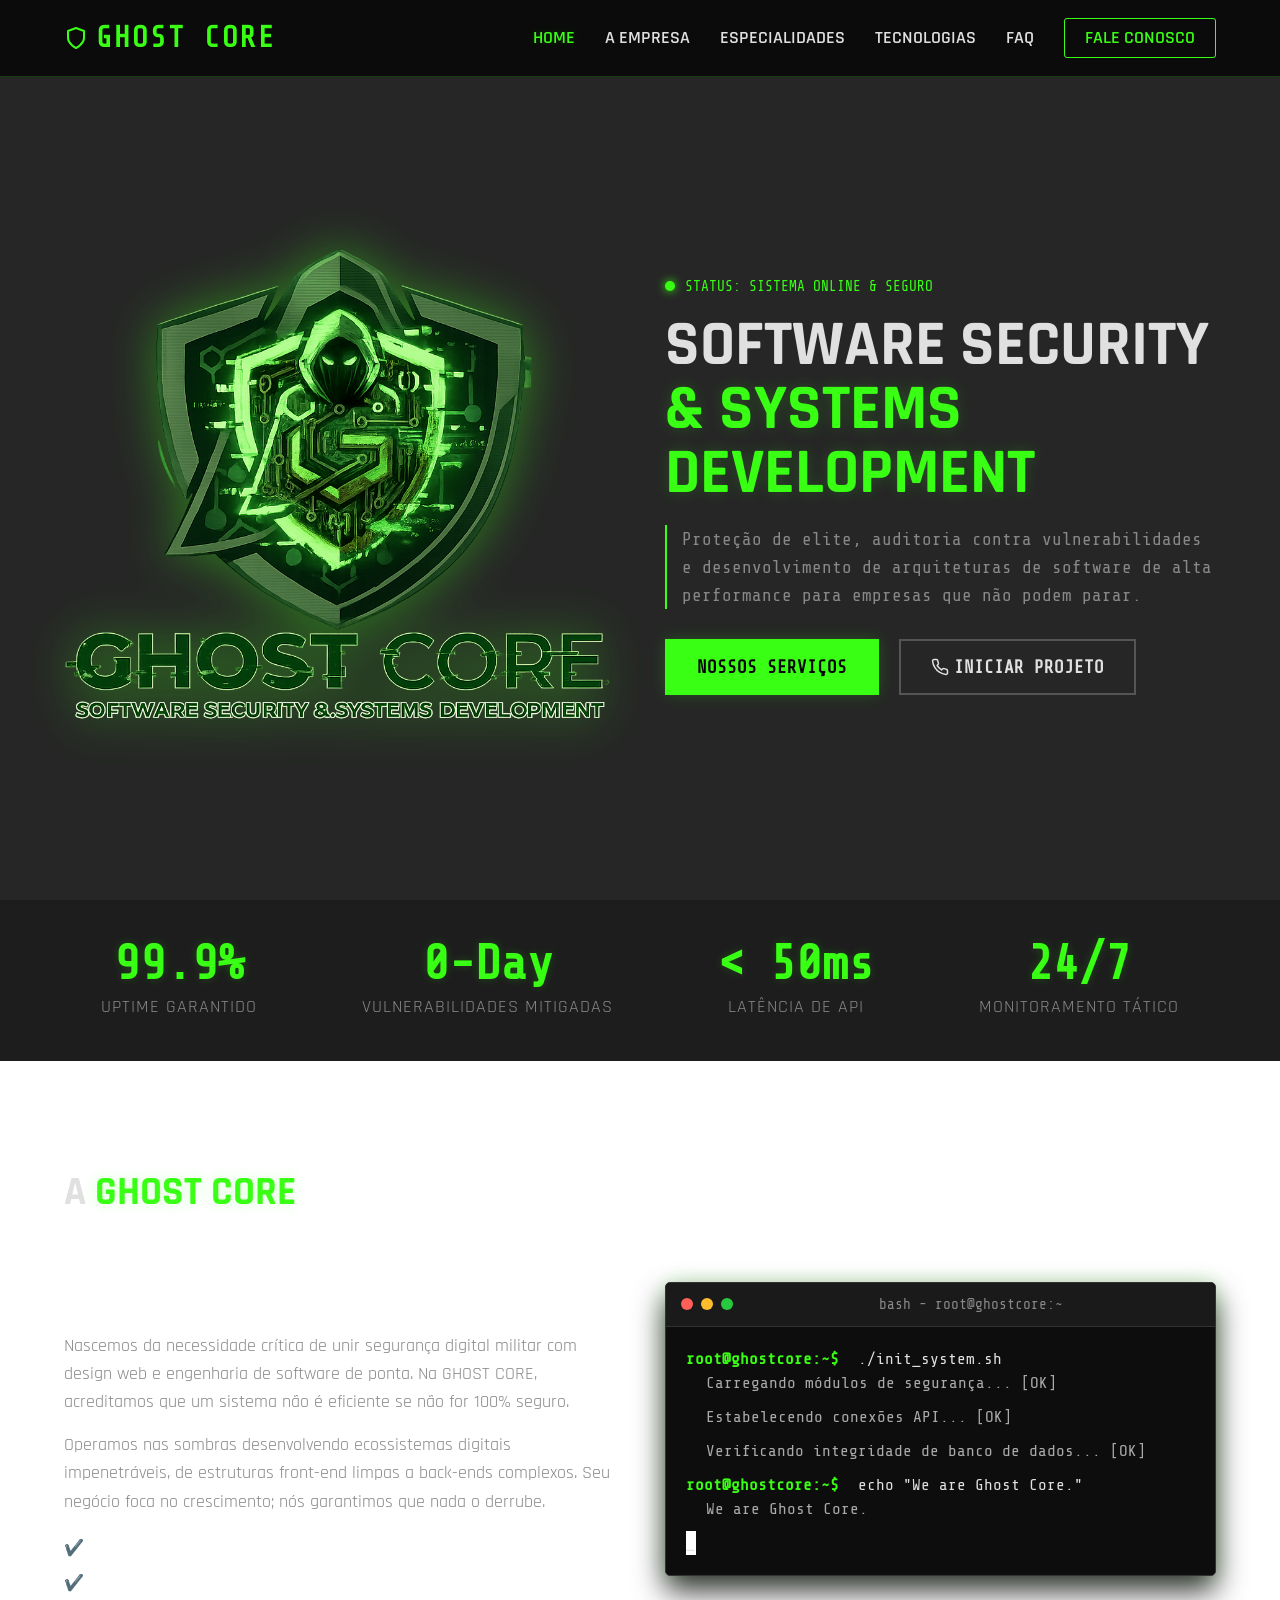
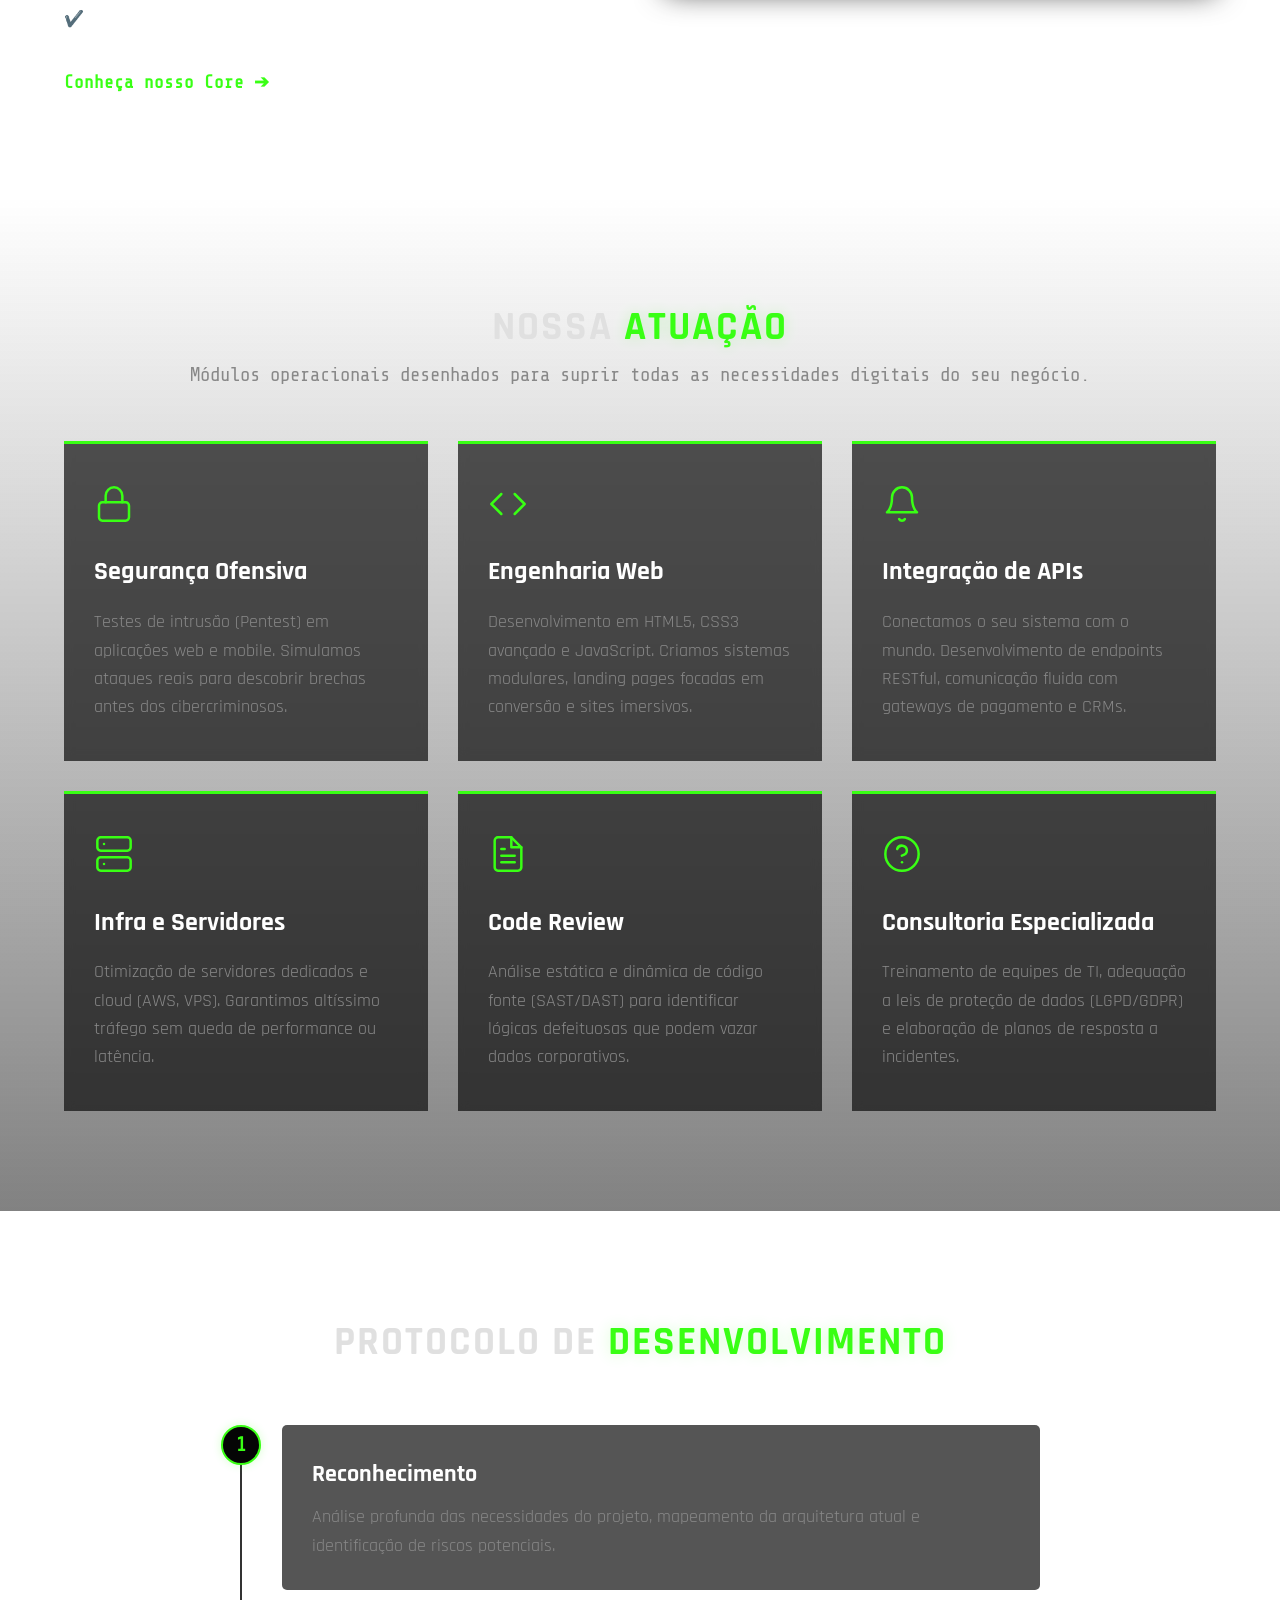
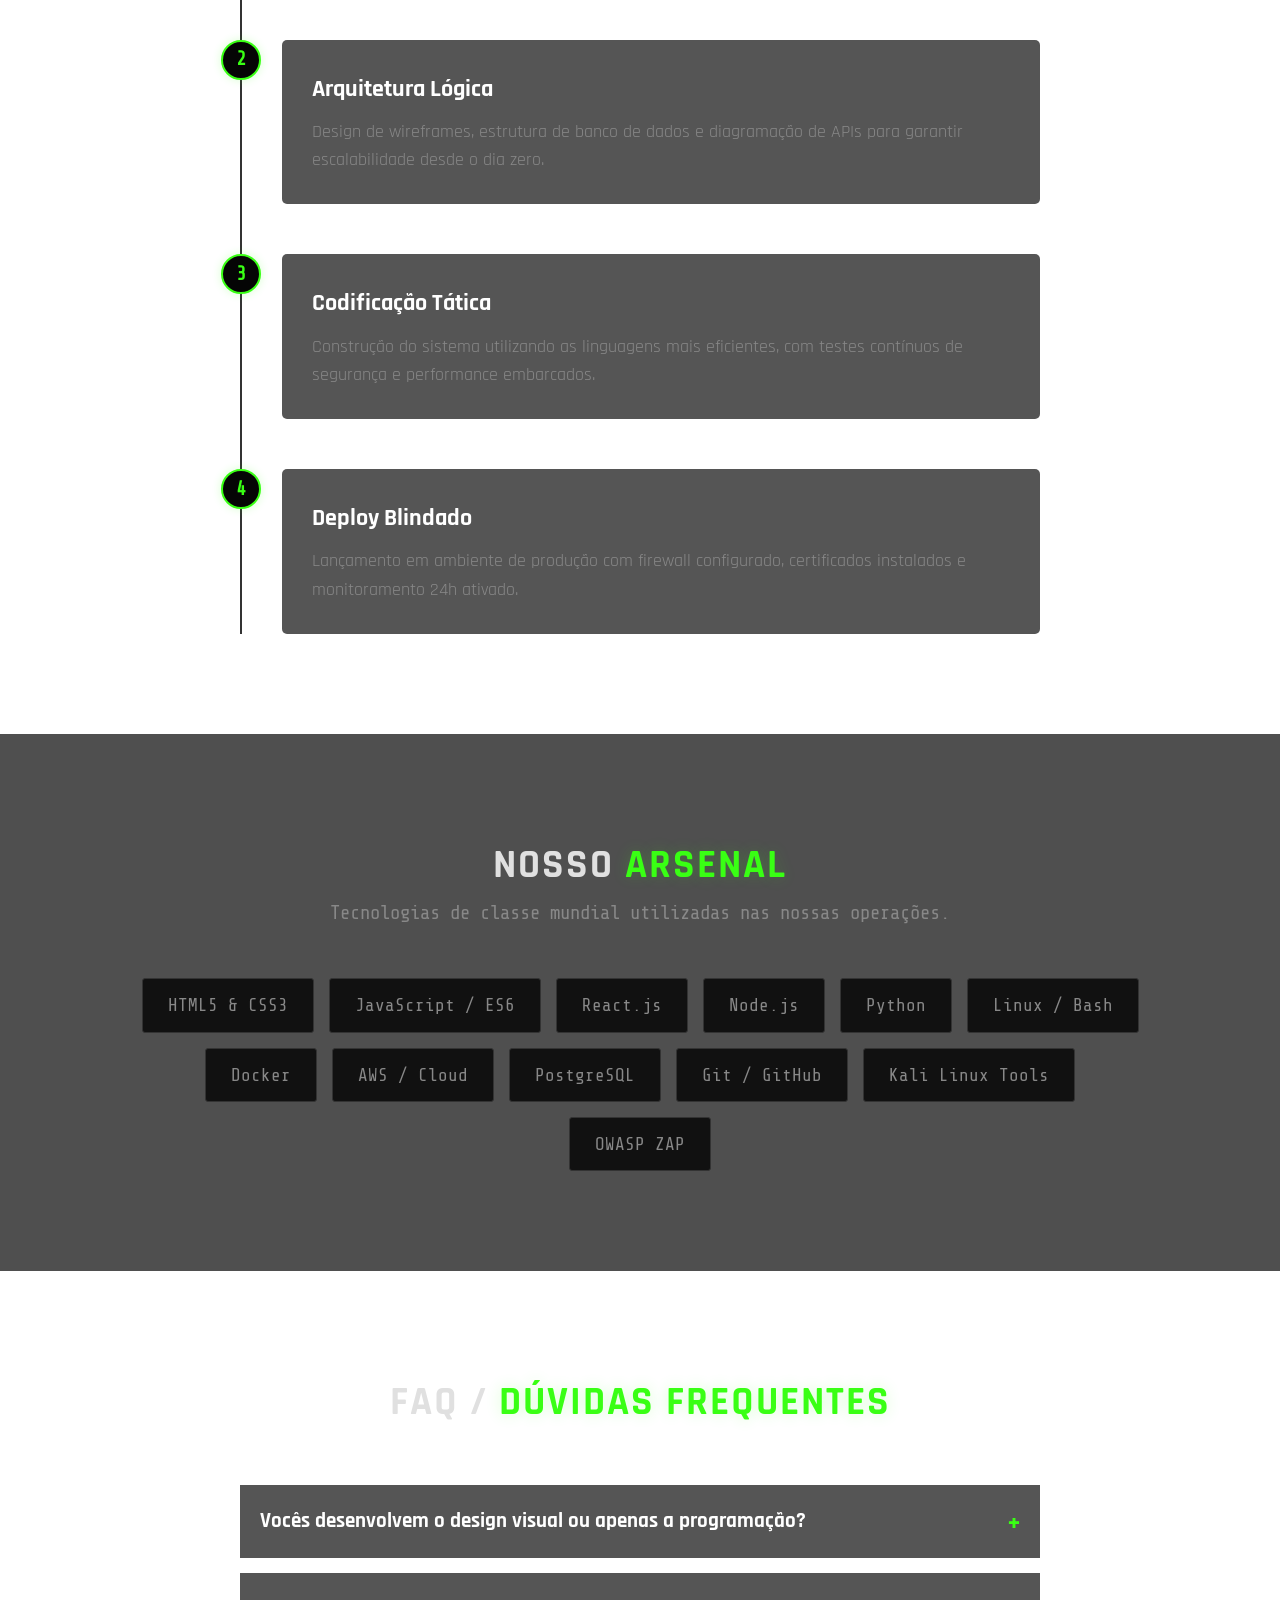
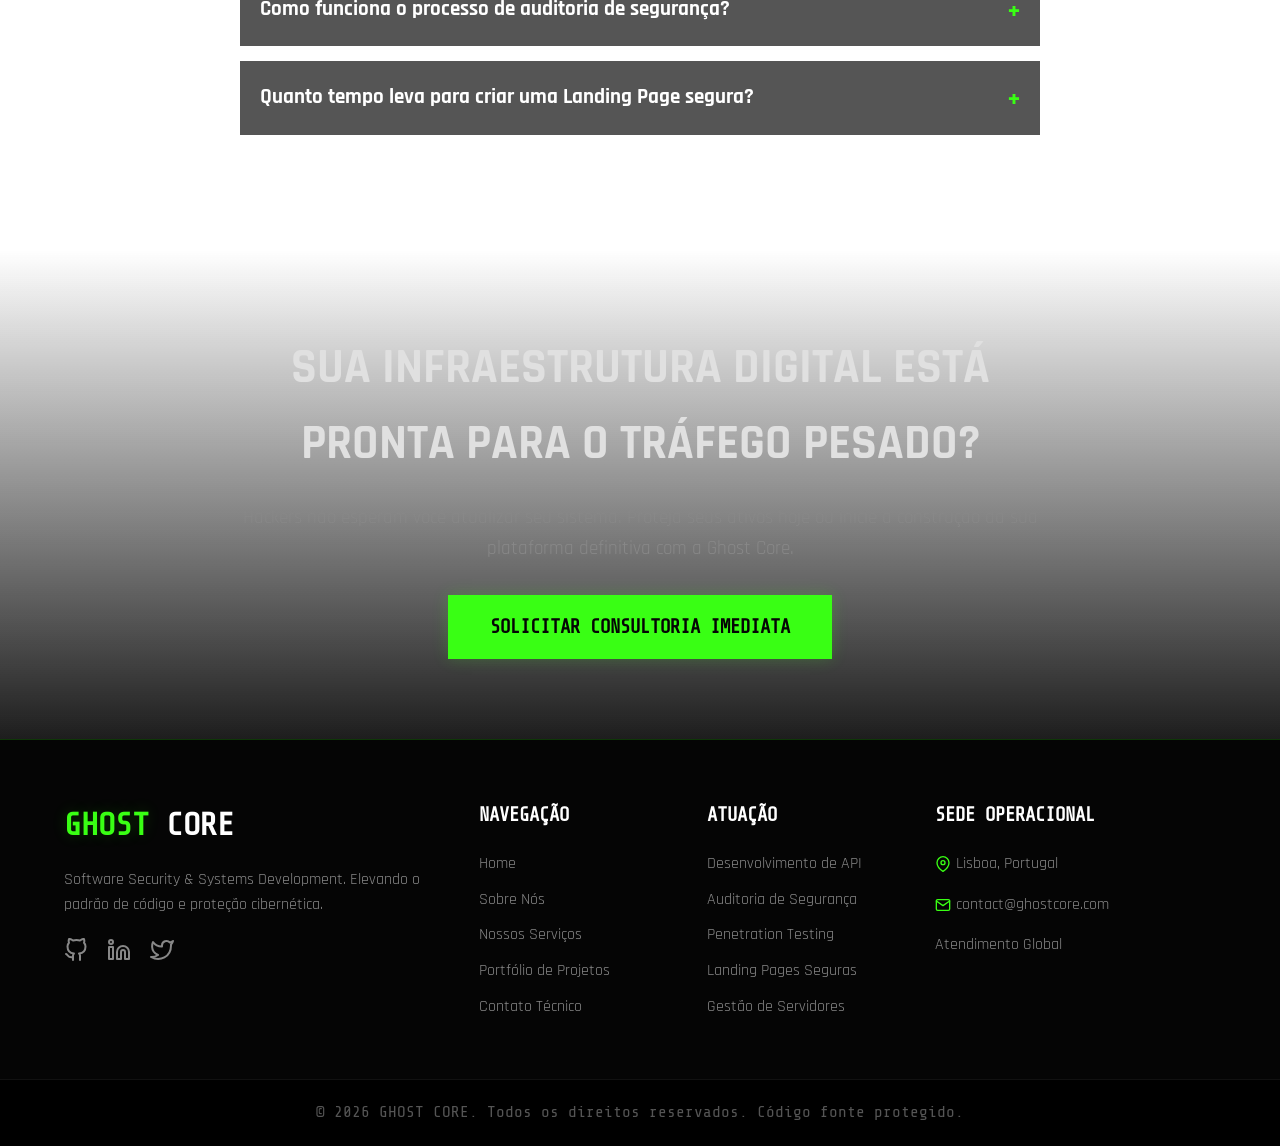
==== index.html @ 8b09d1fd "." ====
<!DOCTYPE html>
<html lang="pt-br">
<head>
    <meta charset="UTF-8">
    <meta name="viewport" content="width=device-width, initial-scale=1.0">
    
    <title>Ghost Core | Software Security & Systems Development</title>
    <meta name="description" content="Ghost Core oferece proteção de elite, auditoria contra vulnerabilidades e desenvolvimento de arquiteturas de software de alta performance.">
    <meta name="keywords" content="Cybersegurança, Desenvolvimento Web, API, Pentest, HTML, CSS, JavaScript, Segurança da Informação">
    <meta name="author" content="Gabriel Lemos | Ghost Core">
    <meta name="robots" content="index, follow">

    <meta property="og:type" content="website">
    <meta property="og:url" content="https://www.ghostcore.com/">
    <meta property="og:title" content="Ghost Core | Software Security & Systems">
    <meta property="og:description" content="Proteção de elite e desenvolvimento de sistemas de alta performance.">
    <meta property="og:image" content="pages/img/logo-semfundo.png">

    <link rel="preconnect" href="https://fonts.googleapis.com">
    <link rel="preconnect" href="https://fonts.gstatic.com" crossorigin>
    <link href="https://fonts.googleapis.com/css2?family=Rajdhani:wght@400;500;600;700&family=Share+Tech+Mono&display=swap" rel="stylesheet">
    
    <link rel="stylesheet" href="pages/assets/style.css">
</head>
<body>

    <video autoplay muted loop playsinline id="video-bg">
        <source src="pages/mp4/logo_background.mp4" type="video/mp4">
    </video>
    <div class="video-overlay"></div>

    <header>
        <nav class="navbar">
            <div class="nav-logo">
                <svg width="24" height="24" viewBox="0 0 24 24" fill="none" stroke="#39ff14" stroke-width="2" stroke-linecap="round" stroke-linejoin="round" style="vertical-align: middle; margin-right: 8px;">
                    <path d="M12 22s8-4 8-10V5l-8-3-8 3v7c0 6 8 10 8 10z"></path>
                </svg>
                <span class="glitch-text" data-text="GHOST CORE">GHOST CORE</span>
            </div>
            
            <ul class="nav-links">
                <li><a href="#home" class="active">Home</a></li>
                <li><a href="#about">A Empresa</a></li>
                <li><a href="#services">Especialidades</a></li>
                <li><a href="#tech-stack">Tecnologias</a></li>
                <li><a href="#faq">FAQ</a></li>
                <li><a href="pages/contato/" class="btn-nav">Fale Conosco</a></li>
            </ul>
        </nav>
    </header>

    <main>
        <section class="hero" id="home">
            <div class="hero-container">
                <div class="hero-image">
                    <img src="pages/img/logo-semfundo.png" alt="Ghost Core Logo Oficial">
                </div>
                
                <div class="hero-content">
                    <div class="system-status">
                        <span class="status-dot"></span> STATUS: SISTEMA ONLINE & SEGURO
                    </div>
                    <h1>SOFTWARE SECURITY <br> <span class="highlight">& SYSTEMS DEVELOPMENT</span></h1>
                    <p>Proteção de elite, auditoria contra vulnerabilidades e desenvolvimento de arquiteturas de software de alta performance para empresas que não podem parar.</p>
                    
                    <div class="cta-group">
                        <a href="pages/servicos/" class="btn btn-primary">Nossos Serviços</a>
                        <a href="pages/contato/" class="btn btn-secondary">
                            <svg width="18" height="18" viewBox="0 0 24 24" fill="none" stroke="currentColor" stroke-width="2" stroke-linecap="round" stroke-linejoin="round" style="vertical-align: middle; margin-right: 5px;">
                                <path d="M22 16.92v3a2 2 0 0 1-2.18 2 19.79 19.79 0 0 1-8.63-3.07 19.5 19.5 0 0 1-6-6 19.79 19.79 0 0 1-3.07-8.67A2 2 0 0 1 4.11 2h3a2 2 0 0 1 2 1.72 12.84 12.84 0 0 0 .7 2.81 2 2 0 0 1-.45 2.11L8.09 9.91a16 16 0 0 0 6 6l1.27-1.27a2 2 0 0 1 2.11-.45 12.84 12.84 0 0 0 2.81.7A2 2 0 0 1 22 16.92z"></path>
                            </svg>
                            Iniciar Projeto
                        </a>
                    </div>
                </div>
            </div>  
        </section>

        <section class="stats-bar">
            <div class="stats-container">
                <div class="stat-item">
                    <h2>99.9%</h2>
                    <p>Uptime Garantido</p>
                </div>
                <div class="stat-item">
                    <h2>0-Day</h2>
                    <p>Vulnerabilidades Mitigadas</p>
                </div>
                <div class="stat-item">
                    <h2>&lt; 50ms</h2>
                    <p>Latência de API</p>
                </div>
                <div class="stat-item">
                    <h2>24/7</h2>
                    <p>Monitoramento Tático</p>
                </div>
            </div>
        </section>

        <section class="about-preview" id="about">
            <div class="about-grid">
                <div class="about-text">
                    <h2>A <span class="highlight">GHOST CORE</span></h2>
                    <h3>Não escrevemos apenas código. Nós blindamos operações.</h3>
                    <p>Nascemos da necessidade crítica de unir segurança digital militar com design web e engenharia de software de ponta. Na GHOST CORE, acreditamos que um sistema não é eficiente se não for 100% seguro.</p>
                    <p>Operamos nas sombras desenvolvendo ecossistemas digitais impenetráveis, de estruturas front-end limpas a back-ends complexos. Seu negócio foca no crescimento; nós garantimos que nada o derrube.</p>
                    
                    <ul class="about-checklist">
                        <li>✔️ Desenvolvimento focado em OWASP Top 10</li>
                        <li>✔️ Otimização de Performance (Core Web Vitals)</li>
                        <li>✔️ Código Limpo, Escalável e Documentado</li>
                    </ul>

                    <a href="pages/sobre/" class="btn-text">Conheça nosso Core ➔</a>
                </div>
                <div class="about-terminal">
                    <div class="terminal-header">
                        <span class="btn-close"></span>
                        <span class="btn-min"></span>
                        <span class="btn-max"></span>
                        <span class="terminal-title">bash - root@ghostcore:~</span>
                    </div>
                    <div class="terminal-body">
                        <p><span class="prompt">root@ghostcore:~$</span> ./init_system.sh</p>
                        <p class="output">Carregando módulos de segurança... [OK]</p>
                        <p class="output">Estabelecendo conexões API... [OK]</p>
                        <p class="output">Verificando integridade de banco de dados... [OK]</p>
                        <p><span class="prompt">root@ghostcore:~$</span> echo "We are Ghost Core."</p>
                        <p class="output">We are Ghost Core.</p>
                        <p class="cursor">_</p>
                    </div>
                </div>
            </div>
        </section>

        <section class="services-section" id="services">
            <div class="section-header">
                <h2>NOSSA <span class="highlight">ATUAÇÃO</span></h2>
                <p>Módulos operacionais desenhados para suprir todas as necessidades digitais do seu negócio.</p>
            </div>

            <div class="features">
                <div class="feature-box">
                    <div class="icon">
                        <svg width="40" height="40" viewBox="0 0 24 24" fill="none" stroke="var(--neon-green)" stroke-width="1.5" stroke-linecap="round" stroke-linejoin="round">
                            <rect x="3" y="11" width="18" height="11" rx="2" ry="2"></rect>
                            <path d="M7 11V7a5 5 0 0 1 10 0v4"></path>
                        </svg>
                    </div>
                    <h3>Segurança Ofensiva</h3>
                    <p>Testes de intrusão (Pentest) em aplicações web e mobile. Simulamos ataques reais para descobrir brechas antes dos cibercriminosos.</p>
                </div>

                <div class="feature-box">
                    <div class="icon">
                        <svg width="40" height="40" viewBox="0 0 24 24" fill="none" stroke="var(--neon-green)" stroke-width="1.5" stroke-linecap="round" stroke-linejoin="round">
                            <polyline points="16 18 22 12 16 6"></polyline>
                            <polyline points="8 6 2 12 8 18"></polyline>
                        </svg>
                    </div>
                    <h3>Engenharia Web</h3>
                    <p>Desenvolvimento em HTML5, CSS3 avançado e JavaScript. Criamos sistemas modulares, landing pages focadas em conversão e sites imersivos.</p>
                </div>

                <div class="feature-box">
                    <div class="icon">
                        <svg width="40" height="40" viewBox="0 0 24 24" fill="none" stroke="var(--neon-green)" stroke-width="1.5" stroke-linecap="round" stroke-linejoin="round">
                            <path d="M18 8A6 6 0 0 0 6 8c0 7-3 9-3 9h18s-3-2-3-9"></path>
                            <path d="M13.73 21a2 2 0 0 1-3.46 0"></path>
                        </svg>
                    </div>
                    <h3>Integração de APIs</h3>
                    <p>Conectamos o seu sistema com o mundo. Desenvolvimento de endpoints RESTful, comunicação fluida com gateways de pagamento e CRMs.</p>
                </div>

                <div class="feature-box">
                    <div class="icon">
                        <svg width="40" height="40" viewBox="0 0 24 24" fill="none" stroke="var(--neon-green)" stroke-width="1.5" stroke-linecap="round" stroke-linejoin="round">
                            <rect x="2" y="2" width="20" height="8" rx="2" ry="2"></rect>
                            <rect x="2" y="14" width="20" height="8" rx="2" ry="2"></rect>
                            <line x1="6" y1="6" x2="6.01" y2="6"></line>
                            <line x1="6" y1="18" x2="6.01" y2="18"></line>
                        </svg>
                    </div>
                    <h3>Infra e Servidores</h3>
                    <p>Otimização de servidores dedicados e cloud (AWS, VPS). Garantimos altíssimo tráfego sem queda de performance ou latência.</p>
                </div>

                <div class="feature-box">
                    <div class="icon">
                        <svg width="40" height="40" viewBox="0 0 24 24" fill="none" stroke="var(--neon-green)" stroke-width="1.5" stroke-linecap="round" stroke-linejoin="round">
                            <path d="M14 2H6a2 2 0 0 0-2 2v16a2 2 0 0 0 2 2h12a2 2 0 0 0 2-2V8z"></path>
                            <polyline points="14 2 14 8 20 8"></polyline>
                            <line x1="16" y1="13" x2="8" y2="13"></line>
                            <line x1="16" y1="17" x2="8" y2="17"></line>
                            <polyline points="10 9 9 9 8 9"></polyline>
                        </svg>
                    </div>
                    <h3>Code Review</h3>
                    <p>Análise estática e dinâmica de código fonte (SAST/DAST) para identificar lógicas defeituosas que podem vazar dados corporativos.</p>
                </div>

                <div class="feature-box">
                    <div class="icon">
                        <svg width="40" height="40" viewBox="0 0 24 24" fill="none" stroke="var(--neon-green)" stroke-width="1.5" stroke-linecap="round" stroke-linejoin="round">
                            <circle cx="12" cy="12" r="10"></circle>
                            <path d="M9.09 9a3 3 0 0 1 5.83 1c0 2-3 3-3 3"></path>
                            <line x1="12" y1="17" x2="12.01" y2="17"></line>
                        </svg>
                    </div>
                    <h3>Consultoria Especializada</h3>
                    <p>Treinamento de equipes de TI, adequação a leis de proteção de dados (LGPD/GDPR) e elaboração de planos de resposta a incidentes.</p>
                </div>
            </div>
        </section>

        <section class="process-section">
            <div class="section-header">
                <h2>PROTOCOLO DE <span class="highlight">DESENVOLVIMENTO</span></h2>
            </div>
            <div class="timeline">
                <div class="timeline-item">
                    <div class="timeline-dot">1</div>
                    <div class="timeline-content">
                        <h3>Reconhecimento</h3>
                        <p>Análise profunda das necessidades do projeto, mapeamento da arquitetura atual e identificação de riscos potenciais.</p>
                    </div>
                </div>
                <div class="timeline-item">
                    <div class="timeline-dot">2</div>
                    <div class="timeline-content">
                        <h3>Arquitetura Lógica</h3>
                        <p>Design de wireframes, estrutura de banco de dados e diagramação de APIs para garantir escalabilidade desde o dia zero.</p>
                    </div>
                </div>
                <div class="timeline-item">
                    <div class="timeline-dot">3</div>
                    <div class="timeline-content">
                        <h3>Codificação Tática</h3>
                        <p>Construção do sistema utilizando as linguagens mais eficientes, com testes contínuos de segurança e performance embarcados.</p>
                    </div>
                </div>
                <div class="timeline-item">
                    <div class="timeline-dot">4</div>
                    <div class="timeline-content">
                        <h3>Deploy Blindado</h3>
                        <p>Lançamento em ambiente de produção com firewall configurado, certificados instalados e monitoramento 24h ativado.</p>
                    </div>
                </div>
            </div>
        </section>

        <section class="tech-stack" id="tech-stack">
            <div class="section-header">
                <h2>NOSSO <span class="highlight">ARSENAL</span></h2>
                <p>Tecnologias de classe mundial utilizadas nas nossas operações.</p>
            </div>
            <div class="tech-grid">
                <div class="tech-item">HTML5 & CSS3</div>
                <div class="tech-item">JavaScript / ES6</div>
                <div class="tech-item">React.js</div>
                <div class="tech-item">Node.js</div>
                <div class="tech-item">Python</div>
                <div class="tech-item">Linux / Bash</div>
                <div class="tech-item">Docker</div>
                <div class="tech-item">AWS / Cloud</div>
                <div class="tech-item">PostgreSQL</div>
                <div class="tech-item">Git / GitHub</div>
                <div class="tech-item">Kali Linux Tools</div>
                <div class="tech-item">OWASP ZAP</div>
            </div>
        </section>

        <section class="faq-section" id="faq">
            <div class="section-header">
                <h2>FAQ / <span class="highlight">DÚVIDAS FREQUENTES</span></h2>
            </div>
            <div class="faq-container">
                <details class="faq-item">
                    <summary>Vocês desenvolvem o design visual ou apenas a programação?</summary>
                    <div class="faq-content">
                        <p>Atuamos de ponta a ponta. Desenvolvemos interfaces visuais imersivas em CSS, mas nosso foco principal é garantir que a fundação do código por trás dessa beleza seja limpa, rápida e intransponível.</p>
                    </div>
                </details>

                <details class="faq-item">
                    <summary>Como funciona o processo de auditoria de segurança?</summary>
                    <div class="faq-content">
                        <p>Utilizamos metodologias de Black-box e White-box. Tentamos invadir seu sistema simulando ataques reais (SQL Injection, XSS, DDoS). Após o teste, emitimos um relatório detalhado e aplicamos os patches de correção.</p>
                    </div>
                </details>

                <details class="faq-item">
                    <summary>Quanto tempo leva para criar uma Landing Page segura?</summary>
                    <div class="faq-content">
                        <p>Depende da complexidade e das integrações de API necessárias, mas projetos institucionais e Landing Pages focadas em conversão costumam ser entregues em prazos curtos que variam de 7 a 15 dias úteis.</p>
                    </div>
                </details>
            </div>
        </section>

        <section class="cta-banner">
            <div class="cta-wrapper">
                <h2>Sua infraestrutura digital está pronta para o tráfego pesado?</h2>
                <p>Hackers não esperam você atualizar seu sistema. Proteja seus ativos hoje ou inicie a construção da sua plataforma definitiva com a Ghost Core.</p>
                <div class="cta-buttons-large">
                    <a href="pages/contato/" class="btn btn-primary btn-large">Solicitar Consultoria Imediata</a>
                </div>
            </div>
        </section>
    </main>

    <footer>
        <div class="footer-container">
            <div class="footer-col brand-col">
                <div class="footer-logo">
                    <span class="highlight">GHOST</span> CORE
                </div>
                <p>Software Security & Systems Development. Elevando o padrão de código e proteção cibernética.</p>
                <div class="social-links">
                    <a href="#" aria-label="GitHub">
                        <svg viewBox="0 0 24 24" width="24" height="24" stroke="currentColor" stroke-width="2" fill="none" stroke-linecap="round" stroke-linejoin="round"><path d="M9 19c-5 1.5-5-2.5-7-3m14 6v-3.87a3.37 3.37 0 0 0-.94-2.61c3.14-.35 6.44-1.54 6.44-7A5.44 5.44 0 0 0 20 4.77 5.07 5.07 0 0 0 19.91 1S18.73.65 16 2.48a13.38 13.38 0 0 0-7 0C6.27.65 5.09 1 5.09 1A5.07 5.07 0 0 0 5 4.77a5.44 5.44 0 0 0-1.5 3.78c0 5.42 3.3 6.61 6.44 7A3.37 3.37 0 0 0 9 18.13V22"></path></svg>
                    </a>
                    <a href="#" aria-label="LinkedIn">
                        <svg viewBox="0 0 24 24" width="24" height="24" stroke="currentColor" stroke-width="2" fill="none" stroke-linecap="round" stroke-linejoin="round"><path d="M16 8a6 6 0 0 1 6 6v7h-4v-7a2 2 0 0 0-2-2 2 2 0 0 0-2 2v7h-4v-7a6 6 0 0 1 6-6z"></path><rect x="2" y="9" width="4" height="12"></rect><circle cx="4" cy="4" r="2"></circle></svg>
                    </a>
                    <a href="#" aria-label="Twitter">
                        <svg viewBox="0 0 24 24" width="24" height="24" stroke="currentColor" stroke-width="2" fill="none" stroke-linecap="round" stroke-linejoin="round"><path d="M23 3a10.9 10.9 0 0 1-3.14 1.53 4.48 4.48 0 0 0-7.86 3v1A10.66 10.66 0 0 1 3 4s-4 9 5 13a11.64 11.64 0 0 1-7 2c9 5 20 0 20-11.5a4.5 4.5 0 0 0-.08-.83A7.72 7.72 0 0 0 23 3z"></path></svg>
                    </a>
                </div>
            </div>

            <div class="footer-col">
                <h4>Navegação</h4>
                <ul>
                    <li><a href="#home">Home</a></li>
                    <li><a href="pages/sobre/">Sobre Nós</a></li>
                    <li><a href="pages/servicos/">Nossos Serviços</a></li>
                    <li><a href="pages/portfolio/">Portfólio de Projetos</a></li>
                    <li><a href="pages/contato/">Contato Técnico</a></li>
                </ul>
            </div>

            <div class="footer-col">
                <h4>Atuação</h4>
                <ul>
                    <li><a href="#">Desenvolvimento de API</a></li>
                    <li><a href="#">Auditoria de Segurança</a></li>
                    <li><a href="#">Penetration Testing</a></li>
                    <li><a href="#">Landing Pages Seguras</a></li>
                    <li><a href="#">Gestão de Servidores</a></li>
                </ul>
            </div>

            <div class="footer-col contact-col">
                <h4>Sede Operacional</h4>
                <p>
                    <svg viewBox="0 0 24 24" width="16" height="16" stroke="var(--neon-green)" stroke-width="2" fill="none" stroke-linecap="round" stroke-linejoin="round" style="vertical-align: middle; margin-right: 5px;"><path d="M21 10c0 7-9 13-9 13s-9-6-9-13a9 9 0 0 1 18 0z"></path><circle cx="12" cy="10" r="3"></circle></svg>
                    Lisboa, Portugal
                </p>
                <p>
                    <svg viewBox="0 0 24 24" width="16" height="16" stroke="var(--neon-green)" stroke-width="2" fill="none" stroke-linecap="round" stroke-linejoin="round" style="vertical-align: middle; margin-right: 5px;"><path d="M4 4h16c1.1 0 2 .9 2 2v12c0 1.1-.9 2-2 2H4c-1.1 0-2-.9-2-2V6c0-1.1.9-2 2-2z"></path><polyline points="22,6 12,13 2,6"></polyline></svg>
                    contact@ghostcore.com
                </p>
                <p>Atendimento Global</p>
            </div>
        </div>

        <div class="footer-bottom">
            <p>&copy; 2026 GHOST CORE. Todos os direitos reservados. Código fonte protegido.</p>
        </div>
    </footer>

</body>
</html>
---- pages/assets/style.css ----
/* ==========================================================================
   VARIÁVEIS GLOBAIS
   ========================================================================== */
:root {
    --bg-dark: #050505;
    --bg-panel: rgba(13, 13, 13, 0.7);
    --neon-green: #39ff14;
    --neon-green-dim: rgba(57, 255, 20, 0.2);
    --text-main: #e0e0e0;
    --text-muted: #888888;
    --font-heading: 'Rajdhani', sans-serif;
    --font-code: 'Share Tech Mono', monospace;
    --glass-border: 1px solid rgba(255, 255, 255, 0.05);
}

/* ==========================================================================
   RESET E CONFIGURAÇÕES BASE
   ========================================================================== */
* {
    margin: 0;
    padding: 0;
    box-sizing: border-box;
}

html {
    scroll-behavior: smooth;
}

body {
    background-color: transparent; 
    color: var(--text-main);
    font-family: var(--font-heading);
    line-height: 1.6;
    overflow-x: hidden;
}

.highlight {
    color: var(--neon-green);
    text-shadow: 0 0 15px var(--neon-green-dim);
}

.section-header {
    text-align: center;
    margin-bottom: 50px;
}

.section-header h2 {
    font-size: 2.5rem;
    text-transform: uppercase;
    letter-spacing: 2px;
}

.section-header p {
    color: var(--text-muted);
    font-size: 1.2rem;
    font-family: var(--font-code);
}

/* ==========================================================================
   VÍDEO BACKGROUND TELA CHEIA
   ========================================================================== */
#video-bg {
    position: fixed;
    top: 0;
    left: 0;
    width: 100vw;
    height: 100vh;
    object-fit: cover;
    z-index: -999;
}

.video-overlay {
    position: fixed;
    top: 0;
    left: 0;
    width: 100vw;
    height: 100vh;
    background: rgba(0, 0, 0, 0.85); /* Fundo bem escuro para ler tudo */
    z-index: -998;
}

/* ==========================================================================
   CABEÇALHO E NAVEGAÇÃO
   ========================================================================== */
header {
    background: rgba(5, 5, 5, 0.8);
    border-bottom: 1px solid var(--neon-green-dim);
    position: fixed;
    width: 100%;
    top: 0;
    z-index: 1000;
    backdrop-filter: blur(10px);
}

.navbar {
    display: flex;
    justify-content: space-between;
    align-items: center;
    padding: 15px 5%;
    max-width: 1400px;
    margin: 0 auto;
}

.nav-logo {
    font-family: var(--font-code);
    font-size: 1.8rem;
    font-weight: bold;
    color: var(--neon-green);
    letter-spacing: 2px;
    display: flex;
    align-items: center;
}

.nav-links {
    list-style: none;
    display: flex;
    align-items: center;
    gap: 30px;
}

.nav-links li a {
    color: var(--text-main);
    text-decoration: none;
    font-size: 1.1rem;
    font-weight: 600;
    text-transform: uppercase;
    transition: all 0.3s ease;
}

.nav-links li a:hover, 
.nav-links li a.active {
    color: var(--neon-green);
    text-shadow: 0 0 10px var(--neon-green-dim);
}

.btn-nav {
    border: 1px solid var(--neon-green);
    padding: 8px 20px;
    border-radius: 3px;
    color: var(--neon-green) !important;
}

.btn-nav:hover {
    background: var(--neon-green);
    color: var(--bg-dark) !important;
}

/* ==========================================================================
   HERO SECTION (BANNER PRINCIPAL)
   ========================================================================== */
.hero {
    min-height: 100vh;
    display: flex;
    align-items: center;
    justify-content: center;
    padding: 120px 5% 50px;
}

.hero-container {
    display: flex;
    align-items: center;
    gap: 50px;
    max-width: 1200px;
    width: 100%;
    flex-wrap: wrap;
}

.hero-image {
    flex: 1;
    min-width: 300px;
    display: flex;
    justify-content: center;
}

.hero-image img {
    max-width: 100%;
    height: auto;
    filter: drop-shadow(0 0 25px rgba(57, 255, 20, 0.4));
    animation: float 4s ease-in-out infinite;
}

@keyframes float {
    0% { transform: translateY(0px); }
    50% { transform: translateY(-15px); }
    100% { transform: translateY(0px); }
}

.hero-content {
    flex: 1;
    min-width: 300px;
}

.system-status {
    font-family: var(--font-code);
    color: var(--neon-green);
    font-size: 0.9rem;
    margin-bottom: 15px;
    display: flex;
    align-items: center;
    gap: 10px;
}

.status-dot {
    width: 10px;
    height: 10px;
    background-color: var(--neon-green);
    border-radius: 50%;
    box-shadow: 0 0 10px var(--neon-green);
    animation: blink 1.5s infinite;
}

@keyframes blink { 0%, 100% { opacity: 1; } 50% { opacity: 0.3; } }

.hero-content h1 {
    font-size: 4rem;
    line-height: 1;
    margin-bottom: 20px;
    text-transform: uppercase;
}

.hero-content p {
    font-family: var(--font-code);
    font-size: 1.1rem;
    color: var(--text-muted);
    margin-bottom: 30px;
    border-left: 2px solid var(--neon-green);
    padding-left: 15px;
}

/* ==========================================================================
   BOTÕES GERAIS
   ========================================================================== */
.cta-group, .cta-buttons-large {
    display: flex;
    gap: 20px;
    flex-wrap: wrap;
}

.btn {
    padding: 12px 30px;
    font-family: var(--font-code);
    font-size: 1.1rem;
    text-transform: uppercase;
    text-decoration: none;
    font-weight: bold;
    cursor: pointer;
    transition: all 0.3s ease;
    display: inline-flex;
    align-items: center;
    justify-content: center;
}

.btn-primary {
    background-color: var(--neon-green);
    color: var(--bg-dark);
    border: 2px solid var(--neon-green);
    box-shadow: 0 0 15px var(--neon-green-dim);
}

.btn-primary:hover {
    background-color: transparent;
    color: var(--neon-green);
    box-shadow: 0 0 25px var(--neon-green);
}

.btn-secondary {
    background-color: transparent;
    color: var(--text-main);
    border: 2px solid #555;
}

.btn-secondary:hover {
    border-color: var(--neon-green);
    color: var(--neon-green);
}

.btn-large {
    padding: 15px 40px;
    font-size: 1.2rem;
}

.btn-text {
    color: var(--neon-green);
    text-decoration: none;
    font-family: var(--font-code);
    font-weight: bold;
    font-size: 1.1rem;
    transition: 0.3s;
    display: inline-block;
    margin-top: 15px;
}

.btn-text:hover {
    text-shadow: 0 0 10px var(--neon-green);
    letter-spacing: 1px;
}

/* ==========================================================================
   ESTATÍSTICAS RÁPIDAS
   ========================================================================== */
.stats-bar {
    background: rgba(5, 5, 5, 0.9);
    border-top: 1px solid var(--glass-border);
    border-bottom: 1px solid var(--glass-border);
    padding: 40px 5%;
    backdrop-filter: blur(5px);
}

.stats-container {
    max-width: 1200px;
    margin: 0 auto;
    display: flex;
    justify-content: space-around;
    flex-wrap: wrap;
    gap: 30px;
    text-align: center;
}

.stat-item h2 {
    font-size: 3rem;
    color: var(--neon-green);
    font-family: var(--font-code);
    text-shadow: 0 0 10px var(--neon-green-dim);
    line-height: 1;
}

.stat-item p {
    color: var(--text-muted);
    font-size: 1.1rem;
    text-transform: uppercase;
    letter-spacing: 1px;
    margin-top: 5px;
}

/* ==========================================================================
   SOBRE E TERMINAL
   ========================================================================== */
.about-preview {
    padding: 100px 5%;
}

.about-grid {
    display: grid;
    grid-template-columns: 1fr 1fr;
    gap: 50px;
    max-width: 1200px;
    margin: 0 auto;
    align-items: center;
}

.about-text h2 { font-size: 2.5rem; margin-bottom: 10px; }
.about-text h3 { font-size: 1.5rem; margin-bottom: 20px; color: #fff; }
.about-text p { font-size: 1.1rem; color: var(--text-muted); margin-bottom: 15px; }

.about-checklist {
    list-style: none;
    margin: 20px 0;
    font-family: var(--font-code);
    color: #fff;
}
.about-checklist li { margin-bottom: 10px; }

.about-terminal {
    background: #0d0d0d;
    border: 1px solid #333;
    border-radius: 5px;
    overflow: hidden;
    box-shadow: 0 15px 30px rgba(0,0,0,0.8), 0 0 20px var(--neon-green-dim);
}

.terminal-header {
    background: #1a1a1a;
    padding: 10px 15px;
    display: flex;
    align-items: center;
    border-bottom: 1px solid #333;
}

.btn-close, .btn-min, .btn-max {
    width: 12px; height: 12px; border-radius: 50%; margin-right: 8px;
}
.btn-close { background: #ff5f56; }
.btn-min { background: #ffbd2e; }
.btn-max { background: #27c93f; }

.terminal-title {
    color: #888;
    font-family: var(--font-code);
    font-size: 0.9rem;
    margin-left: auto;
    margin-right: auto;
}

.terminal-body {
    padding: 20px;
    font-family: var(--font-code);
    font-size: 1rem;
    color: #e0e0e0;
    line-height: 1.5;
}

.terminal-body .prompt { color: var(--neon-green); font-weight: bold; margin-right: 10px; }
.terminal-body .output { color: #aaa; margin-left: 20px; margin-bottom: 10px; }
.terminal-body .cursor { display: inline-block; width: 10px; background: #fff; animation: blink 1s infinite; }

/* ==========================================================================
   SERVIÇOS (GRID)
   ========================================================================== */
.services-section {
    padding: 100px 5%;
    background: linear-gradient(to bottom, transparent, rgba(5, 5, 5, 0.5));
}

.features {
    display: grid;
    grid-template-columns: repeat(auto-fit, minmax(320px, 1fr));
    gap: 30px;
    max-width: 1200px;
    margin: 0 auto;
}

.feature-box {
    background: var(--bg-panel);
    backdrop-filter: blur(5px);
    padding: 40px 30px;
    border: 1px solid var(--glass-border);
    border-top: 3px solid var(--neon-green);
    transition: transform 0.3s ease, box-shadow 0.3s ease;
}

.feature-box:hover {
    transform: translateY(-10px);
    box-shadow: 0 10px 30px rgba(0,0,0,0.8), 0 0 20px var(--neon-green-dim);
    border-color: var(--neon-green);
}

.feature-box .icon { margin-bottom: 20px; }
.feature-box h3 { font-size: 1.6rem; margin-bottom: 15px; color: #fff; }
.feature-box p { color: var(--text-muted); font-size: 1.1rem; }

/* ==========================================================================
   TIMELINE (PROCESSO)
   ========================================================================== */
.process-section {
    padding: 100px 5%;
}

.timeline {
    max-width: 800px;
    margin: 0 auto;
    position: relative;
    padding-left: 40px;
    border-left: 2px solid #333;
}

.timeline-item {
    position: relative;
    margin-bottom: 50px;
}

.timeline-item:last-child { margin-bottom: 0; }

.timeline-dot {
    position: absolute;
    left: -61px;
    top: 0;
    width: 40px;
    height: 40px;
    background: var(--bg-dark);
    border: 2px solid var(--neon-green);
    border-radius: 50%;
    display: flex;
    align-items: center;
    justify-content: center;
    font-family: var(--font-code);
    color: var(--neon-green);
    font-weight: bold;
    font-size: 1.2rem;
    box-shadow: 0 0 10px var(--neon-green-dim);
}

.timeline-content {
    background: var(--bg-panel);
    backdrop-filter: blur(5px);
    padding: 30px;
    border: 1px solid var(--glass-border);
    border-radius: 5px;
}

.timeline-content h3 { color: #fff; margin-bottom: 10px; font-size: 1.5rem; }
.timeline-content p { color: var(--text-muted); font-size: 1.1rem; }

/* ==========================================================================
   TECH STACK
   ========================================================================== */
.tech-stack {
    padding: 100px 5%;
    background: rgba(5, 5, 5, 0.7);
    border-top: 1px solid var(--glass-border);
    border-bottom: 1px solid var(--glass-border);
}

.tech-grid {
    display: flex;
    flex-wrap: wrap;
    justify-content: center;
    gap: 15px;
    max-width: 1000px;
    margin: 0 auto;
}

.tech-item {
    background: #111;
    border: 1px solid #333;
    padding: 12px 25px;
    font-family: var(--font-code);
    font-size: 1.1rem;
    color: var(--text-muted);
    border-radius: 3px;
    transition: 0.3s;
    cursor: default;
}

.tech-item:hover {
    background: var(--neon-green-dim);
    border-color: var(--neon-green);
    color: var(--neon-green);
    transform: translateY(-3px);
}

/* ==========================================================================
   FAQ
   ========================================================================== */
.faq-section { padding: 100px 5%; }

.faq-container {
    max-width: 800px;
    margin: 0 auto;
}

.faq-item {
    background: var(--bg-panel);
    border: 1px solid var(--glass-border);
    margin-bottom: 15px;
    backdrop-filter: blur(5px);
}

.faq-item summary {
    padding: 20px;
    font-size: 1.3rem;
    font-weight: bold;
    color: #fff;
    cursor: pointer;
    list-style: none; /* Remove seta nativa */
    position: relative;
}

.faq-item summary::-webkit-details-marker { display: none; } /* Safari */

.faq-item summary::after {
    content: '+';
    position: absolute;
    right: 20px;
    color: var(--neon-green);
    font-size: 1.5rem;
    font-family: var(--font-code);
}

.faq-item[open] summary::after { content: '-'; }

.faq-content {
    padding: 0 20px 20px;
    color: var(--text-muted);
    font-size: 1.1rem;
    border-top: 1px solid #333;
    margin-top: 10px;
    padding-top: 15px;
}

/* ==========================================================================
   CTA BANNER (RODAPÉ)
   ========================================================================== */
.cta-banner {
    padding: 80px 5%;
    text-align: center;
    background: linear-gradient(0deg, rgba(5,5,5,0.9) 0%, transparent 100%);
}

.cta-wrapper {
    max-width: 800px;
    margin: 0 auto;
}

.cta-wrapper h2 { font-size: 3rem; margin-bottom: 20px; text-transform: uppercase; }
.cta-wrapper p { font-size: 1.2rem; color: var(--text-muted); margin-bottom: 30px; }
.cta-buttons-large { justify-content: center; }

/* ==========================================================================
   MEGA FOOTER
   ========================================================================== */
footer {
    background: #050505;
    border-top: 1px solid var(--neon-green-dim);
    padding-top: 60px;
    position: relative;
    z-index: 10;
}

.footer-container {
    display: grid;
    grid-template-columns: 2fr 1fr 1fr 1.5fr;
    gap: 40px;
    max-width: 1300px;
    margin: 0 auto;
    padding: 0 5% 50px;
}

.footer-logo {
    font-family: var(--font-code);
    font-size: 2rem;
    font-weight: bold;
    color: #fff;
    margin-bottom: 15px;
}

.brand-col p { color: var(--text-muted); margin-bottom: 20px; }

.social-links a {
    color: var(--text-muted);
    margin-right: 15px;
    transition: 0.3s;
    display: inline-block;
}

.social-links a:hover { color: var(--neon-green); transform: translateY(-3px); }

.footer-col h4 {
    color: #fff;
    font-size: 1.2rem;
    margin-bottom: 20px;
    font-family: var(--font-code);
    text-transform: uppercase;
}

.footer-col ul { list-style: none; }
.footer-col ul li { margin-bottom: 10px; }
.footer-col ul li a {
    color: var(--text-muted);
    text-decoration: none;
    transition: 0.3s;
}

.footer-col ul li a:hover { color: var(--neon-green); padding-left: 5px; }

.contact-col p {
    color: var(--text-muted);
    margin-bottom: 15px;
    display: flex;
    align-items: center;
}

.footer-bottom {
    text-align: center;
    padding: 20px;
    background: #000;
    border-top: 1px solid #111;
    color: #555;
    font-family: var(--font-code);
}

/* ==========================================================================
   RESPONSIVIDADE (MOBILE)
   ========================================================================== */
@media (max-width: 992px) {
    .about-grid { grid-template-columns: 1fr; }
    .footer-container { grid-template-columns: 1fr 1fr; }
}

@media (max-width: 768px) {
    .navbar { flex-direction: column; gap: 20px; }
    .nav-links { flex-wrap: wrap; justify-content: center; }
    .hero-container { flex-direction: column-reverse; text-align: center; }
    .hero-content h1 { font-size: 3rem; }
    .hero-content p { border-left: none; border-top: 2px solid var(--neon-green); padding-top: 15px; }
    .cta-group { justify-content: center; }
    .footer-container { grid-template-columns: 1fr; text-align: center; }
    .contact-col p { justify-content: center; }
    .timeline { padding-left: 20px; }
    .timeline-dot { left: -41px; width: 30px; height: 30px; font-size: 1rem; }
}
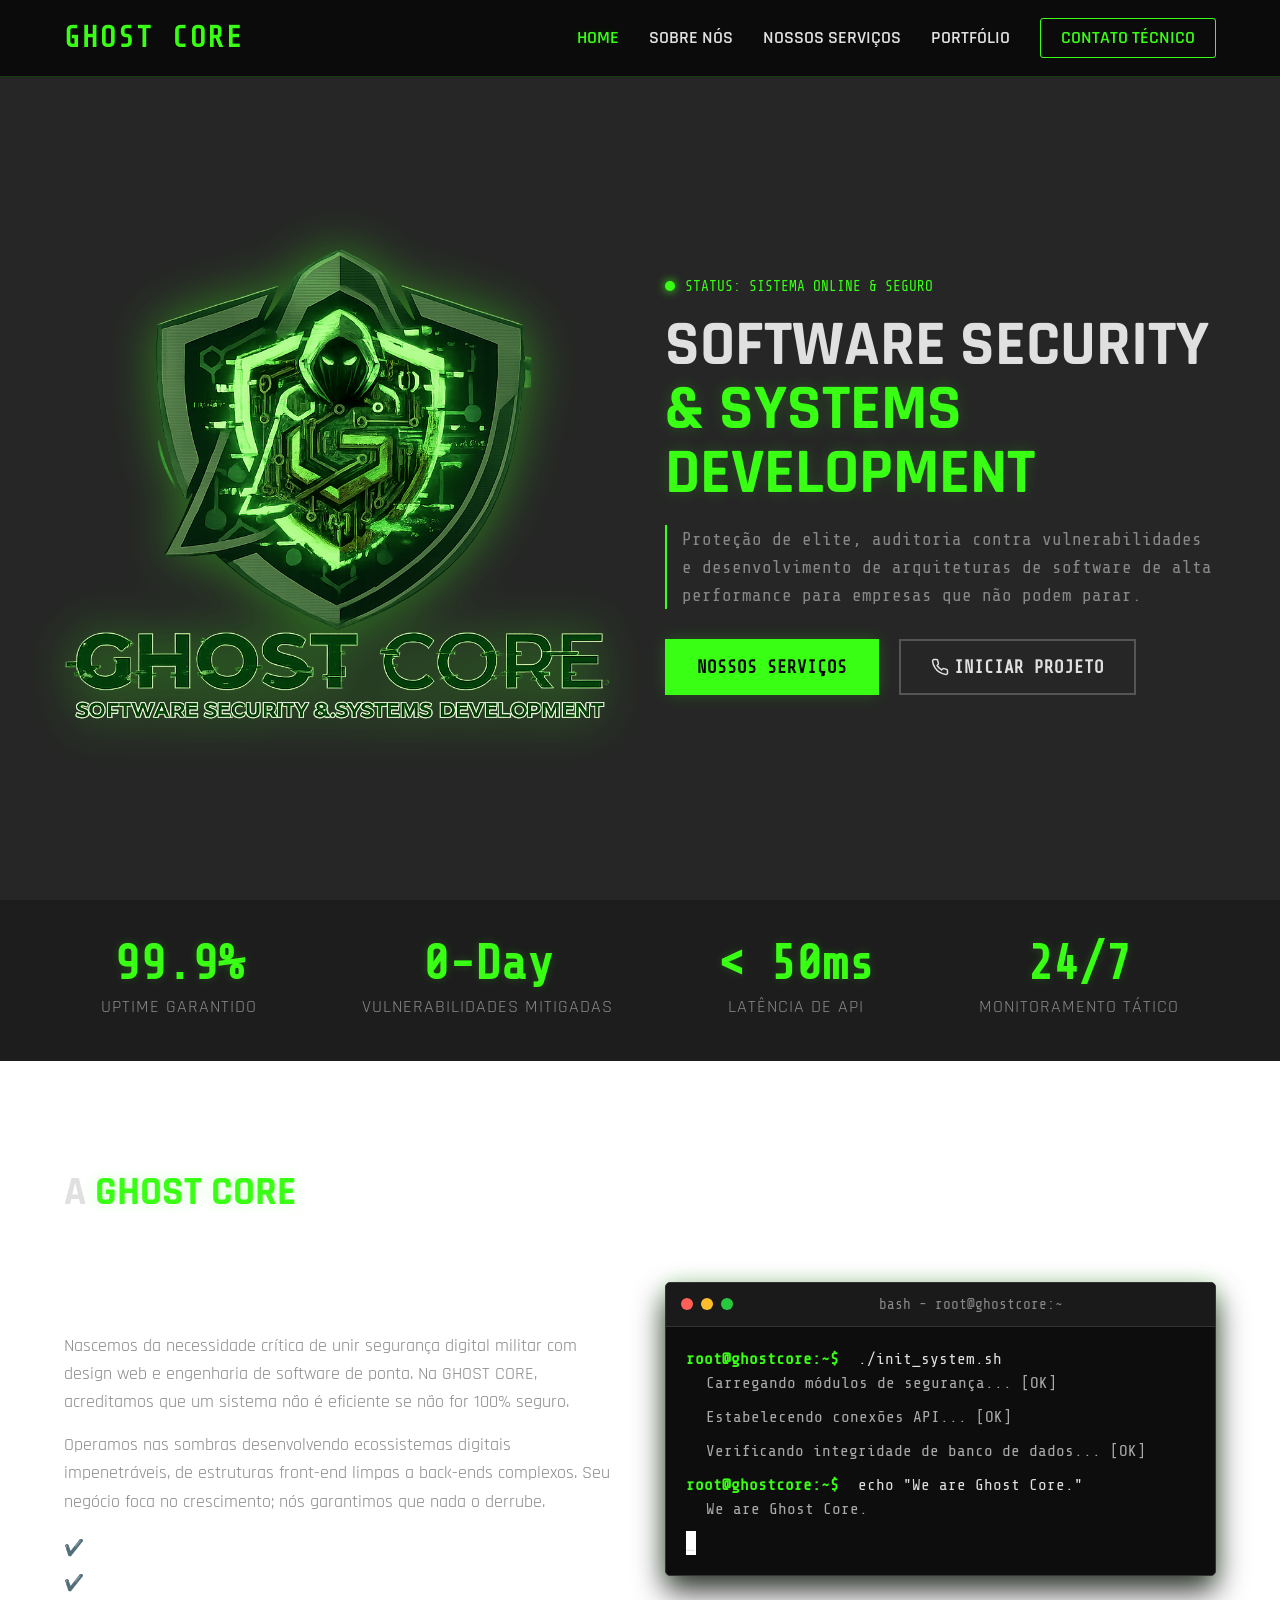
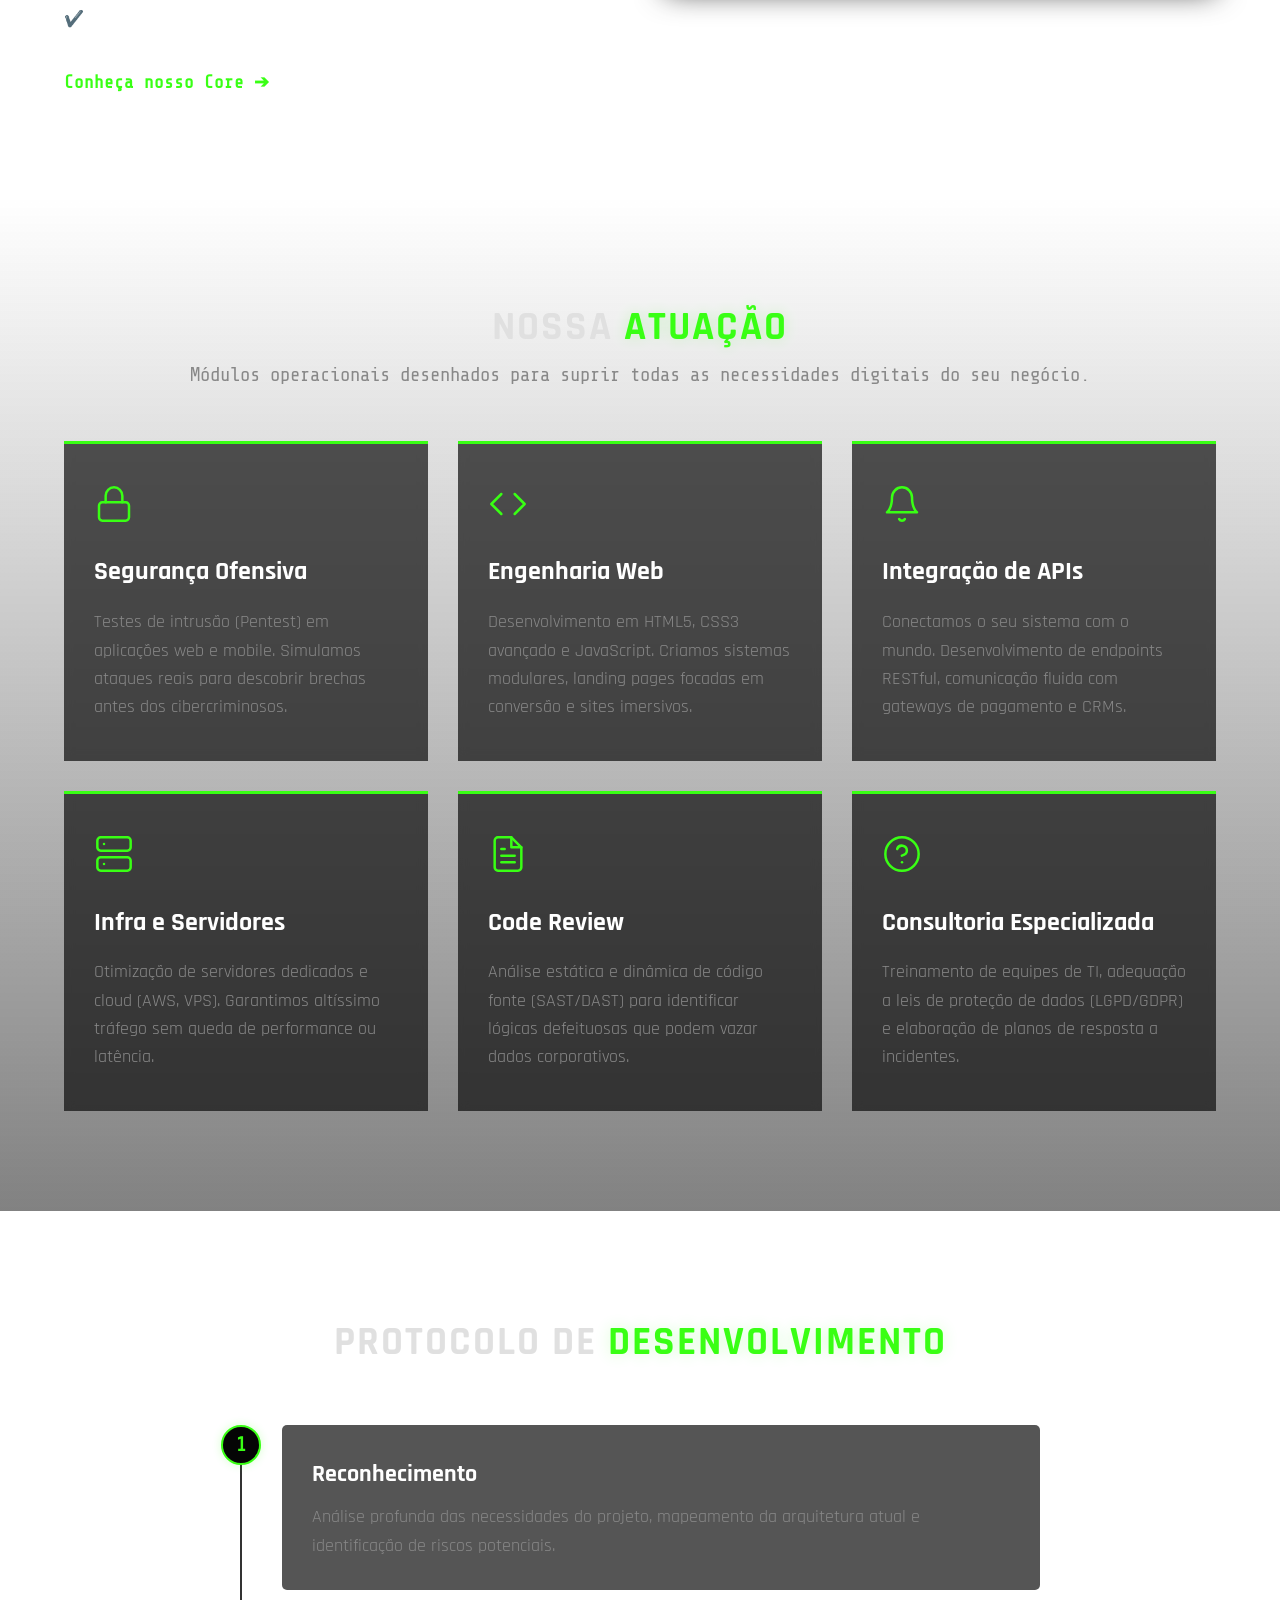
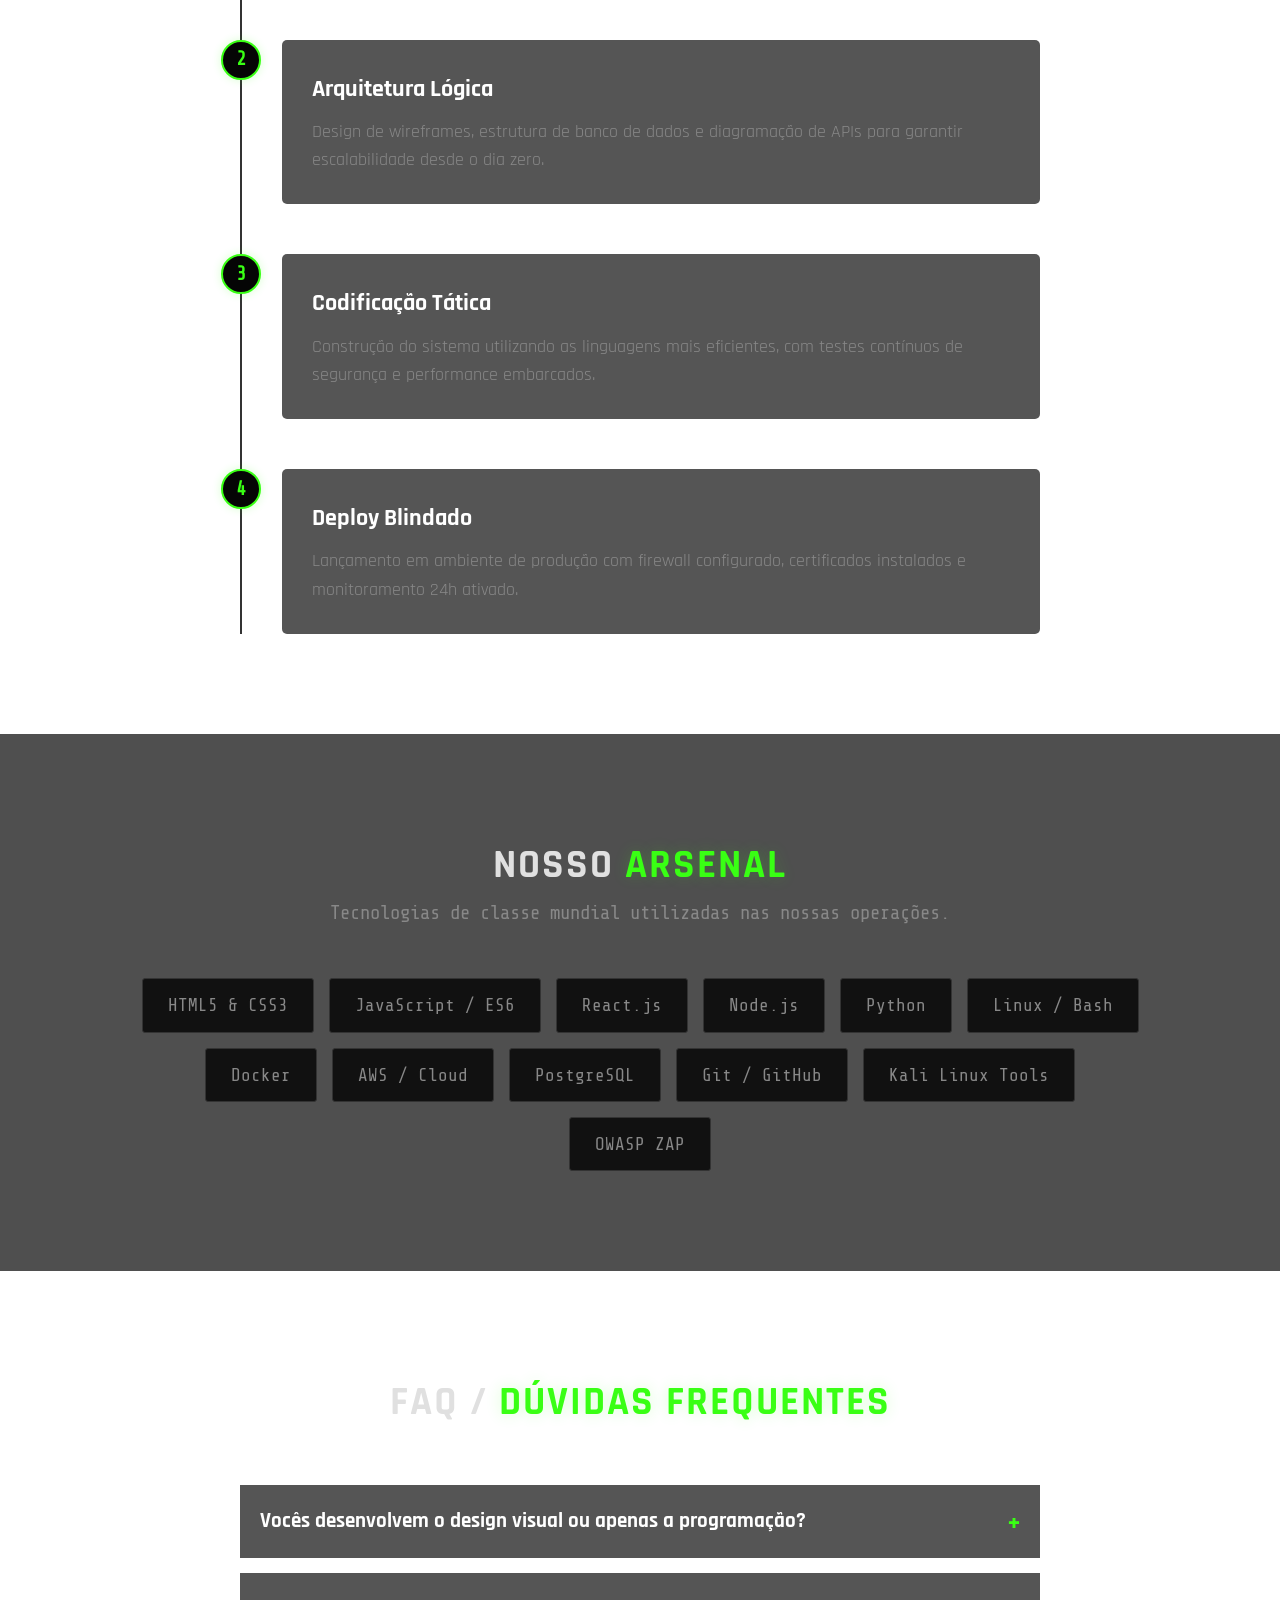
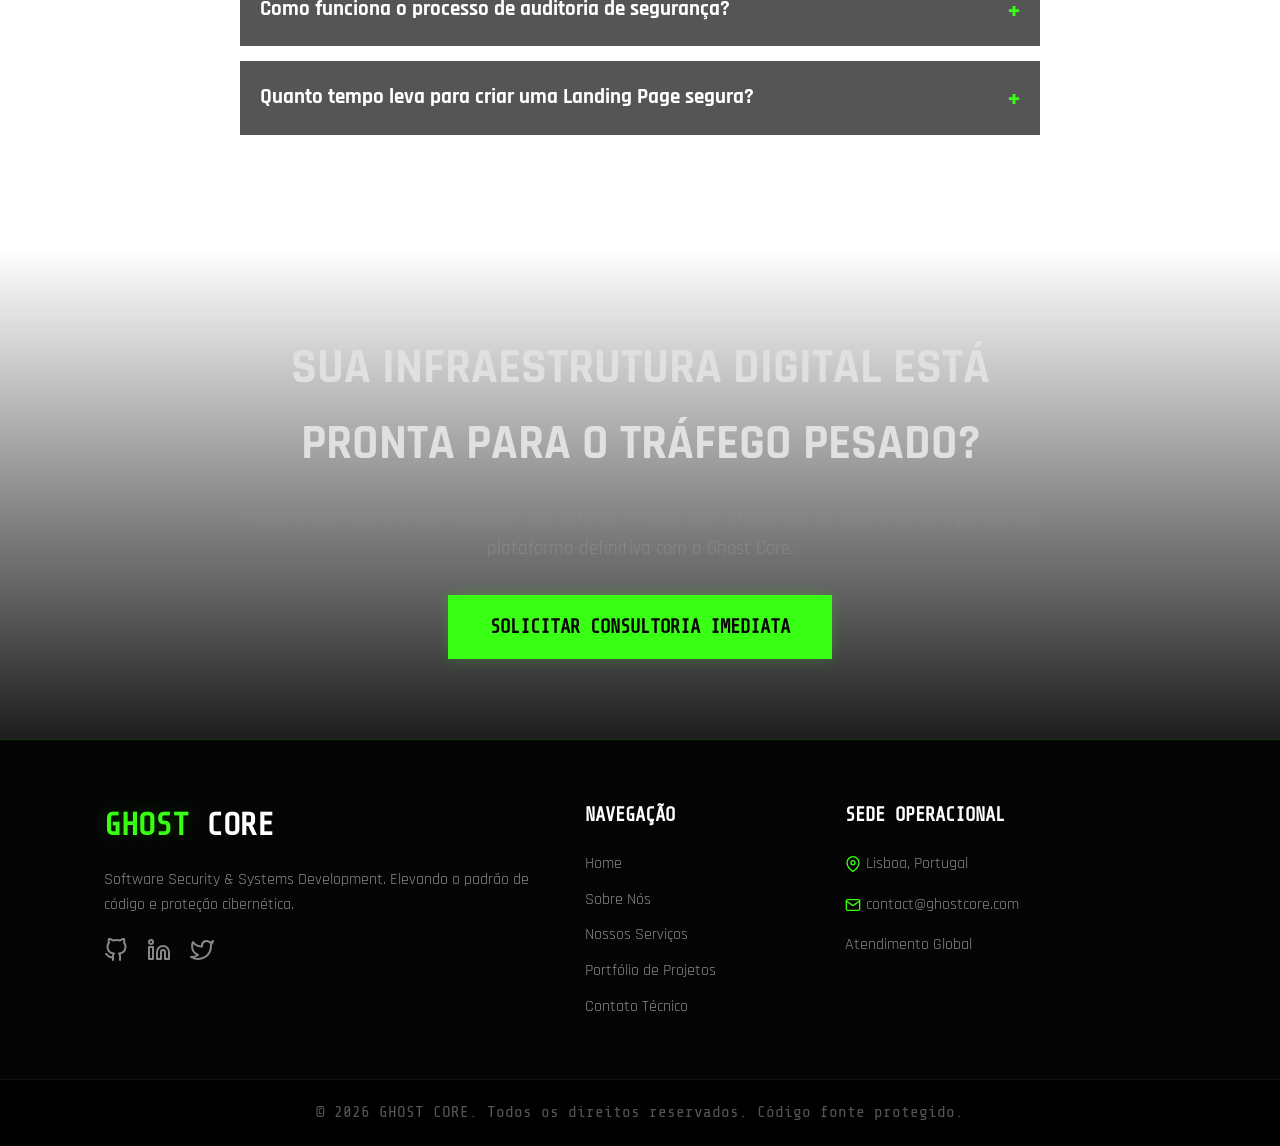
==== commit fd79a5e5: "0.5" ====
--- a/index.html
+++ b/index.html
@@ -32,19 +32,15 @@
     <header>
         <nav class="navbar">
             <div class="nav-logo">
-                <svg width="24" height="24" viewBox="0 0 24 24" fill="none" stroke="#39ff14" stroke-width="2" stroke-linecap="round" stroke-linejoin="round" style="vertical-align: middle; margin-right: 8px;">
-                    <path d="M12 22s8-4 8-10V5l-8-3-8 3v7c0 6 8 10 8 10z"></path>
-                </svg>
                 <span class="glitch-text" data-text="GHOST CORE">GHOST CORE</span>
             </div>
             
             <ul class="nav-links">
-                <li><a href="#home" class="active">Home</a></li>
-                <li><a href="#about">A Empresa</a></li>
-                <li><a href="#services">Especialidades</a></li>
-                <li><a href="#tech-stack">Tecnologias</a></li>
-                <li><a href="#faq">FAQ</a></li>
-                <li><a href="pages/contato/" class="btn-nav">Fale Conosco</a></li>
+                <li><a href="index.html" class="active">Home</a></li>
+                <li><a href="pages/sobre/">Sobre Nós</a></li>
+                <li><a href="pages/servicos/">Nossos Serviços</a></li>
+                <li><a href="pages/portfolio/">Portfólio</a></li>
+                <li><a href="pages/contato/" class="btn-nav">Contato Técnico</a></li>
             </ul>
         </nav>
     </header>
@@ -333,22 +329,11 @@
             <div class="footer-col">
                 <h4>Navegação</h4>
                 <ul>
-                    <li><a href="#home">Home</a></li>
+                    <li><a href="index.html">Home</a></li>
                     <li><a href="pages/sobre/">Sobre Nós</a></li>
                     <li><a href="pages/servicos/">Nossos Serviços</a></li>
                     <li><a href="pages/portfolio/">Portfólio de Projetos</a></li>
                     <li><a href="pages/contato/">Contato Técnico</a></li>
-                </ul>
-            </div>
-
-            <div class="footer-col">
-                <h4>Atuação</h4>
-                <ul>
-                    <li><a href="#">Desenvolvimento de API</a></li>
-                    <li><a href="#">Auditoria de Segurança</a></li>
-                    <li><a href="#">Penetration Testing</a></li>
-                    <li><a href="#">Landing Pages Seguras</a></li>
-                    <li><a href="#">Gestão de Servidores</a></li>
                 </ul>
             </div>
 
--- a/pages/assets/style.css
+++ b/pages/assets/style.css
@@ -608,9 +608,9 @@
 
 .footer-container {
     display: grid;
-    grid-template-columns: 2fr 1fr 1fr 1.5fr;
+    grid-template-columns: 2fr 1fr 1.5fr; /* <-- Mudei aqui, agora são 3 colunas */
     gap: 40px;
-    max-width: 1300px;
+    max-width: 1200px; /* Dei uma leve ajustada pra ficar bem centralizado */
     margin: 0 auto;
     padding: 0 5% 50px;
 }
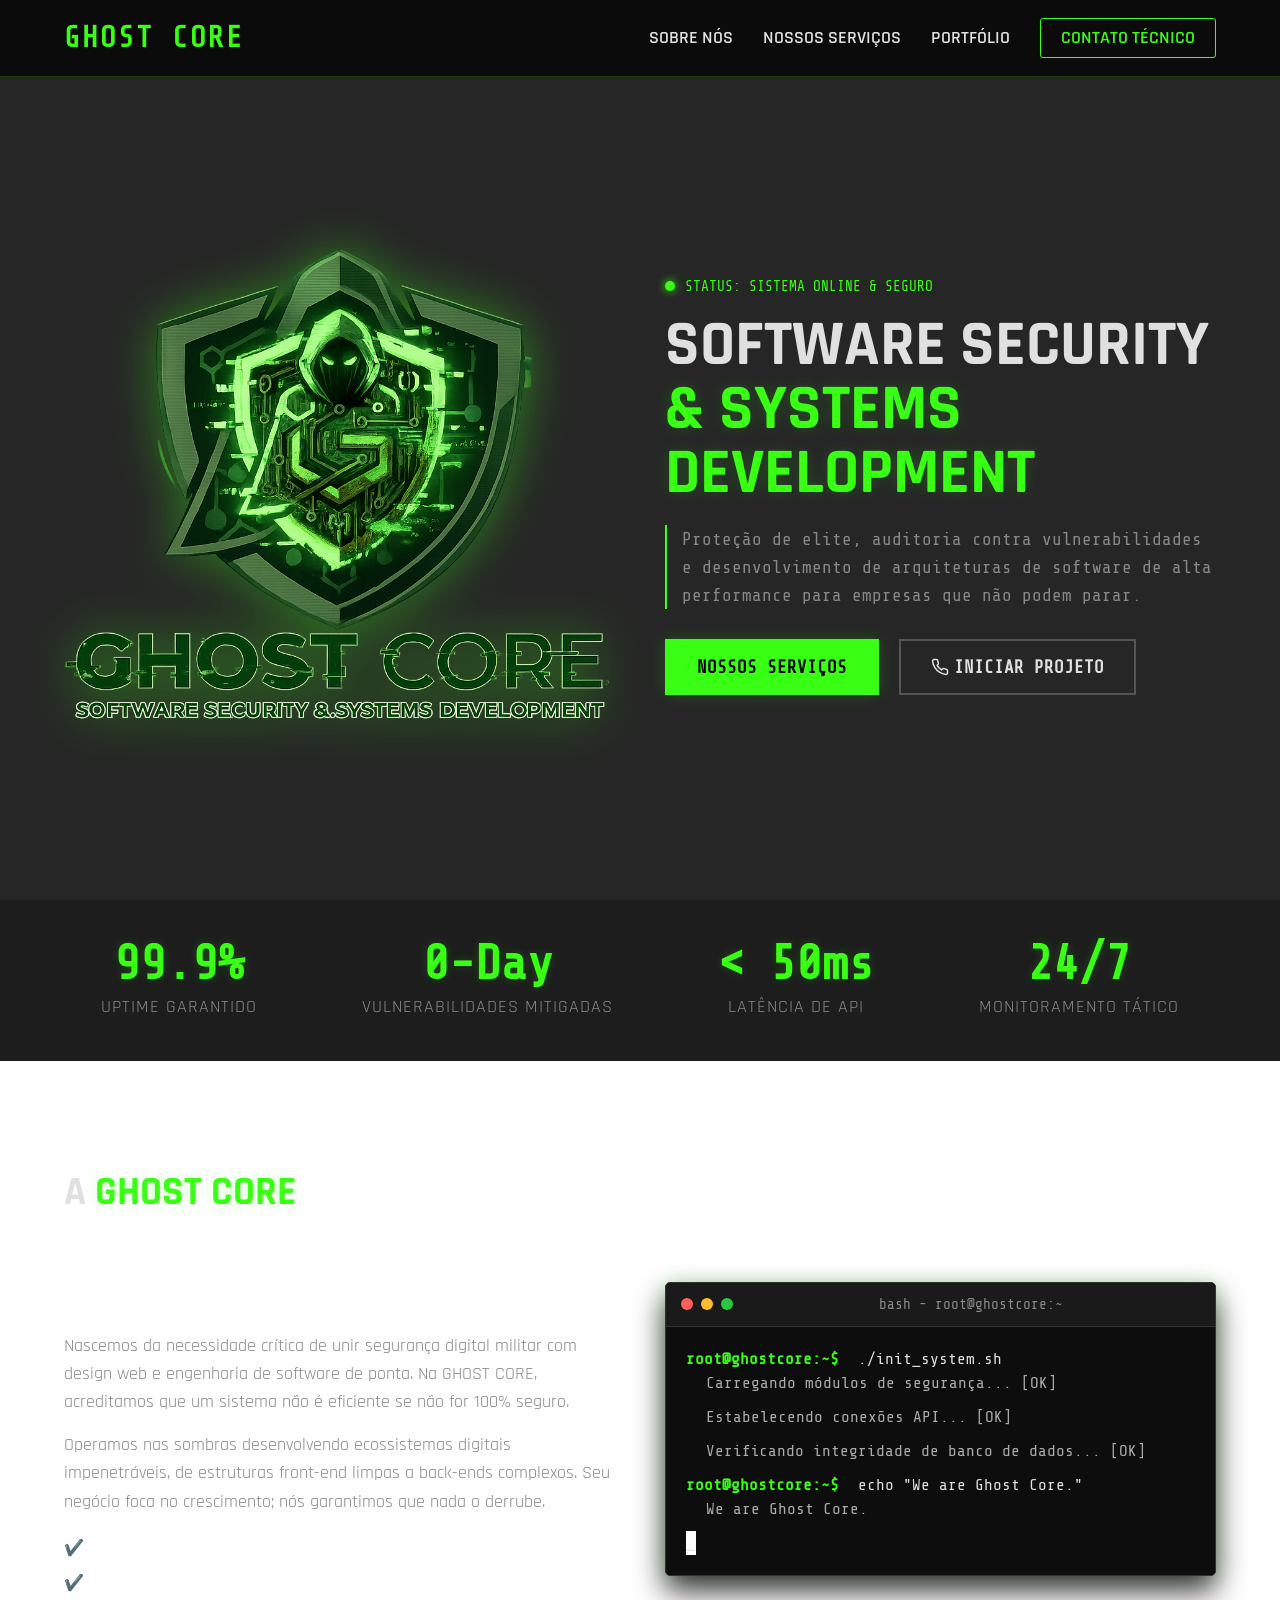
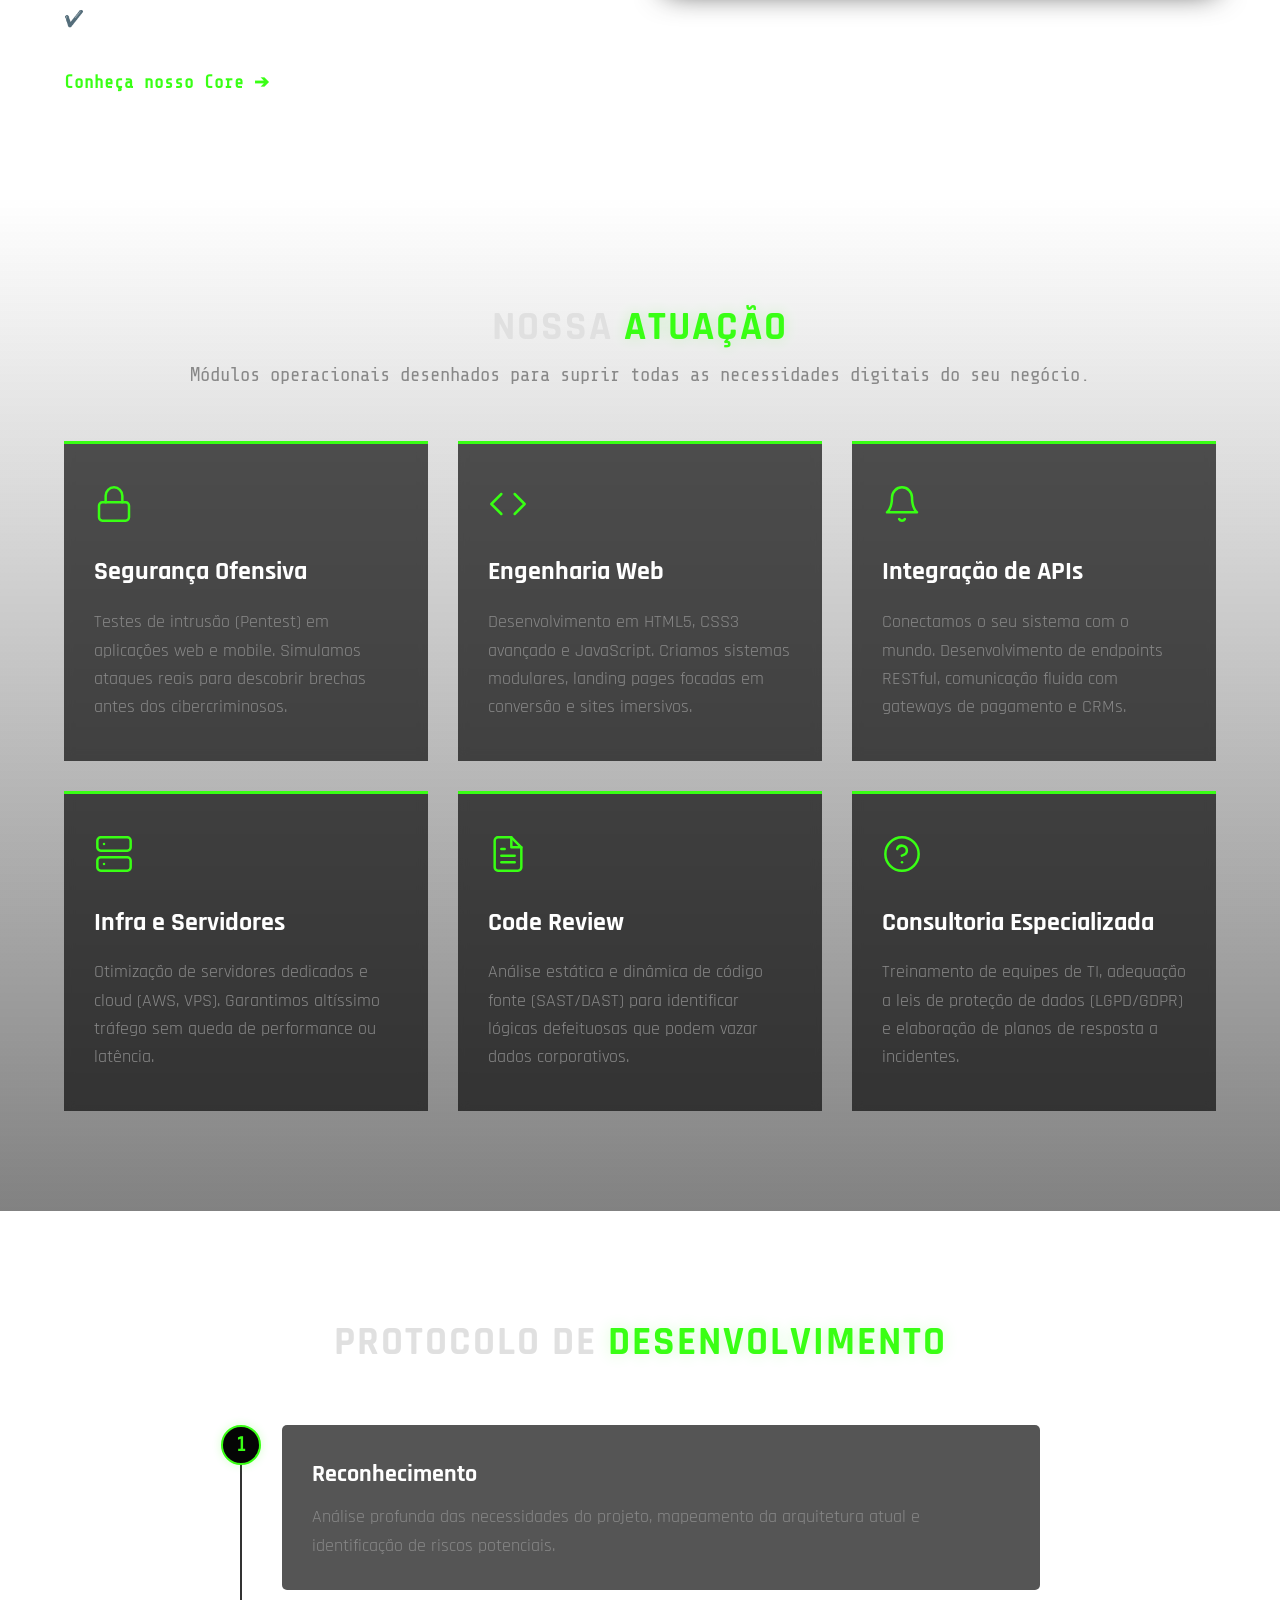
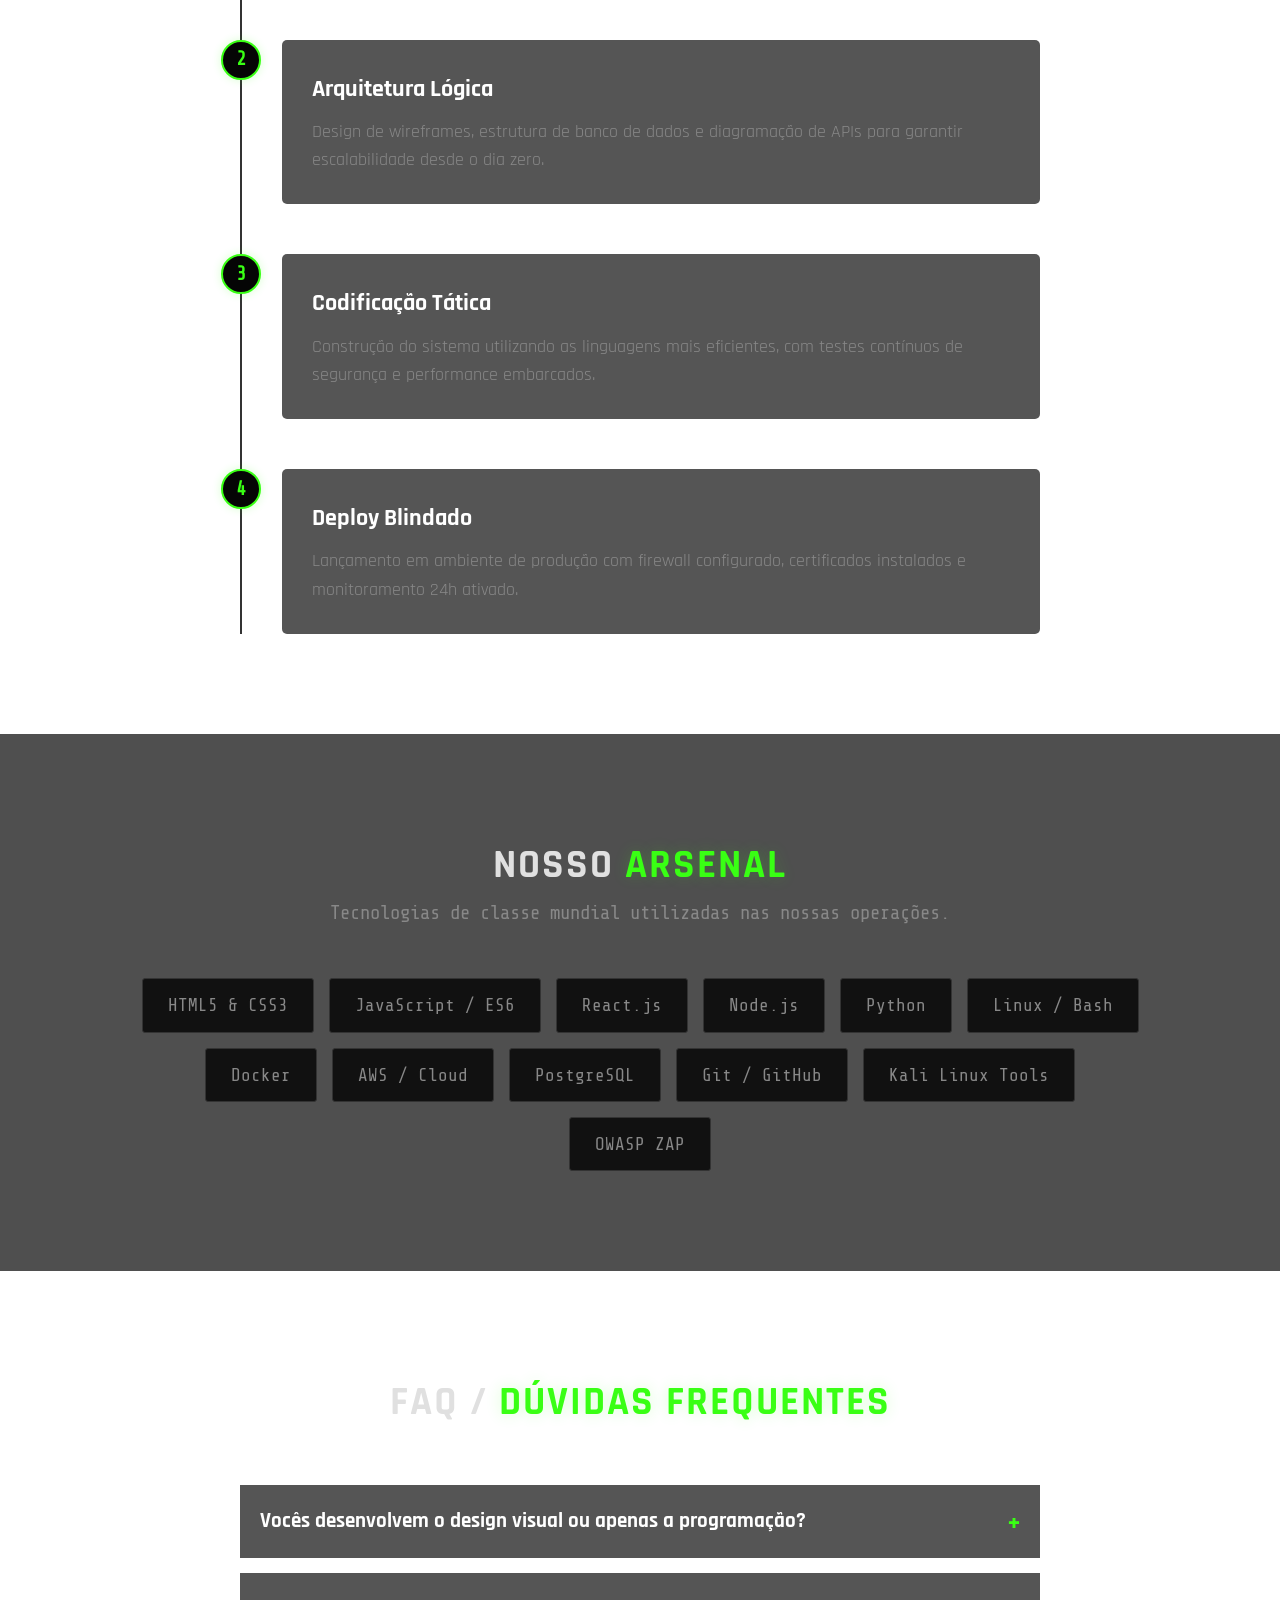
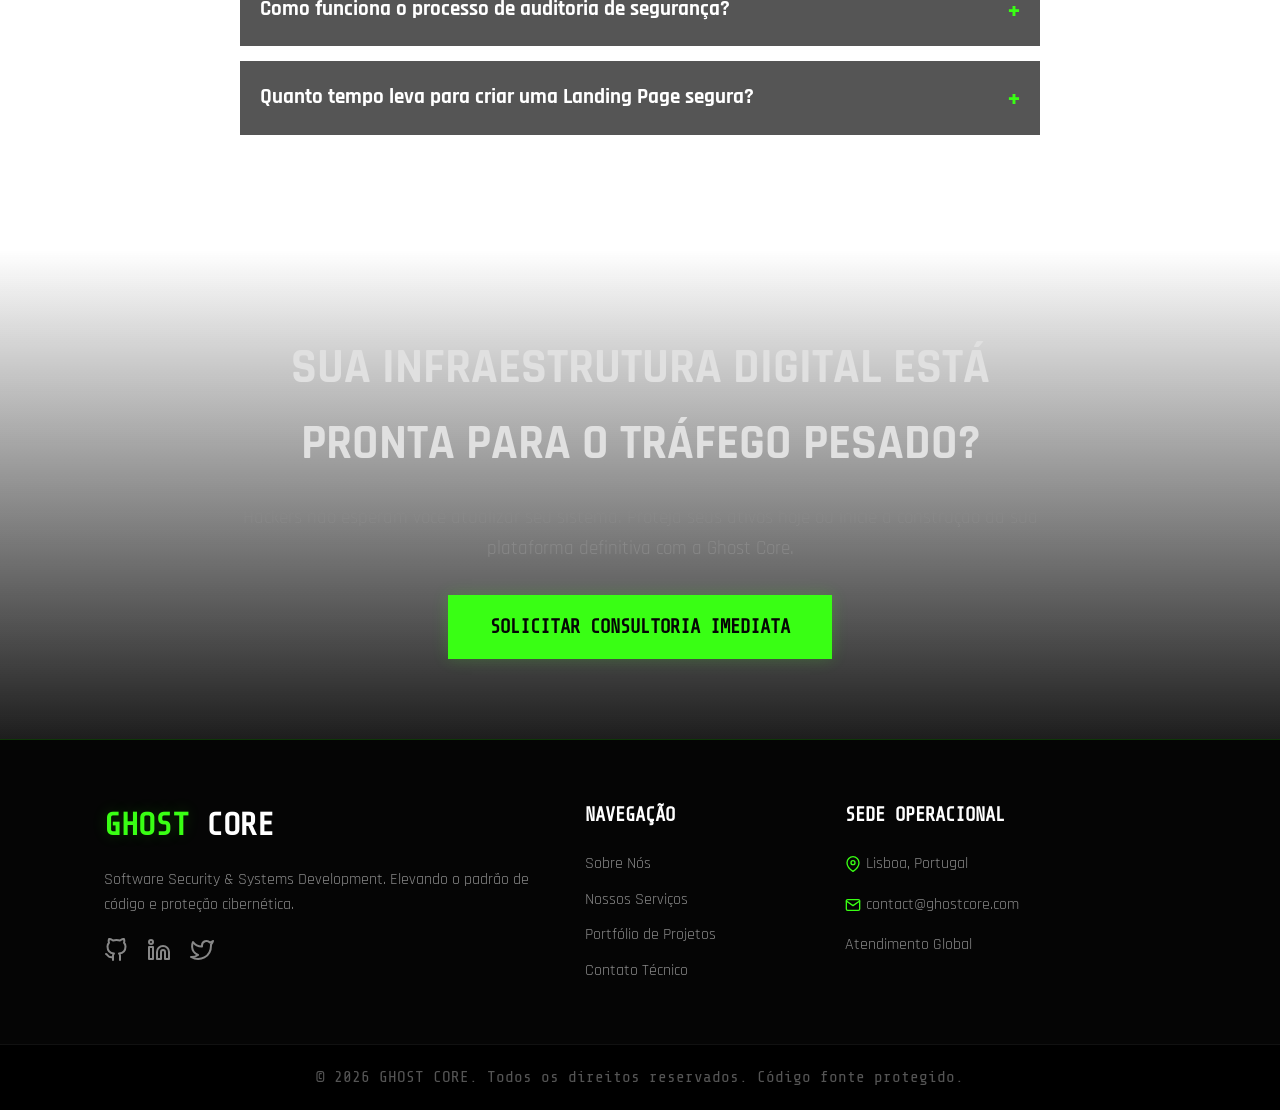
==== commit 12804de4: "0.5" ====
--- a/index.html
+++ b/index.html
@@ -34,9 +34,13 @@
             <div class="nav-logo">
                 <span class="glitch-text" data-text="GHOST CORE">GHOST CORE</span>
             </div>
-            
+    <div class="menu-toggle" id="mobile-menu">
+        <span class="bar"></span>
+        <span class="bar"></span>
+        <span class="bar"></span>
+    </div>
+
             <ul class="nav-links">
-                <li><a href="index.html" class="active">Home</a></li>
                 <li><a href="pages/sobre/">Sobre Nós</a></li>
                 <li><a href="pages/servicos/">Nossos Serviços</a></li>
                 <li><a href="pages/portfolio/">Portfólio</a></li>
@@ -329,7 +333,6 @@
             <div class="footer-col">
                 <h4>Navegação</h4>
                 <ul>
-                    <li><a href="index.html">Home</a></li>
                     <li><a href="pages/sobre/">Sobre Nós</a></li>
                     <li><a href="pages/servicos/">Nossos Serviços</a></li>
                     <li><a href="pages/portfolio/">Portfólio de Projetos</a></li>
@@ -355,6 +358,13 @@
             <p>&copy; 2026 GHOST CORE. Todos os direitos reservados. Código fonte protegido.</p>
         </div>
     </footer>
-
+    <script>
+        const menu = document.querySelector('#mobile-menu');
+        const menuLinks = document.querySelector('.nav-links');
+            menu.addEventListener('click', () => {
+            menu.classList.toggle('is-active');
+            menuLinks.classList.toggle('active');
+    });
+    </script>
 </body>
 </html>
--- a/pages/assets/style.css
+++ b/pages/assets/style.css
@@ -575,6 +575,29 @@
     border-top: 1px solid #333;
     margin-top: 10px;
     padding-top: 15px;
+}
+
+/* Menu Hambúrguer - Estilo Simples */
+.menu-toggle { display: none; cursor: pointer; }
+.bar { display: block; width: 25px; height: 3px; margin: 5px auto; background-color: var(--neon-green); transition: all 0.3s ease; }
+
+@media (max-width: 768px) {
+    .menu-toggle { display: block; }
+    
+    .nav-links {
+        position: absolute;
+        top: 80px; 
+        left: -100%;
+        flex-direction: column;
+        background: rgba(0, 0, 0, 0.95);
+        width: 100%;
+        padding: 20px 0;
+        transition: 0.3s;
+    }
+    
+    .nav-links.active { left: 0; }
+    
+    .nav-links li { margin: 15px 0; }
 }
 
 /* ==========================================================================
@@ -687,4 +710,37 @@
     .contact-col p { justify-content: center; }
     .timeline { padding-left: 20px; }
     .timeline-dot { left: -41px; width: 30px; height: 30px; font-size: 1rem; }
+}
+
+/* ==========================================================================
+   ESTILOS ESPECÍFICOS: PORTFÓLIO
+   ========================================================================== */
+.portfolio-container { padding: 50px 5%; max-width: 1200px; margin: 0 auto; }
+
+.portfolio-grid {
+    display: grid;
+    grid-template-columns: repeat(auto-fit, minmax(300px, 1fr));
+    gap: 30px;
+}
+
+.project-card {
+    background: var(--bg-panel);
+    padding: 20px;
+    border: 1px solid var(--glass-border);
+    transition: 0.3s;
+}
+
+.project-card:hover {
+    border-color: var(--neon-green);
+    transform: translateY(-5px);
+}
+
+/* --- AJUSTE DA IMAGEM --- */
+.project-img {
+    width: 100%;        /* Faz a imagem ocupar a largura total do card */
+    height: 250px;      /* Define uma altura fixa para todas ficarem iguais */
+    object-fit: cover;  /* Corta a imagem sem distorcer para preencher o espaço */
+    border-radius: 4px;
+    margin-bottom: 15px;
+    display: block;
 }
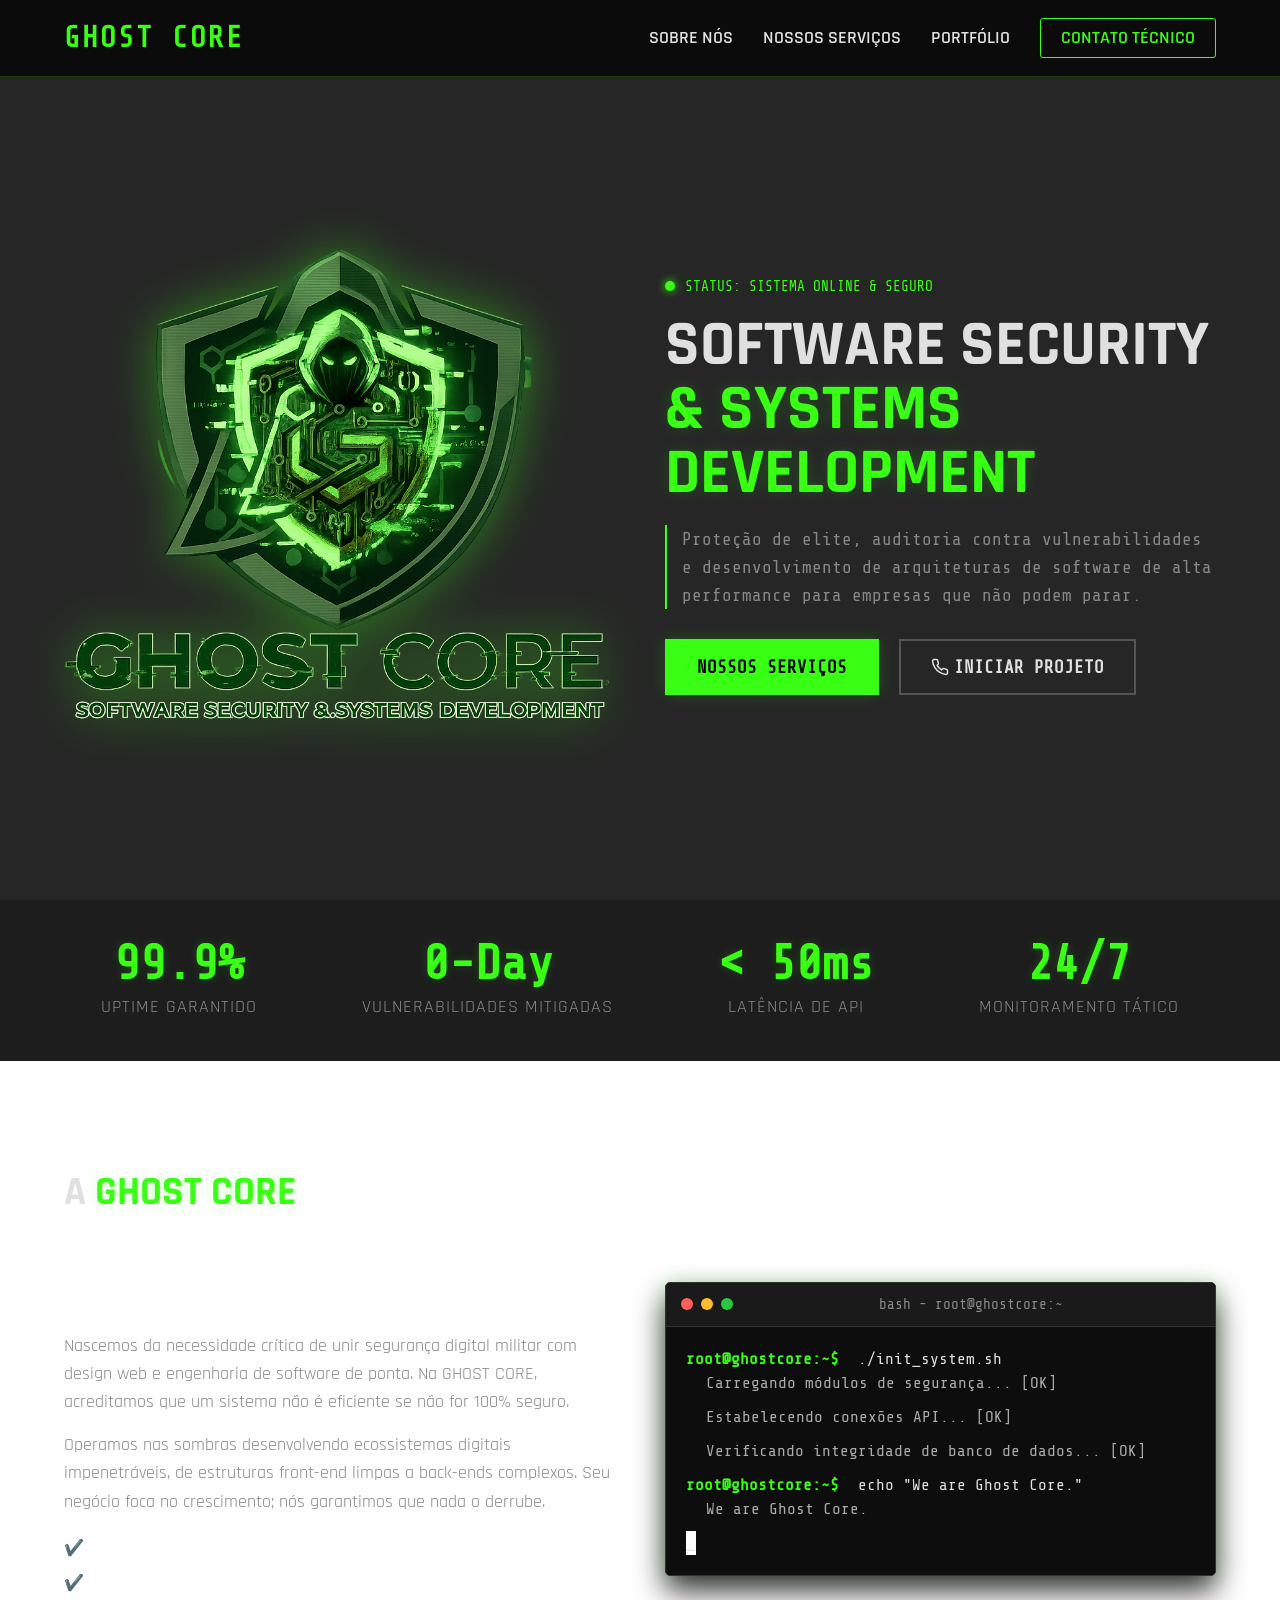
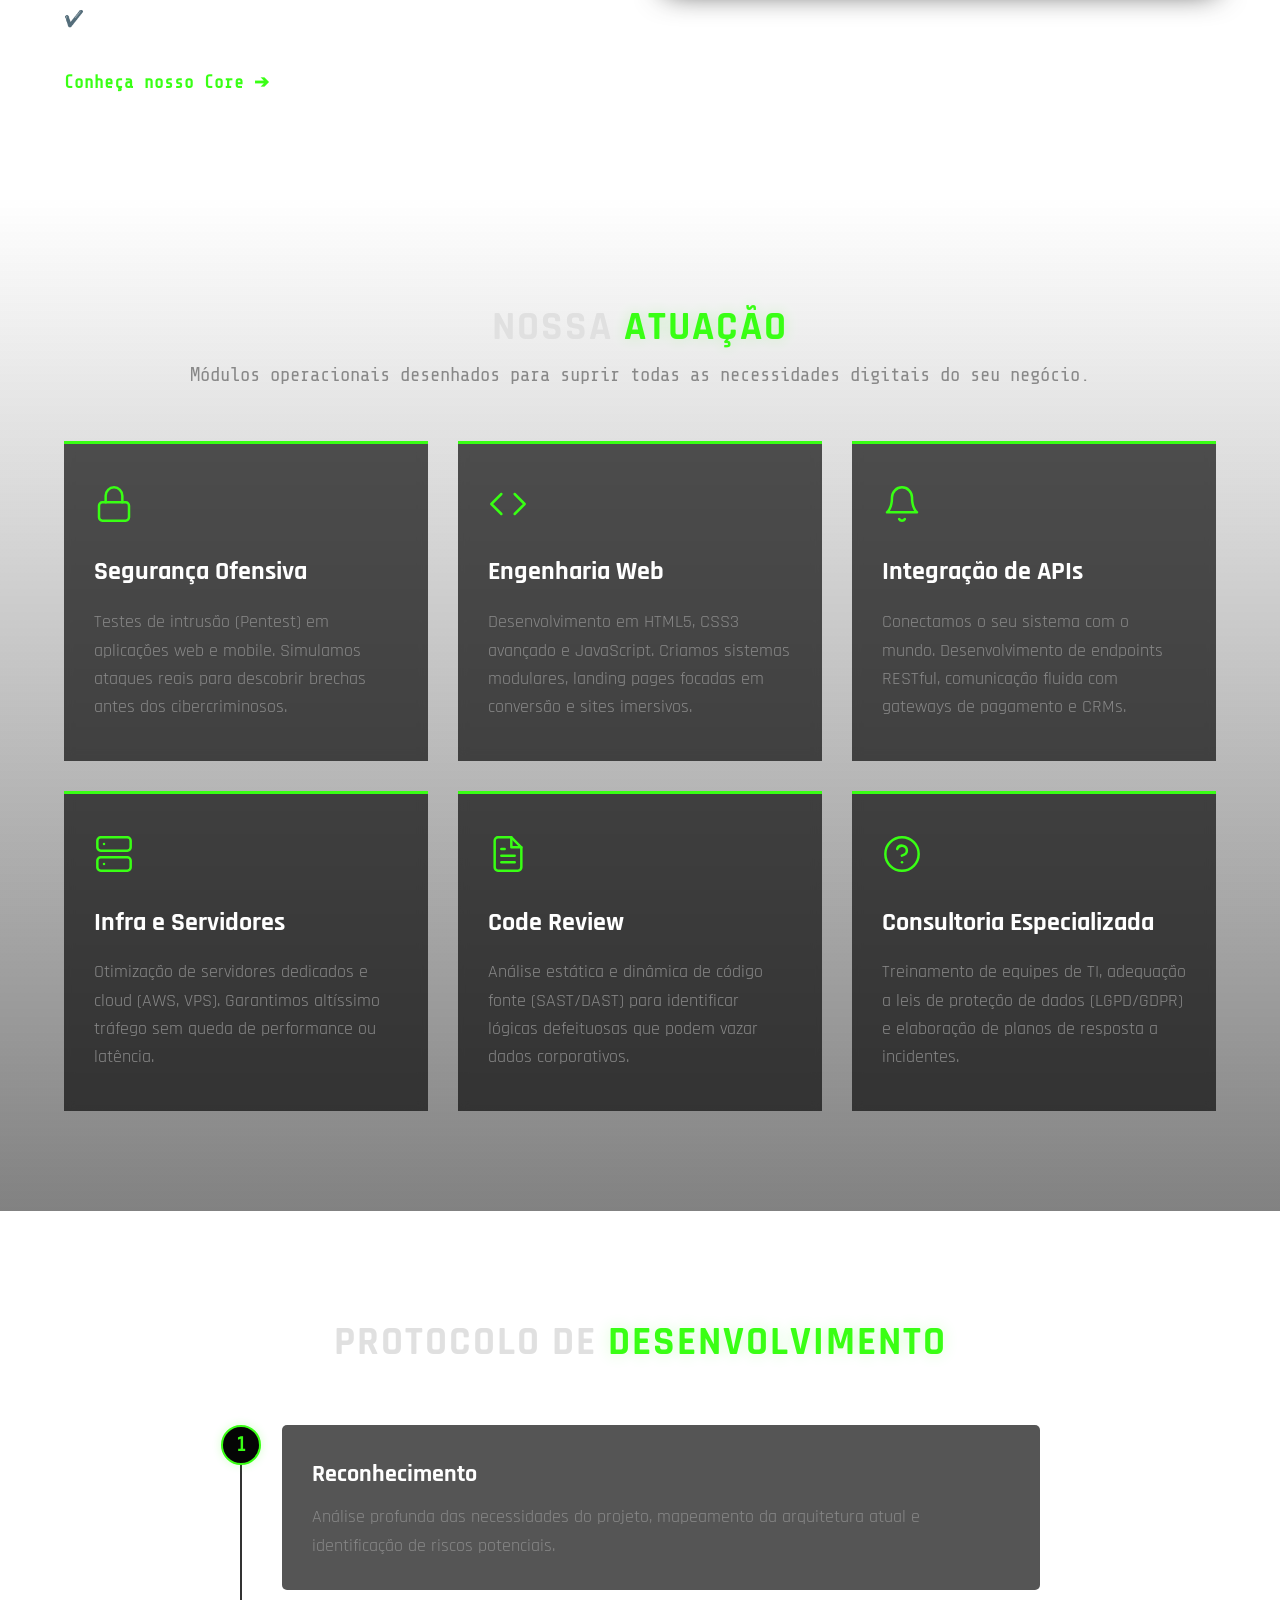
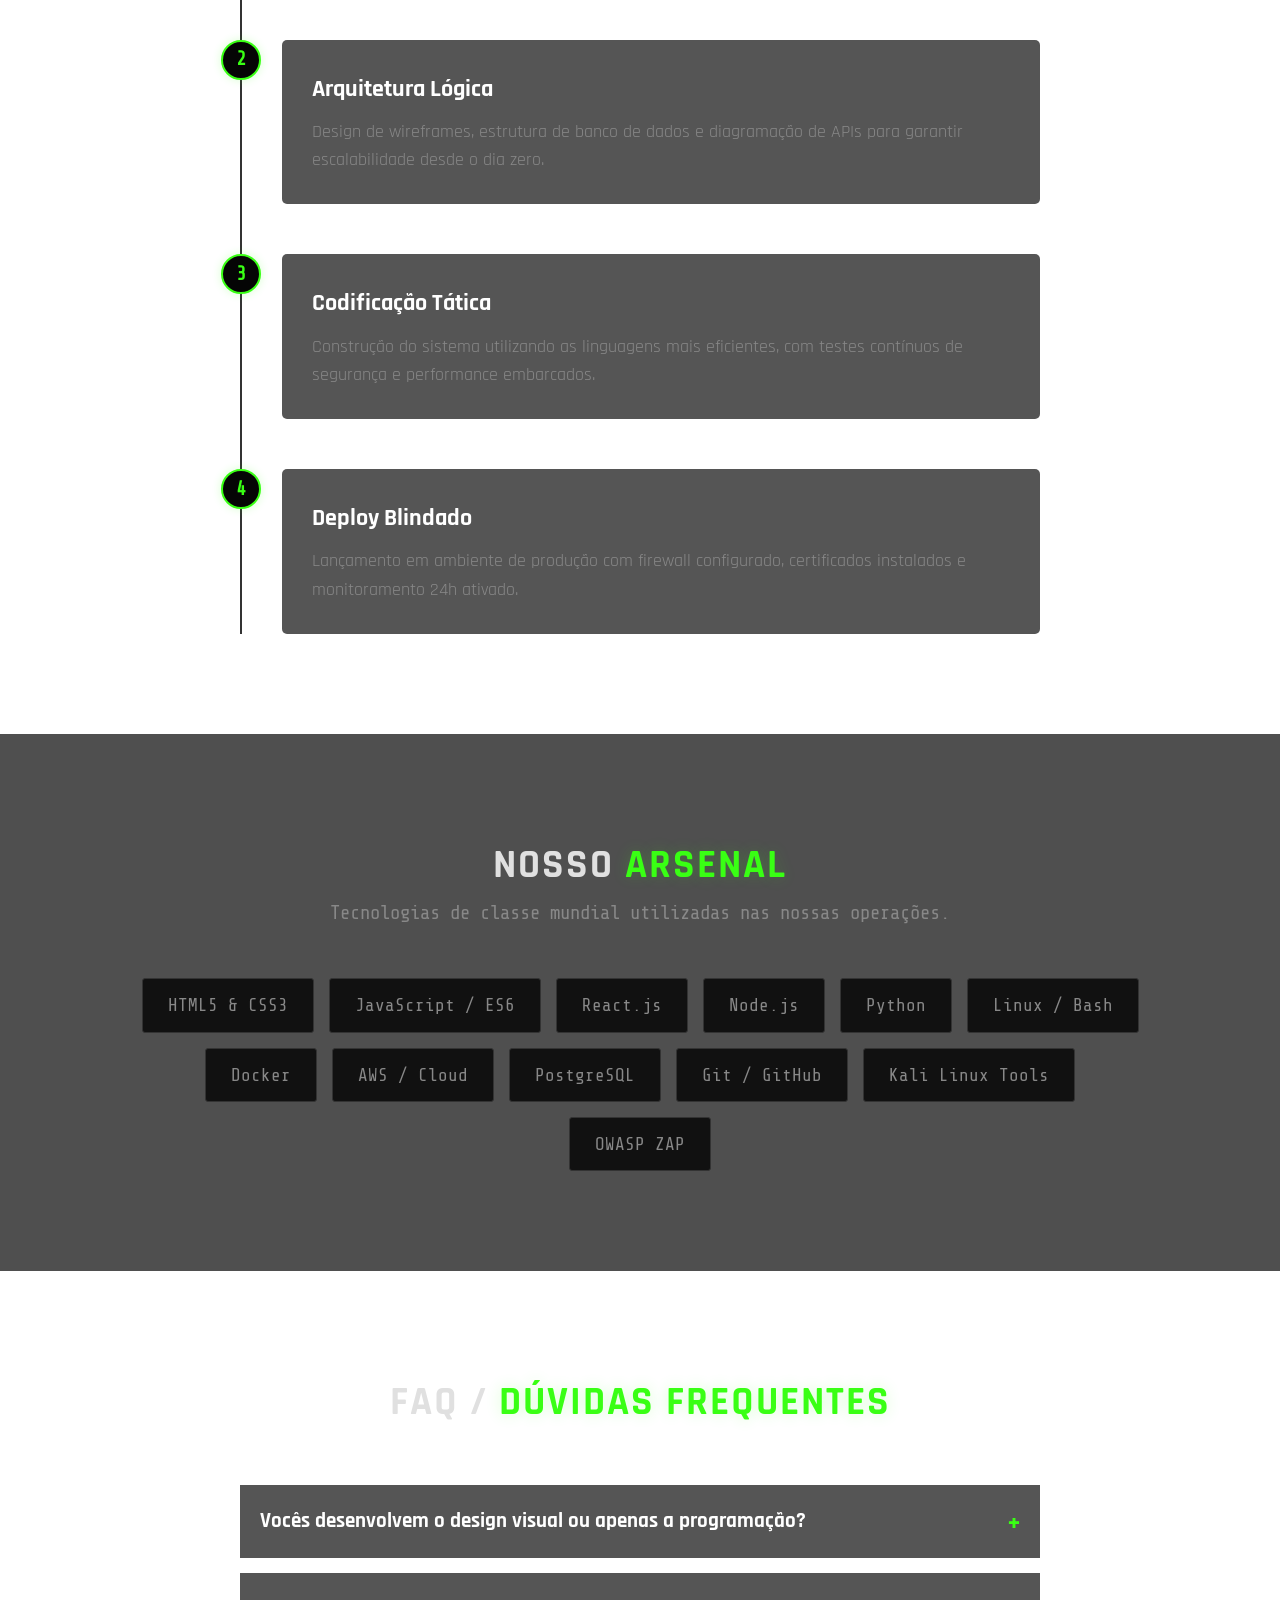
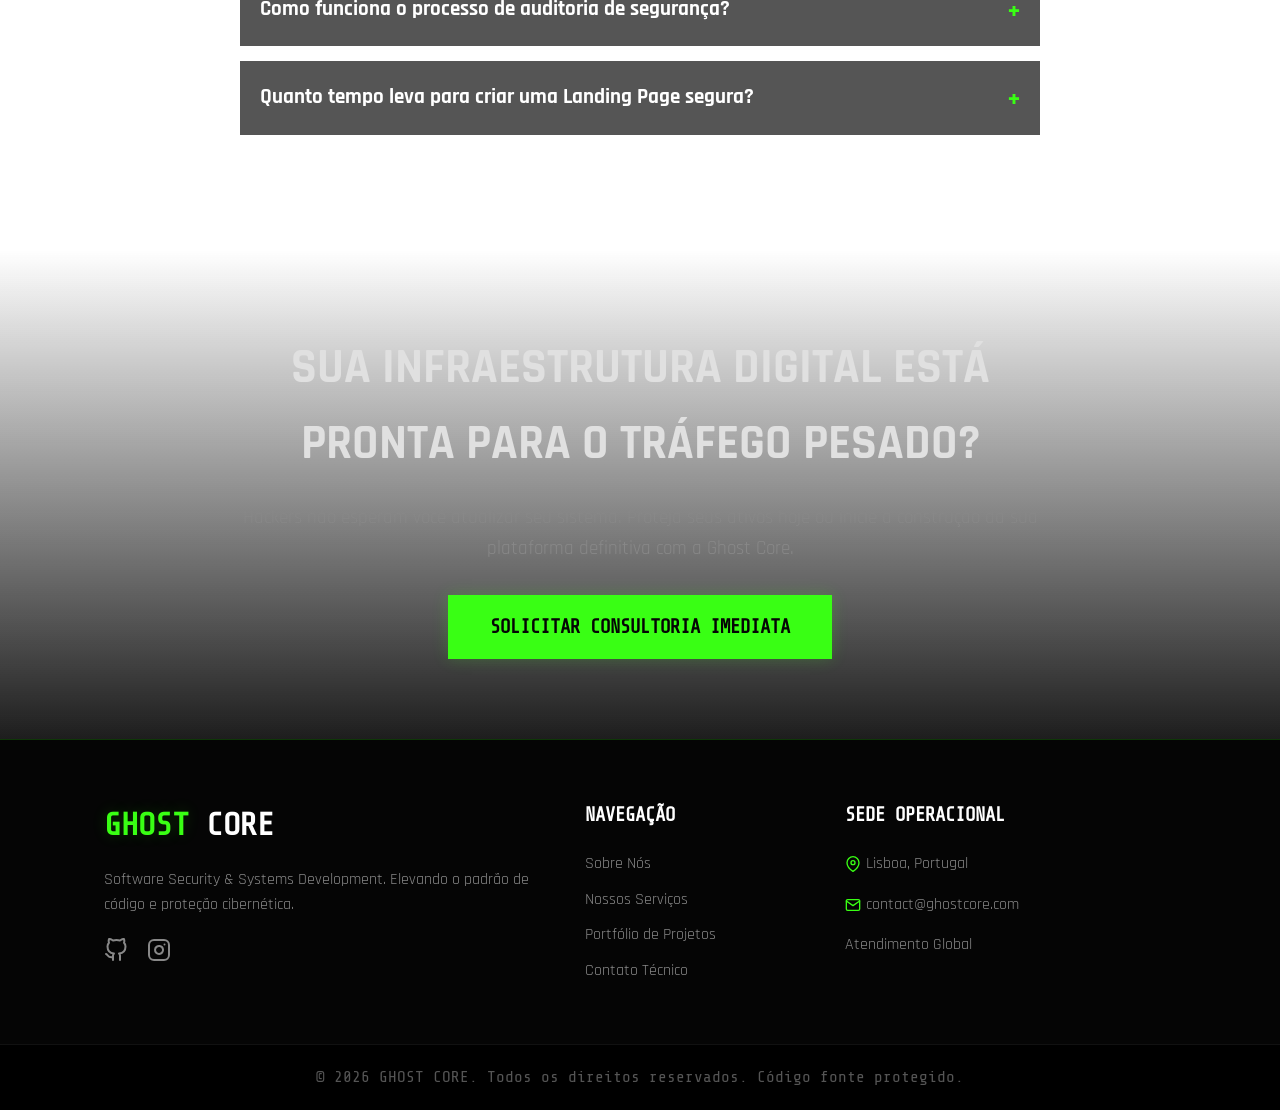
==== commit c3bf11c2: "Update index.html" ====
--- a/index.html
+++ b/index.html
@@ -318,14 +318,15 @@
                 </div>
                 <p>Software Security & Systems Development. Elevando o padrão de código e proteção cibernética.</p>
                 <div class="social-links">
-                    <a href="#" aria-label="GitHub">
+                    <a href="https://github.com/Eolemos" aria-label="GitHub">
                         <svg viewBox="0 0 24 24" width="24" height="24" stroke="currentColor" stroke-width="2" fill="none" stroke-linecap="round" stroke-linejoin="round"><path d="M9 19c-5 1.5-5-2.5-7-3m14 6v-3.87a3.37 3.37 0 0 0-.94-2.61c3.14-.35 6.44-1.54 6.44-7A5.44 5.44 0 0 0 20 4.77 5.07 5.07 0 0 0 19.91 1S18.73.65 16 2.48a13.38 13.38 0 0 0-7 0C6.27.65 5.09 1 5.09 1A5.07 5.07 0 0 0 5 4.77a5.44 5.44 0 0 0-1.5 3.78c0 5.42 3.3 6.61 6.44 7A3.37 3.37 0 0 0 9 18.13V22"></path></svg>
                     </a>
-                    <a href="#" aria-label="LinkedIn">
-                        <svg viewBox="0 0 24 24" width="24" height="24" stroke="currentColor" stroke-width="2" fill="none" stroke-linecap="round" stroke-linejoin="round"><path d="M16 8a6 6 0 0 1 6 6v7h-4v-7a2 2 0 0 0-2-2 2 2 0 0 0-2 2v7h-4v-7a6 6 0 0 1 6-6z"></path><rect x="2" y="9" width="4" height="12"></rect><circle cx="4" cy="4" r="2"></circle></svg>
-                    </a>
-                    <a href="#" aria-label="Twitter">
-                        <svg viewBox="0 0 24 24" width="24" height="24" stroke="currentColor" stroke-width="2" fill="none" stroke-linecap="round" stroke-linejoin="round"><path d="M23 3a10.9 10.9 0 0 1-3.14 1.53 4.48 4.48 0 0 0-7.86 3v1A10.66 10.66 0 0 1 3 4s-4 9 5 13a11.64 11.64 0 0 1-7 2c9 5 20 0 20-11.5a4.5 4.5 0 0 0-.08-.83A7.72 7.72 0 0 0 23 3z"></path></svg>
+                    <a href="https://www.instagram.com/_desativada_2k28/" aria-label="Instagram">
+                        <svg viewBox="0 0 24 24" width="24" height="24" stroke="currentColor" stroke-width="2" fill="none" stroke-linecap="round" stroke-linejoin="round">
+                            <rect x="2" y="2" width="20" height="20" rx="5" ry="5"></rect>
+                            <path d="M16 11.37A4 4 0 1 1 12.63 8 4 4 0 0 1 16 11.37z"></path>
+                            <line x1="17.5" y1="6.5" x2="17.51" y2="6.5"></line>
+                        </svg>
                     </a>
                 </div>
             </div>
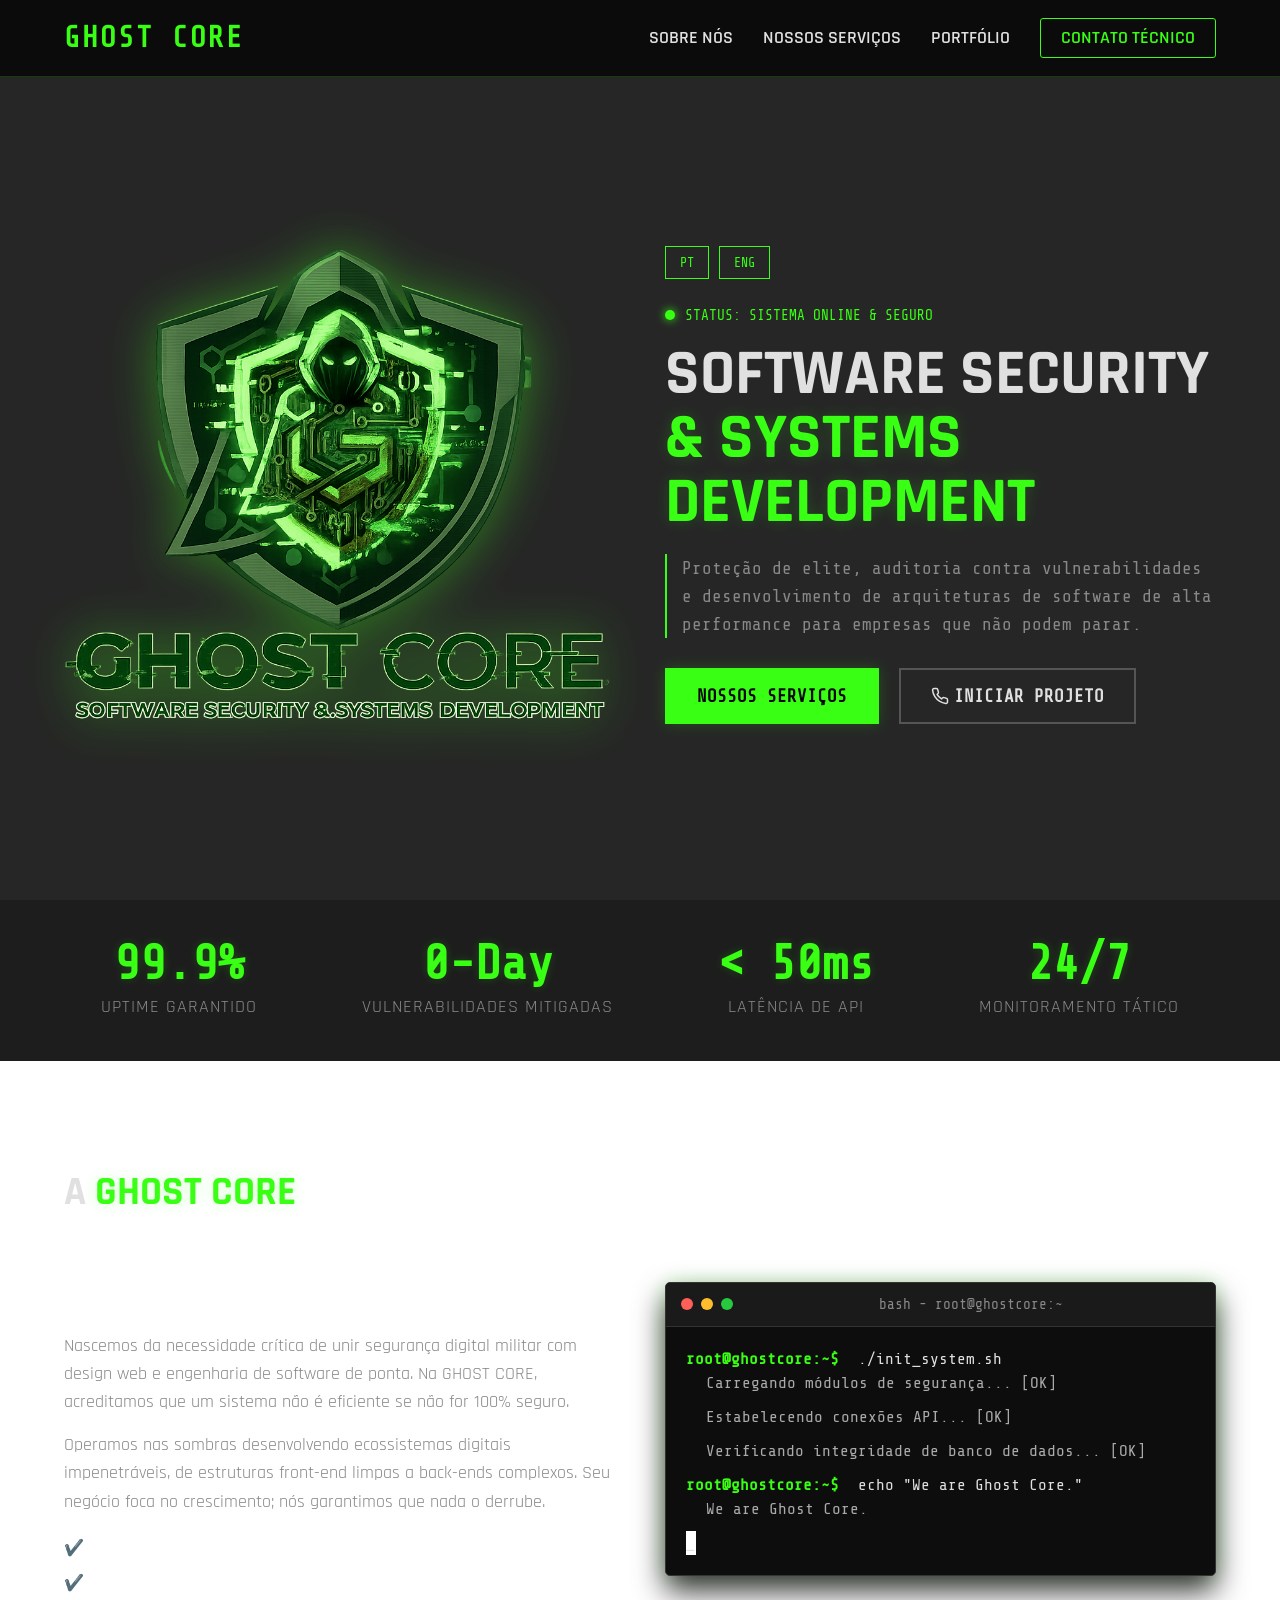
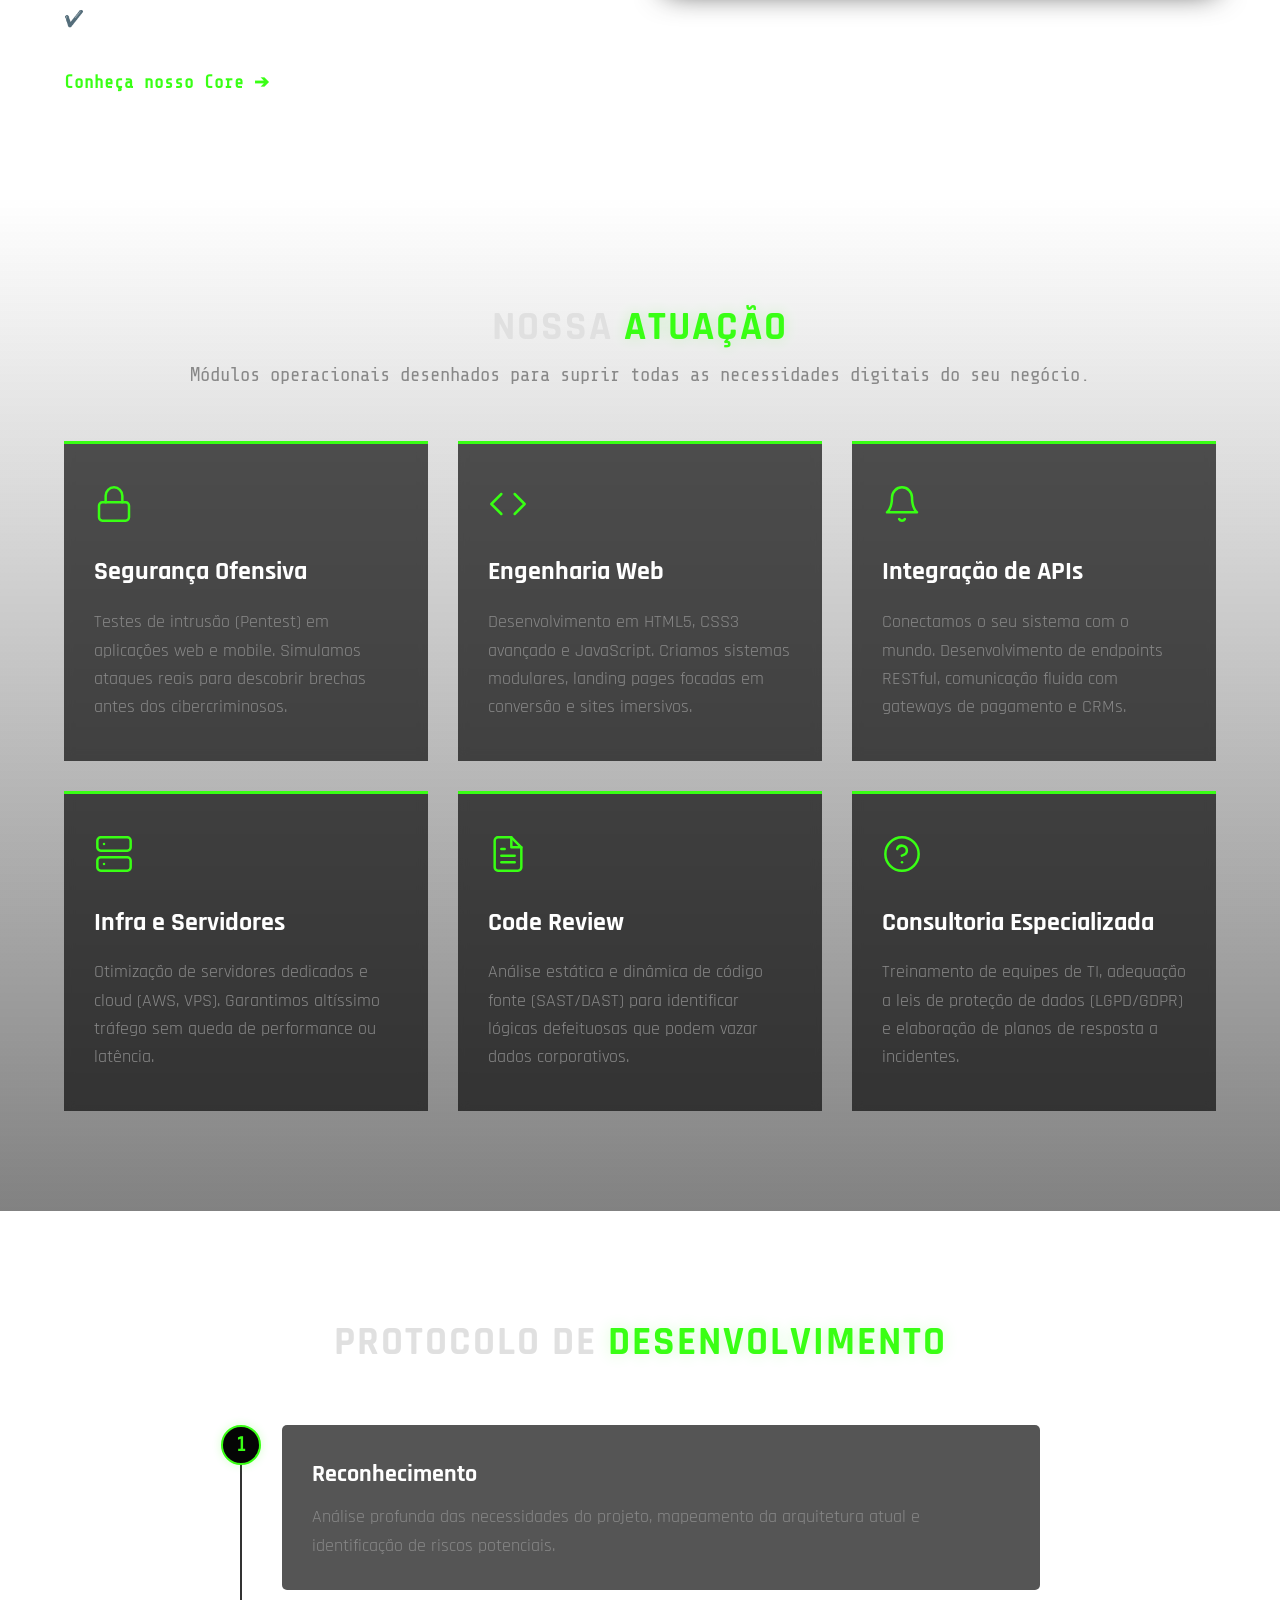
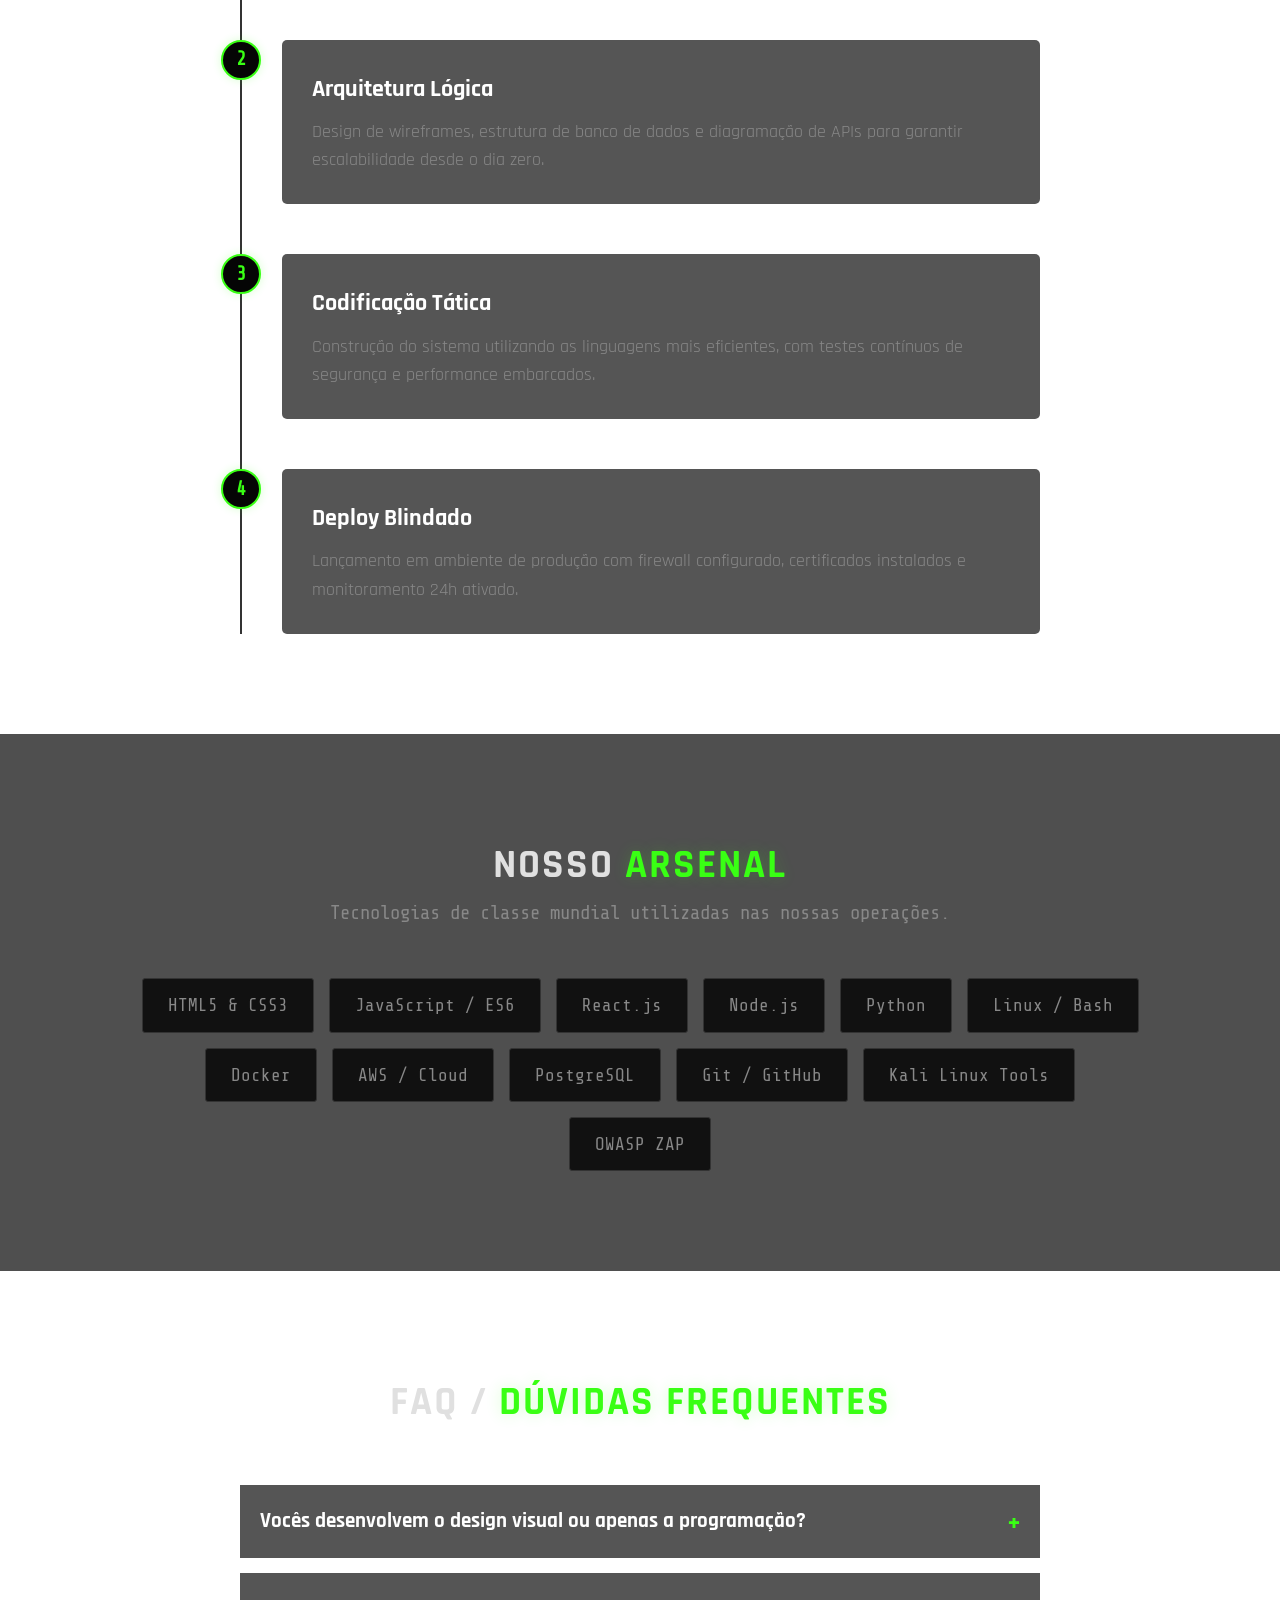
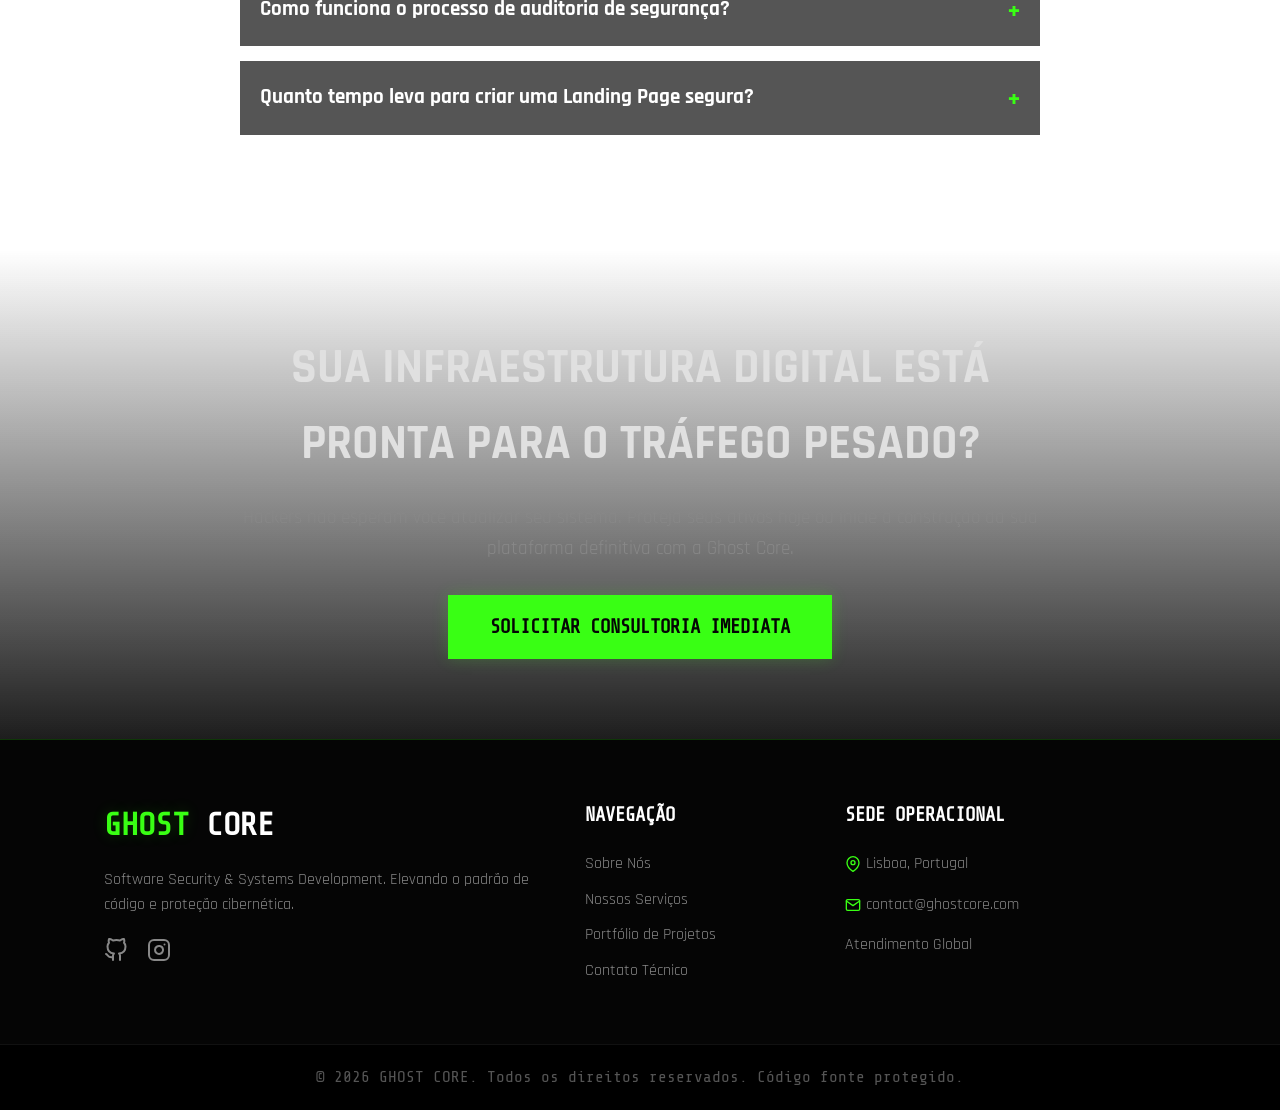
==== commit 55e973c0: "asd" ====
--- a/index.html
+++ b/index.html
@@ -7,7 +7,7 @@
     <title>Ghost Core | Software Security & Systems Development</title>
     <meta name="description" content="Ghost Core oferece proteção de elite, auditoria contra vulnerabilidades e desenvolvimento de arquiteturas de software de alta performance.">
     <meta name="keywords" content="Cybersegurança, Desenvolvimento Web, API, Pentest, HTML, CSS, JavaScript, Segurança da Informação">
-    <meta name="author" content="Gabriel Lemos | Ghost Core">
+    <meta name="author" content="Ghost Core">
     <meta name="robots" content="index, follow">
 
     <meta property="og:type" content="website">
@@ -22,7 +22,7 @@
     
     <link rel="stylesheet" href="pages/assets/style.css">
 </head>
-<body>
+<body data-lang="pt">
 
     <video autoplay muted loop playsinline id="video-bg">
         <source src="pages/mp4/logo_background.mp4" type="video/mp4">
@@ -34,17 +34,37 @@
             <div class="nav-logo">
                 <span class="glitch-text" data-text="GHOST CORE">GHOST CORE</span>
             </div>
-    <div class="menu-toggle" id="mobile-menu">
-        <span class="bar"></span>
-        <span class="bar"></span>
-        <span class="bar"></span>
-    </div>
+            <div class="menu-toggle" id="mobile-menu">
+                <span class="bar"></span>
+                <span class="bar"></span>
+                <span class="bar"></span>
+            </div>
 
             <ul class="nav-links">
-                <li><a href="pages/sobre/">Sobre Nós</a></li>
-                <li><a href="pages/servicos/">Nossos Serviços</a></li>
-                <li><a href="pages/portfolio/">Portfólio</a></li>
-                <li><a href="pages/contato/" class="btn-nav">Contato Técnico</a></li>
+                <li>
+                    <a href="pages/sobre/">
+                        <span class="lang lang-pt">Sobre Nós</span>
+                        <span class="lang lang-en">About Us</span>
+                    </a>
+                </li>
+                <li>
+                    <a href="pages/servicos/">
+                        <span class="lang lang-pt">Nossos Serviços</span>
+                        <span class="lang lang-en">Our Services</span>
+                    </a>
+                </li>
+                <li>
+                    <a href="pages/portfolio/">
+                        <span class="lang lang-pt">Portfólio</span>
+                        <span class="lang lang-en">Portfolio</span>
+                    </a>
+                </li>
+                <li>
+                    <a href="pages/contato/" class="btn-nav">
+                        <span class="lang lang-pt">Contato Técnico</span>
+                        <span class="lang lang-en">Technical Contact</span>
+                    </a>
+                </li>
             </ul>
         </nav>
     </header>
@@ -57,19 +77,38 @@
                 </div>
                 
                 <div class="hero-content">
+                    
+                    <div class="language-switch">
+                        <button onclick="setLanguage('pt')">PT</button>
+                        <button onclick="setLanguage('en')">ENG</button>
+                    </div>
+
                     <div class="system-status">
-                        <span class="status-dot"></span> STATUS: SISTEMA ONLINE & SEGURO
-                    </div>
-                    <h1>SOFTWARE SECURITY <br> <span class="highlight">& SYSTEMS DEVELOPMENT</span></h1>
-                    <p>Proteção de elite, auditoria contra vulnerabilidades e desenvolvimento de arquiteturas de software de alta performance para empresas que não podem parar.</p>
+                        <span class="status-dot"></span> 
+                        <span class="lang lang-pt">STATUS: SISTEMA ONLINE & SEGURO</span>
+                        <span class="lang lang-en">STATUS: SYSTEM ONLINE & SECURE</span>
+                    </div>
+                    
+                    <h1>
+                        SOFTWARE SECURITY <br> <span class="highlight">& SYSTEMS DEVELOPMENT</span>
+                    </h1>
+                    
+                    <p>
+                        <span class="lang lang-pt">Proteção de elite, auditoria contra vulnerabilidades e desenvolvimento de arquiteturas de software de alta performance para empresas que não podem parar.</span>
+                        <span class="lang lang-en">Elite protection, vulnerability auditing, and high-performance software architecture development for companies that cannot stop.</span>
+                    </p>
                     
                     <div class="cta-group">
-                        <a href="pages/servicos/" class="btn btn-primary">Nossos Serviços</a>
+                        <a href="pages/servicos/" class="btn btn-primary">
+                            <span class="lang lang-pt">Nossos Serviços</span>
+                            <span class="lang lang-en">Our Services</span>
+                        </a>
                         <a href="pages/contato/" class="btn btn-secondary">
                             <svg width="18" height="18" viewBox="0 0 24 24" fill="none" stroke="currentColor" stroke-width="2" stroke-linecap="round" stroke-linejoin="round" style="vertical-align: middle; margin-right: 5px;">
                                 <path d="M22 16.92v3a2 2 0 0 1-2.18 2 19.79 19.79 0 0 1-8.63-3.07 19.5 19.5 0 0 1-6-6 19.79 19.79 0 0 1-3.07-8.67A2 2 0 0 1 4.11 2h3a2 2 0 0 1 2 1.72 12.84 12.84 0 0 0 .7 2.81 2 2 0 0 1-.45 2.11L8.09 9.91a16 16 0 0 0 6 6l1.27-1.27a2 2 0 0 1 2.11-.45 12.84 12.84 0 0 0 2.81.7A2 2 0 0 1 22 16.92z"></path>
                             </svg>
-                            Iniciar Projeto
+                            <span class="lang lang-pt">Iniciar Projeto</span>
+                            <span class="lang lang-en">Start Project</span>
                         </a>
                     </div>
                 </div>
@@ -80,19 +119,31 @@
             <div class="stats-container">
                 <div class="stat-item">
                     <h2>99.9%</h2>
-                    <p>Uptime Garantido</p>
+                    <p>
+                        <span class="lang lang-pt">Uptime Garantido</span>
+                        <span class="lang lang-en">Guaranteed Uptime</span>
+                    </p>
                 </div>
                 <div class="stat-item">
                     <h2>0-Day</h2>
-                    <p>Vulnerabilidades Mitigadas</p>
+                    <p>
+                        <span class="lang lang-pt">Vulnerabilidades Mitigadas</span>
+                        <span class="lang lang-en">Vulnerabilities Mitigated</span>
+                    </p>
                 </div>
                 <div class="stat-item">
                     <h2>&lt; 50ms</h2>
-                    <p>Latência de API</p>
+                    <p>
+                        <span class="lang lang-pt">Latência de API</span>
+                        <span class="lang lang-en">API Latency</span>
+                    </p>
                 </div>
                 <div class="stat-item">
                     <h2>24/7</h2>
-                    <p>Monitoramento Tático</p>
+                    <p>
+                        <span class="lang lang-pt">Monitoramento Tático</span>
+                        <span class="lang lang-en">Tactical Monitoring</span>
+                    </p>
                 </div>
             </div>
         </section>
@@ -100,19 +151,47 @@
         <section class="about-preview" id="about">
             <div class="about-grid">
                 <div class="about-text">
-                    <h2>A <span class="highlight">GHOST CORE</span></h2>
-                    <h3>Não escrevemos apenas código. Nós blindamos operações.</h3>
-                    <p>Nascemos da necessidade crítica de unir segurança digital militar com design web e engenharia de software de ponta. Na GHOST CORE, acreditamos que um sistema não é eficiente se não for 100% seguro.</p>
-                    <p>Operamos nas sombras desenvolvendo ecossistemas digitais impenetráveis, de estruturas front-end limpas a back-ends complexos. Seu negócio foca no crescimento; nós garantimos que nada o derrube.</p>
+                    <h2>
+                        <span class="lang lang-pt">A <span class="highlight">GHOST CORE</span></span>
+                        <span class="lang lang-en">THE <span class="highlight">GHOST CORE</span></span>
+                    </h2>
+                    
+                    <h3>
+                        <span class="lang lang-pt">Não escrevemos apenas código. Nós blindamos operações.</span>
+                        <span class="lang lang-en">We don't just write code. We shield operations.</span>
+                    </h3>
+                    
+                    <p>
+                        <span class="lang lang-pt">Nascemos da necessidade crítica de unir segurança digital militar com design web e engenharia de software de ponta. Na GHOST CORE, acreditamos que um sistema não é eficiente se não for 100% seguro.</span>
+                        <span class="lang lang-en">We were born from the critical need to unite military-grade digital security with cutting-edge web design and software engineering. At GHOST CORE, we believe a system is not efficient if it is not 100% secure.</span>
+                    </p>
+                    
+                    <p>
+                        <span class="lang lang-pt">Operamos nas sombras desenvolvendo ecossistemas digitais impenetráveis, de estruturas front-end limpas a back-ends complexos. Seu negócio foca no crescimento; nós garantimos que nada o derrube.</span>
+                        <span class="lang lang-en">We operate in the shadows developing impenetrable digital ecosystems, from clean front-end structures to complex back-ends. Your business focuses on growth; we ensure nothing brings it down.</span>
+                    </p>
                     
                     <ul class="about-checklist">
-                        <li>✔️ Desenvolvimento focado em OWASP Top 10</li>
-                        <li>✔️ Otimização de Performance (Core Web Vitals)</li>
-                        <li>✔️ Código Limpo, Escalável e Documentado</li>
+                        <li>
+                            <span class="lang lang-pt">✔️ Desenvolvimento focado em OWASP Top 10</span>
+                            <span class="lang lang-en">✔️ Development focused on OWASP Top 10</span>
+                        </li>
+                        <li>
+                            <span class="lang lang-pt">✔️ Otimização de Performance (Core Web Vitals)</span>
+                            <span class="lang lang-en">✔️ Performance Optimization (Core Web Vitals)</span>
+                        </li>
+                        <li>
+                            <span class="lang lang-pt">✔️ Código Limpo, Escalável e Documentado</span>
+                            <span class="lang lang-en">✔️ Clean, Scalable and Documented Code</span>
+                        </li>
                     </ul>
 
-                    <a href="pages/sobre/" class="btn-text">Conheça nosso Core ➔</a>
-                </div>
+                    <a href="pages/sobre/" class="btn-text">
+                        <span class="lang lang-pt">Conheça nosso Core ➔</span>
+                        <span class="lang lang-en">Discover our Core ➔</span>
+                    </a>
+                </div>
+                
                 <div class="about-terminal">
                     <div class="terminal-header">
                         <span class="btn-close"></span>
@@ -122,9 +201,18 @@
                     </div>
                     <div class="terminal-body">
                         <p><span class="prompt">root@ghostcore:~$</span> ./init_system.sh</p>
-                        <p class="output">Carregando módulos de segurança... [OK]</p>
-                        <p class="output">Estabelecendo conexões API... [OK]</p>
-                        <p class="output">Verificando integridade de banco de dados... [OK]</p>
+                        <p class="output">
+                            <span class="lang lang-pt">Carregando módulos de segurança... [OK]</span>
+                            <span class="lang lang-en">Loading security modules... [OK]</span>
+                        </p>
+                        <p class="output">
+                            <span class="lang lang-pt">Estabelecendo conexões API... [OK]</span>
+                            <span class="lang lang-en">Establishing API connections... [OK]</span>
+                        </p>
+                        <p class="output">
+                            <span class="lang lang-pt">Verificando integridade de banco de dados... [OK]</span>
+                            <span class="lang lang-en">Checking database integrity... [OK]</span>
+                        </p>
                         <p><span class="prompt">root@ghostcore:~$</span> echo "We are Ghost Core."</p>
                         <p class="output">We are Ghost Core.</p>
                         <p class="cursor">_</p>
@@ -135,8 +223,14 @@
 
         <section class="services-section" id="services">
             <div class="section-header">
-                <h2>NOSSA <span class="highlight">ATUAÇÃO</span></h2>
-                <p>Módulos operacionais desenhados para suprir todas as necessidades digitais do seu negócio.</p>
+                <h2>
+                    <span class="lang lang-pt">NOSSA <span class="highlight">ATUAÇÃO</span></span>
+                    <span class="lang lang-en">OUR <span class="highlight">EXPERTISE</span></span>
+                </h2>
+                <p>
+                    <span class="lang lang-pt">Módulos operacionais desenhados para suprir todas as necessidades digitais do seu negócio.</span>
+                    <span class="lang lang-en">Operational modules designed to meet all the digital needs of your business.</span>
+                </p>
             </div>
 
             <div class="features">
@@ -147,8 +241,14 @@
                             <path d="M7 11V7a5 5 0 0 1 10 0v4"></path>
                         </svg>
                     </div>
-                    <h3>Segurança Ofensiva</h3>
-                    <p>Testes de intrusão (Pentest) em aplicações web e mobile. Simulamos ataques reais para descobrir brechas antes dos cibercriminosos.</p>
+                    <h3>
+                        <span class="lang lang-pt">Segurança Ofensiva</span>
+                        <span class="lang lang-en">Offensive Security</span>
+                    </h3>
+                    <p>
+                        <span class="lang lang-pt">Testes de intrusão (Pentest) em aplicações web e mobile. Simulamos ataques reais para descobrir brechas antes dos cibercriminosos.</span>
+                        <span class="lang lang-en">Penetration testing (Pentest) on web and mobile applications. We simulate real attacks to discover loopholes before cybercriminals do.</span>
+                    </p>
                 </div>
 
                 <div class="feature-box">
@@ -158,8 +258,14 @@
                             <polyline points="8 6 2 12 8 18"></polyline>
                         </svg>
                     </div>
-                    <h3>Engenharia Web</h3>
-                    <p>Desenvolvimento em HTML5, CSS3 avançado e JavaScript. Criamos sistemas modulares, landing pages focadas em conversão e sites imersivos.</p>
+                    <h3>
+                        <span class="lang lang-pt">Engenharia Web</span>
+                        <span class="lang lang-en">Web Engineering</span>
+                    </h3>
+                    <p>
+                        <span class="lang lang-pt">Desenvolvimento em HTML5, CSS3 avançado e JavaScript. Criamos sistemas modulares, landing pages focadas em conversão e sites imersivos.</span>
+                        <span class="lang lang-en">Development in HTML5, advanced CSS3, and JavaScript. We create modular systems, conversion-focused landing pages, and immersive websites.</span>
+                    </p>
                 </div>
 
                 <div class="feature-box">
@@ -169,8 +275,14 @@
                             <path d="M13.73 21a2 2 0 0 1-3.46 0"></path>
                         </svg>
                     </div>
-                    <h3>Integração de APIs</h3>
-                    <p>Conectamos o seu sistema com o mundo. Desenvolvimento de endpoints RESTful, comunicação fluida com gateways de pagamento e CRMs.</p>
+                    <h3>
+                        <span class="lang lang-pt">Integração de APIs</span>
+                        <span class="lang lang-en">API Integration</span>
+                    </h3>
+                    <p>
+                        <span class="lang lang-pt">Conectamos o seu sistema com o mundo. Desenvolvimento de endpoints RESTful, comunicação fluida com gateways de pagamento e CRMs.</span>
+                        <span class="lang lang-en">We connect your system with the world. Development of RESTful endpoints, fluid communication with payment gateways, and CRMs.</span>
+                    </p>
                 </div>
 
                 <div class="feature-box">
@@ -182,8 +294,14 @@
                             <line x1="6" y1="18" x2="6.01" y2="18"></line>
                         </svg>
                     </div>
-                    <h3>Infra e Servidores</h3>
-                    <p>Otimização de servidores dedicados e cloud (AWS, VPS). Garantimos altíssimo tráfego sem queda de performance ou latência.</p>
+                    <h3>
+                        <span class="lang lang-pt">Infra e Servidores</span>
+                        <span class="lang lang-en">Infra & Servers</span>
+                    </h3>
+                    <p>
+                        <span class="lang lang-pt">Otimização de servidores dedicados e cloud (AWS, VPS). Garantimos altíssimo tráfego sem queda de performance ou latência.</span>
+                        <span class="lang lang-en">Optimization of dedicated servers and cloud (AWS, VPS). We guarantee high traffic without drops in performance or latency.</span>
+                    </p>
                 </div>
 
                 <div class="feature-box">
@@ -196,8 +314,14 @@
                             <polyline points="10 9 9 9 8 9"></polyline>
                         </svg>
                     </div>
-                    <h3>Code Review</h3>
-                    <p>Análise estática e dinâmica de código fonte (SAST/DAST) para identificar lógicas defeituosas que podem vazar dados corporativos.</p>
+                    <h3>
+                        <span class="lang lang-pt">Code Review</span>
+                        <span class="lang lang-en">Code Review</span>
+                    </h3>
+                    <p>
+                        <span class="lang lang-pt">Análise estática e dinâmica de código fonte (SAST/DAST) para identificar lógicas defeituosas que podem vazar dados corporativos.</span>
+                        <span class="lang lang-en">Static and dynamic source code analysis (SAST/DAST) to identify flawed logics that could leak corporate data.</span>
+                    </p>
                 </div>
 
                 <div class="feature-box">
@@ -208,43 +332,76 @@
                             <line x1="12" y1="17" x2="12.01" y2="17"></line>
                         </svg>
                     </div>
-                    <h3>Consultoria Especializada</h3>
-                    <p>Treinamento de equipes de TI, adequação a leis de proteção de dados (LGPD/GDPR) e elaboração de planos de resposta a incidentes.</p>
+                    <h3>
+                        <span class="lang lang-pt">Consultoria Especializada</span>
+                        <span class="lang lang-en">Specialized Consulting</span>
+                    </h3>
+                    <p>
+                        <span class="lang lang-pt">Treinamento de equipes de TI, adequação a leis de proteção de dados (LGPD/GDPR) e elaboração de planos de resposta a incidentes.</span>
+                        <span class="lang lang-en">IT team training, compliance with data protection laws (LGPD/GDPR), and elaboration of incident response plans.</span>
+                    </p>
                 </div>
             </div>
         </section>
 
         <section class="process-section">
             <div class="section-header">
-                <h2>PROTOCOLO DE <span class="highlight">DESENVOLVIMENTO</span></h2>
+                <h2>
+                    <span class="lang lang-pt">PROTOCOLO DE <span class="highlight">DESENVOLVIMENTO</span></span>
+                    <span class="lang lang-en">DEVELOPMENT <span class="highlight">PROTOCOL</span></span>
+                </h2>
             </div>
             <div class="timeline">
                 <div class="timeline-item">
                     <div class="timeline-dot">1</div>
                     <div class="timeline-content">
-                        <h3>Reconhecimento</h3>
-                        <p>Análise profunda das necessidades do projeto, mapeamento da arquitetura atual e identificação de riscos potenciais.</p>
+                        <h3>
+                            <span class="lang lang-pt">Reconhecimento</span>
+                            <span class="lang lang-en">Reconnaissance</span>
+                        </h3>
+                        <p>
+                            <span class="lang lang-pt">Análise profunda das necessidades do projeto, mapeamento da arquitetura atual e identificação de riscos potenciais.</span>
+                            <span class="lang lang-en">Deep analysis of project needs, mapping of the current architecture, and identification of potential risks.</span>
+                        </p>
                     </div>
                 </div>
                 <div class="timeline-item">
                     <div class="timeline-dot">2</div>
                     <div class="timeline-content">
-                        <h3>Arquitetura Lógica</h3>
-                        <p>Design de wireframes, estrutura de banco de dados e diagramação de APIs para garantir escalabilidade desde o dia zero.</p>
+                        <h3>
+                            <span class="lang lang-pt">Arquitetura Lógica</span>
+                            <span class="lang lang-en">Logical Architecture</span>
+                        </h3>
+                        <p>
+                            <span class="lang lang-pt">Design de wireframes, estrutura de banco de dados e diagramação de APIs para garantir escalabilidade desde o dia zero.</span>
+                            <span class="lang lang-en">Wireframe design, database structuring, and API diagramming to ensure scalability from day zero.</span>
+                        </p>
                     </div>
                 </div>
                 <div class="timeline-item">
                     <div class="timeline-dot">3</div>
                     <div class="timeline-content">
-                        <h3>Codificação Tática</h3>
-                        <p>Construção do sistema utilizando as linguagens mais eficientes, com testes contínuos de segurança e performance embarcados.</p>
+                        <h3>
+                            <span class="lang lang-pt">Codificação Tática</span>
+                            <span class="lang lang-en">Tactical Coding</span>
+                        </h3>
+                        <p>
+                            <span class="lang lang-pt">Construção do sistema utilizando as linguagens mais eficientes, com testes contínuos de segurança e performance embarcados.</span>
+                            <span class="lang lang-en">System construction using the most efficient languages, with embedded continuous security and performance tests.</span>
+                        </p>
                     </div>
                 </div>
                 <div class="timeline-item">
                     <div class="timeline-dot">4</div>
                     <div class="timeline-content">
-                        <h3>Deploy Blindado</h3>
-                        <p>Lançamento em ambiente de produção com firewall configurado, certificados instalados e monitoramento 24h ativado.</p>
+                        <h3>
+                            <span class="lang lang-pt">Deploy Blindado</span>
+                            <span class="lang lang-en">Armored Deployment</span>
+                        </h3>
+                        <p>
+                            <span class="lang lang-pt">Lançamento em ambiente de produção com firewall configurado, certificados instalados e monitoramento 24h ativado.</span>
+                            <span class="lang lang-en">Launch in a production environment with configured firewalls, installed certificates, and 24/7 monitoring activated.</span>
+                        </p>
                     </div>
                 </div>
             </div>
@@ -252,8 +409,14 @@
 
         <section class="tech-stack" id="tech-stack">
             <div class="section-header">
-                <h2>NOSSO <span class="highlight">ARSENAL</span></h2>
-                <p>Tecnologias de classe mundial utilizadas nas nossas operações.</p>
+                <h2>
+                    <span class="lang lang-pt">NOSSO <span class="highlight">ARSENAL</span></span>
+                    <span class="lang lang-en">OUR <span class="highlight">ARSENAL</span></span>
+                </h2>
+                <p>
+                    <span class="lang lang-pt">Tecnologias de classe mundial utilizadas nas nossas operações.</span>
+                    <span class="lang lang-en">World-class technologies used in our operations.</span>
+                </p>
             </div>
             <div class="tech-grid">
                 <div class="tech-item">HTML5 & CSS3</div>
@@ -273,27 +436,48 @@
 
         <section class="faq-section" id="faq">
             <div class="section-header">
-                <h2>FAQ / <span class="highlight">DÚVIDAS FREQUENTES</span></h2>
+                <h2>
+                    <span class="lang lang-pt">FAQ / <span class="highlight">DÚVIDAS FREQUENTES</span></span>
+                    <span class="lang lang-en">FAQ / <span class="highlight">FREQUENTLY ASKED QUESTIONS</span></span>
+                </h2>
             </div>
             <div class="faq-container">
                 <details class="faq-item">
-                    <summary>Vocês desenvolvem o design visual ou apenas a programação?</summary>
+                    <summary>
+                        <span class="lang lang-pt">Vocês desenvolvem o design visual ou apenas a programação?</span>
+                        <span class="lang lang-en">Do you develop the visual design or just the programming?</span>
+                    </summary>
                     <div class="faq-content">
-                        <p>Atuamos de ponta a ponta. Desenvolvemos interfaces visuais imersivas em CSS, mas nosso foco principal é garantir que a fundação do código por trás dessa beleza seja limpa, rápida e intransponível.</p>
+                        <p>
+                            <span class="lang lang-pt">Atuamos de ponta a ponta. Desenvolvemos interfaces visuais imersivas em CSS, mas nosso foco principal é garantir que a fundação do código por trás dessa beleza seja limpa, rápida e intransponível.</span>
+                            <span class="lang lang-en">We work end-to-end. We develop immersive visual interfaces in CSS, but our main focus is to ensure the code foundation behind that beauty is clean, fast, and impenetrable.</span>
+                        </p>
                     </div>
                 </details>
 
                 <details class="faq-item">
-                    <summary>Como funciona o processo de auditoria de segurança?</summary>
+                    <summary>
+                        <span class="lang lang-pt">Como funciona o processo de auditoria de segurança?</span>
+                        <span class="lang lang-en">How does the security audit process work?</span>
+                    </summary>
                     <div class="faq-content">
-                        <p>Utilizamos metodologias de Black-box e White-box. Tentamos invadir seu sistema simulando ataques reais (SQL Injection, XSS, DDoS). Após o teste, emitimos um relatório detalhado e aplicamos os patches de correção.</p>
+                        <p>
+                            <span class="lang lang-pt">Utilizamos metodologias de Black-box e White-box. Tentamos invadir seu sistema simulando ataques reais (SQL Injection, XSS, DDoS). Após o teste, emitimos um relatório detalhado e aplicamos os patches de correção.</span>
+                            <span class="lang lang-en">We use Black-box and White-box methodologies. We try to breach your system by simulating real attacks (SQL Injection, XSS, DDoS). After the test, we issue a detailed report and apply the correction patches.</span>
+                        </p>
                     </div>
                 </details>
 
                 <details class="faq-item">
-                    <summary>Quanto tempo leva para criar uma Landing Page segura?</summary>
+                    <summary>
+                        <span class="lang lang-pt">Quanto tempo leva para criar uma Landing Page segura?</span>
+                        <span class="lang lang-en">How long does it take to create a secure Landing Page?</span>
+                    </summary>
                     <div class="faq-content">
-                        <p>Depende da complexidade e das integrações de API necessárias, mas projetos institucionais e Landing Pages focadas em conversão costumam ser entregues em prazos curtos que variam de 7 a 15 dias úteis.</p>
+                        <p>
+                            <span class="lang lang-pt">Depende da complexidade e das integrações de API necessárias, mas projetos institucionais e Landing Pages focadas em conversão costumam ser entregues em prazos curtos que variam de 7 a 15 dias úteis.</span>
+                            <span class="lang lang-en">It depends on the complexity and the necessary API integrations, but institutional projects and conversion-focused Landing Pages are usually delivered within short timeframes ranging from 7 to 15 business days.</span>
+                        </p>
                     </div>
                 </details>
             </div>
@@ -301,10 +485,19 @@
 
         <section class="cta-banner">
             <div class="cta-wrapper">
-                <h2>Sua infraestrutura digital está pronta para o tráfego pesado?</h2>
-                <p>Hackers não esperam você atualizar seu sistema. Proteja seus ativos hoje ou inicie a construção da sua plataforma definitiva com a Ghost Core.</p>
+                <h2>
+                    <span class="lang lang-pt">Sua infraestrutura digital está pronta para o tráfego pesado?</span>
+                    <span class="lang lang-en">Is your digital infrastructure ready for heavy traffic?</span>
+                </h2>
+                <p>
+                    <span class="lang lang-pt">Hackers não esperam você atualizar seu sistema. Proteja seus ativos hoje ou inicie a construção da sua plataforma definitiva com a Ghost Core.</span>
+                    <span class="lang lang-en">Hackers won't wait for you to update your system. Protect your assets today or start building your ultimate platform with Ghost Core.</span>
+                </p>
                 <div class="cta-buttons-large">
-                    <a href="pages/contato/" class="btn btn-primary btn-large">Solicitar Consultoria Imediata</a>
+                    <a href="pages/contato/" class="btn btn-primary btn-large">
+                        <span class="lang lang-pt">Solicitar Consultoria Imediata</span>
+                        <span class="lang lang-en">Request Immediate Consulting</span>
+                    </a>
                 </div>
             </div>
         </section>
@@ -316,56 +509,99 @@
                 <div class="footer-logo">
                     <span class="highlight">GHOST</span> CORE
                 </div>
-                <p>Software Security & Systems Development. Elevando o padrão de código e proteção cibernética.</p>
+                <p>
+                    <span class="lang lang-pt">Software Security & Systems Development. Elevando o padrão de código e proteção cibernética.</span>
+                    <span class="lang lang-en">Software Security & Systems Development. Elevating the standard of code and cyber protection.</span>
+                </p>
                 <div class="social-links">
                     <a href="https://github.com/Eolemos" aria-label="GitHub">
                         <svg viewBox="0 0 24 24" width="24" height="24" stroke="currentColor" stroke-width="2" fill="none" stroke-linecap="round" stroke-linejoin="round"><path d="M9 19c-5 1.5-5-2.5-7-3m14 6v-3.87a3.37 3.37 0 0 0-.94-2.61c3.14-.35 6.44-1.54 6.44-7A5.44 5.44 0 0 0 20 4.77 5.07 5.07 0 0 0 19.91 1S18.73.65 16 2.48a13.38 13.38 0 0 0-7 0C6.27.65 5.09 1 5.09 1A5.07 5.07 0 0 0 5 4.77a5.44 5.44 0 0 0-1.5 3.78c0 5.42 3.3 6.61 6.44 7A3.37 3.37 0 0 0 9 18.13V22"></path></svg>
                     </a>
                     <a href="https://www.instagram.com/_desativada_2k28/" aria-label="Instagram">
-                        <svg viewBox="0 0 24 24" width="24" height="24" stroke="currentColor" stroke-width="2" fill="none" stroke-linecap="round" stroke-linejoin="round">
-                            <rect x="2" y="2" width="20" height="20" rx="5" ry="5"></rect>
-                            <path d="M16 11.37A4 4 0 1 1 12.63 8 4 4 0 0 1 16 11.37z"></path>
-                            <line x1="17.5" y1="6.5" x2="17.51" y2="6.5"></line>
-                        </svg>
+                        <svg viewBox="0 0 24 24" width="24" height="24" stroke="currentColor" stroke-width="2" fill="none" stroke-linecap="round" stroke-linejoin="round"><rect x="2" y="2" width="20" height="20" rx="5" ry="5"></rect><path d="M16 11.37A4 4 0 1 1 12.63 8 4 4 0 0 1 16 11.37z"></path><line x1="17.5" y1="6.5" x2="17.51" y2="6.5"></line></svg>
                     </a>
                 </div>
             </div>
 
             <div class="footer-col">
-                <h4>Navegação</h4>
+                <h4>
+                    <span class="lang lang-pt">Navegação</span>
+                    <span class="lang lang-en">Navigation</span>
+                </h4>
                 <ul>
-                    <li><a href="pages/sobre/">Sobre Nós</a></li>
-                    <li><a href="pages/servicos/">Nossos Serviços</a></li>
-                    <li><a href="pages/portfolio/">Portfólio de Projetos</a></li>
-                    <li><a href="pages/contato/">Contato Técnico</a></li>
+                    <li>
+                        <a href="pages/sobre/">
+                            <span class="lang lang-pt">Sobre Nós</span>
+                            <span class="lang lang-en">About Us</span>
+                        </a>
+                    </li>
+                    <li>
+                        <a href="pages/servicos/">
+                            <span class="lang lang-pt">Nossos Serviços</span>
+                            <span class="lang lang-en">Our Services</span>
+                        </a>
+                    </li>
+                    <li>
+                        <a href="pages/portfolio/">
+                            <span class="lang lang-pt">Portfólio de Projetos</span>
+                            <span class="lang lang-en">Project Portfolio</span>
+                        </a>
+                    </li>
+                    <li>
+                        <a href="pages/contato/">
+                            <span class="lang lang-pt">Contato Técnico</span>
+                            <span class="lang lang-en">Technical Contact</span>
+                        </a>
+                    </li>
                 </ul>
             </div>
 
             <div class="footer-col contact-col">
-                <h4>Sede Operacional</h4>
+                <h4>
+                    <span class="lang lang-pt">Sede Operacional</span>
+                    <span class="lang lang-en">Headquarters</span>
+                </h4>
                 <p>
                     <svg viewBox="0 0 24 24" width="16" height="16" stroke="var(--neon-green)" stroke-width="2" fill="none" stroke-linecap="round" stroke-linejoin="round" style="vertical-align: middle; margin-right: 5px;"><path d="M21 10c0 7-9 13-9 13s-9-6-9-13a9 9 0 0 1 18 0z"></path><circle cx="12" cy="10" r="3"></circle></svg>
-                    Lisboa, Portugal
+                    <span class="lang lang-pt">Lisboa, Portugal</span>
+                    <span class="lang lang-en">Lisbon, Portugal</span>
                 </p>
                 <p>
                     <svg viewBox="0 0 24 24" width="16" height="16" stroke="var(--neon-green)" stroke-width="2" fill="none" stroke-linecap="round" stroke-linejoin="round" style="vertical-align: middle; margin-right: 5px;"><path d="M4 4h16c1.1 0 2 .9 2 2v12c0 1.1-.9 2-2 2H4c-1.1 0-2-.9-2-2V6c0-1.1.9-2 2-2z"></path><polyline points="22,6 12,13 2,6"></polyline></svg>
                     contact@ghostcore.com
                 </p>
-                <p>Atendimento Global</p>
+                <p>
+                    <span class="lang lang-pt">Atendimento Global</span>
+                    <span class="lang lang-en">Global Support</span>
+                </p>
             </div>
         </div>
 
         <div class="footer-bottom">
-            <p>&copy; 2026 GHOST CORE. Todos os direitos reservados. Código fonte protegido.</p>
+            <p>
+                <span class="lang lang-pt">&copy; 2026 GHOST CORE. Todos os direitos reservados. Código fonte protegido.</span>
+                <span class="lang lang-en">&copy; 2026 GHOST CORE. All rights reserved. Source code protected.</span>
+            </p>
         </div>
     </footer>
+
     <script>
-        const menu = document.querySelector('#mobile-menu');
-        const menuLinks = document.querySelector('.nav-links');
-            menu.addEventListener('click', () => {
-            menu.classList.toggle('is-active');
-            menuLinks.classList.toggle('active');
-    });
+        // Troca de idioma
+        function setLanguage(lang) {
+            document.body.setAttribute("data-lang", lang);
+        }
+
+        // Script do Menu Mobile seguro
+        document.addEventListener('DOMContentLoaded', () => {
+            const menu = document.querySelector('#mobile-menu');
+            const menuLinks = document.querySelector('.nav-links');
+            if (menu && menuLinks) {
+                menu.addEventListener('click', () => {
+                    menu.classList.toggle('is-active');
+                    menuLinks.classList.toggle('active');
+                });
+            }
+        });
     </script>
 </body>
 </html>
--- a/pages/assets/style.css
+++ b/pages/assets/style.css
@@ -75,7 +75,7 @@
     left: 0;
     width: 100vw;
     height: 100vh;
-    background: rgba(0, 0, 0, 0.85); /* Fundo bem escuro para ler tudo */
+    background: rgba(0, 0, 0, 0.85);
     z-index: -998;
 }
 
@@ -428,9 +428,10 @@
     transition: transform 0.3s ease, box-shadow 0.3s ease;
 }
 
+/* Merge dos efeitos de hover dele na sua box */
 .feature-box:hover {
-    transform: translateY(-10px);
-    box-shadow: 0 10px 30px rgba(0,0,0,0.8), 0 0 20px var(--neon-green-dim);
+    transform: translateY(-5px);
+    box-shadow: 0 10px 20px rgba(0,0,0,0.5), 0 0 15px var(--neon-green-dim);
     border-color: var(--neon-green);
 }
 
@@ -551,11 +552,11 @@
     font-weight: bold;
     color: #fff;
     cursor: pointer;
-    list-style: none; /* Remove seta nativa */
+    list-style: none;
     position: relative;
 }
 
-.faq-item summary::-webkit-details-marker { display: none; } /* Safari */
+.faq-item summary::-webkit-details-marker { display: none; }
 
 .faq-item summary::after {
     content: '+';
@@ -577,7 +578,9 @@
     padding-top: 15px;
 }
 
-/* Menu Hambúrguer - Estilo Simples */
+/* ==========================================================================
+   MENU HAMBÚRGUER MOBILE
+   ========================================================================== */
 .menu-toggle { display: none; cursor: pointer; }
 .bar { display: block; width: 25px; height: 3px; margin: 5px auto; background-color: var(--neon-green); transition: all 0.3s ease; }
 
@@ -596,7 +599,6 @@
     }
     
     .nav-links.active { left: 0; }
-    
     .nav-links li { margin: 15px 0; }
 }
 
@@ -631,9 +633,9 @@
 
 .footer-container {
     display: grid;
-    grid-template-columns: 2fr 1fr 1.5fr; /* <-- Mudei aqui, agora são 3 colunas */
+    grid-template-columns: 2fr 1fr 1.5fr;
     gap: 40px;
-    max-width: 1200px; /* Dei uma leve ajustada pra ficar bem centralizado */
+    max-width: 1200px;
     margin: 0 auto;
     padding: 0 5% 50px;
 }
@@ -735,12 +737,422 @@
     transform: translateY(-5px);
 }
 
-/* --- AJUSTE DA IMAGEM --- */
-.project-img {
-    width: 100%;        /* Faz a imagem ocupar a largura total do card */
-    height: 250px;      /* Define uma altura fixa para todas ficarem iguais */
-    object-fit: cover;  /* Corta a imagem sem distorcer para preencher o espaço */
+.project-img-fs {
+    width: 100%;
+    height: 180px;         
+    object-fit: contain;   
     border-radius: 4px;
     margin-bottom: 15px;
     display: block;
+    padding: 15px;         
+    background: #080808;   
+    border: 1px solid #1a1a1a;
+}
+
+.project-img {
+    width: 100%;        
+    height: 250px;      
+    object-fit: cover;  
+    border-radius: 4px;
+    margin-bottom: 15px;
+    display: block;
+}
+
+/* ==========================================================================
+   ESTILOS ESPECÍFICOS: SOBRE NÓS
+   ========================================================================== */
+.about-page-hero { padding: 80px 5%; text-align: center; max-width: 1000px; margin: 0 auto; }
+.about-page-hero h1 { font-size: 3.5rem; line-height: 1.1; margin-bottom: 20px; text-transform: uppercase; }
+.about-page-hero p { font-size: 1.2rem; color: var(--text-muted); font-family: var(--font-code); }
+
+.manifesto-section { padding: 80px 5%; background: linear-gradient(90deg, rgba(5,5,5,0.9) 0%, rgba(13,13,13,0.8) 100%); border-top: 1px solid var(--glass-border); border-bottom: 1px solid var(--glass-border); }
+.manifesto-content { max-width: 900px; margin: 0 auto; border-left: 3px solid var(--neon-green); padding-left: 30px; }
+.manifesto-content h2 { font-size: 2.5rem; margin-bottom: 30px; }
+.text-block p { font-size: 1.15rem; color: #ccc; margin-bottom: 20px; line-height: 1.8; }
+.text-block strong { color: #fff; }
+
+.comparison-section { padding: 100px 5%; max-width: 1200px; margin: 0 auto; }
+.comparison-grid { display: grid; grid-template-columns: 1fr 1fr; gap: 40px; margin-top: 40px; }
+
+.compare-card { padding: 40px; background: rgba(10, 10, 10, 0.7); border-radius: 5px; border: 1px solid #222; }
+.compare-card h3 { font-size: 1.8rem; margin-bottom: 25px; text-align: center; color: #fff; text-transform: uppercase; }
+.compare-card ul { list-style: none; }
+.compare-card li { font-size: 1.1rem; margin-bottom: 15px; color: var(--text-muted); display: flex; align-items: center; gap: 15px; }
+.compare-card.bad { border-top: 3px solid #ff3333; }
+.x-mark { color: #ff3333; font-weight: bold; font-size: 1.2rem; }
+.compare-card.good { position: relative; border: 1px solid var(--neon-green-dim); background: rgba(13, 13, 13, 0.9); box-shadow: 0 10px 30px rgba(57, 255, 20, 0.05); }
+.compare-card.good h3 { color: var(--neon-green); text-shadow: 0 0 10px var(--neon-green-dim); }
+.compare-card.good li { color: #e0e0e0; }
+.check-mark { color: var(--neon-green); font-weight: bold; font-size: 1.2rem; }
+.glow-border { position: absolute; top: 0; left: 0; width: 100%; height: 3px; background: var(--neon-green); box-shadow: 0 0 15px var(--neon-green); }
+
+.leadership-section { padding: 80px 5%; background: rgba(5, 5, 5, 0.6); border-top: 1px solid var(--glass-border); border-bottom: 1px solid var(--glass-border); }
+.leadership-container { max-width: 1000px; margin: 0 auto; display: flex; align-items: center; gap: 50px; background: var(--bg-panel); padding: 50px; border: 1px solid var(--glass-border); border-radius: 5px; }
+.placeholder-avatar { width: 150px; height: 150px; background: #111; border: 2px solid var(--neon-green); border-radius: 50%; display: flex; justify-content: center; align-items: center; box-shadow: 0 0 20px var(--neon-green-dim); }
+.leader-info h2 { font-size: 2.5rem; margin-bottom: 5px; }
+.role-title { color: var(--neon-green); font-family: var(--font-code); font-size: 1.1rem; margin-bottom: 20px; text-transform: uppercase; }
+.leader-info p { color: var(--text-muted); font-size: 1.1rem; line-height: 1.7; margin-bottom: 25px; }
+.leader-skills { display: flex; gap: 15px; flex-wrap: wrap; }
+.leader-skills span { background: rgba(57, 255, 20, 0.1); border: 1px solid var(--neon-green); color: var(--neon-green); font-family: var(--font-code); padding: 5px 15px; font-size: 0.9rem; border-radius: 3px; }
+
+/* INJEÇÕES DO SEU IRMÃO ABAIXO DESTE PONTO */
+
+/* ==========================================================================
+   BANDEIRA PORTUGUESA EASTER EGG HOVER
+   ========================================================================== */
+.flag-wave {
+    width: 76px;
+    height: 52px;
+    margin-bottom: 20px;
+    display: flex;
+    align-items: stretch;
+    cursor: pointer;
+    perspective: 900px;
+    filter: drop-shadow(0 0 8px rgba(57,255,20,0.45)) drop-shadow(0 0 18px rgba(57,255,20,0.2));
+}
+
+.flag-strip {
+    height: 100%;
+    display: block;
+    background-image: url("https://cdn.jsdelivr.net/gh/twitter/twemoji@14.0.2/assets/svg/1f1f5-1f1f9.svg");
+    background-size: 76px 52px;
+    background-repeat: no-repeat;
+    transform-origin: center;
+    will-change: transform;
+}
+
+.strip-1 { width: 20%; background-position: 0 0; }
+.strip-2 { width: 20%; background-position: 25% 0; }
+.strip-3 { width: 20%; background-position: 50% 0; }
+.strip-4 { width: 20%; background-position: 75% 0; }
+.strip-5 { width: 20%; background-position: 100% 0; }
+
+.flag-wave .flag-strip { animation: none; }
+.flag-wave:hover .flag-strip { animation: flagWind 0.9s ease-in-out infinite; }
+.flag-wave:hover .strip-1 { animation-delay: 0s; }
+.flag-wave:hover .strip-2 { animation-delay: 0.05s; }
+.flag-wave:hover .strip-3 { animation-delay: 0.10s; }
+.flag-wave:hover .strip-4 { animation-delay: 0.15s; }
+.flag-wave:hover .strip-5 { animation-delay: 0.20s; }
+
+@keyframes flagWind {
+    0% { transform: translateY(0px) rotateY(0deg) skewY(0deg); }
+    25% { transform: translateY(-2px) rotateY(-16deg) skewY(2deg); }
+    50% { transform: translateY(2px) rotateY(12deg) skewY(-2deg); }
+    75% { transform: translateY(-1px) rotateY(-8deg) skewY(1deg); }
+    100% { transform: translateY(0px) rotateY(0deg) skewY(0deg); }
+}
+
+/* ==========================================================================
+   PÁGINA DE SERVIÇOS E LANGUAGE SWITCH
+   ========================================================================== */
+.language-switch {
+    display: flex;
+    gap: 10px;
+    margin-bottom: 25px;
+}
+
+.language-switch button {
+    background: transparent;
+    color: var(--neon-green);
+    border: 1px solid var(--neon-green);
+    padding: 8px 14px;
+    font-family: var(--font-code);
+    cursor: pointer;
+    transition: all 0.3s ease;
+}
+
+.language-switch button:hover {
+    background: var(--neon-green);
+    color: var(--bg-dark);
+    box-shadow: 0 0 15px var(--neon-green-dim);
+}
+
+body[data-lang="pt"] .lang-en { display: none; }
+body[data-lang="en"] .lang-pt { display: none; }
+
+.services-grid {
+    grid-template-columns: repeat(auto-fit, minmax(280px, 1fr));
+}
+
+.inline-link {
+    color: var(--neon-green);
+    text-decoration: none;
+    font-weight: bold;
+}
+
+.inline-link:hover {
+    text-shadow: 0 0 10px var(--neon-green);
+}
+
+/* ==========================================================================
+   ÍCONES ANIMADOS DOS SERVIÇOS (Ajustados para .feature-box)
+   ========================================================================== */
+.service-icon {
+    width: 70px;
+    height: 70px;
+    margin-bottom: 20px;
+    position: relative;
+    color: var(--neon-green);
+    filter: drop-shadow(0 0 10px rgba(57,255,20,0.35));
+}
+
+/* SITE */
+.icon-site .screen {
+    width: 60px;
+    height: 42px;
+    border: 2px solid var(--neon-green);
+    border-radius: 6px;
+    position: absolute;
+    top: 8px;
+    left: 0;
+    box-shadow: inset 0 0 12px rgba(57,255,20,0.15);
+}
+
+.icon-site .screen::before {
+    content: "";
+    position: absolute;
+    top: 8px;
+    left: 8px;
+    width: 32px;
+    height: 2px;
+    background: var(--neon-green);
+    box-shadow: 0 9px 0 rgba(57,255,20,0.5), 0 18px 0 rgba(57,255,20,0.25);
+}
+
+.icon-site .cursor {
+    position: absolute;
+    right: 6px;
+    bottom: 9px;
+    width: 0;
+    height: 0;
+    border-left: 12px solid var(--neon-green);
+    border-top: 8px solid transparent;
+    border-bottom: 8px solid transparent;
+}
+
+.feature-box:hover .icon-site .cursor {
+    animation: cursorClick 1s ease-in-out infinite;
+}
+
+@keyframes cursorClick {
+    0%, 100% { transform: translate(0, 0) scale(1); }
+    45% { transform: translate(-8px, -6px) scale(1); }
+    55% { transform: translate(-8px, -6px) scale(0.85); }
+}
+
+/* SISTEMAS */
+.icon-system .gear {
+    position: absolute;
+    font-size: 2.4rem;
+    line-height: 1;
+}
+
+.gear-one { top: 5px; left: 4px; }
+.gear-two { bottom: 4px; right: 6px; font-size: 1.8rem !important; opacity: 0.75; }
+
+.feature-box:hover .gear-one { animation: gearSpin 1.8s linear infinite; }
+.feature-box:hover .gear-two { animation: gearSpinReverse 1.4s linear infinite; }
+
+@keyframes gearSpin { to { transform: rotate(360deg); } }
+@keyframes gearSpinReverse { to { transform: rotate(-360deg); } }
+
+/* APIs */
+.icon-api::before,
+.icon-api::after {
+    content: "";
+    position: absolute;
+    height: 2px;
+    width: 48px;
+    background: linear-gradient(90deg, transparent, var(--neon-green), transparent);
+    left: 11px;
+    opacity: 0.6;
+}
+
+.icon-api::before { top: 24px; transform: rotate(25deg); }
+.icon-api::after { top: 42px; transform: rotate(-25deg); }
+
+.icon-api span {
+    width: 15px;
+    height: 15px;
+    border: 2px solid var(--neon-green);
+    border-radius: 50%;
+    position: absolute;
+    background: rgba(57,255,20,0.08);
+}
+
+.icon-api span:nth-child(1) { left: 0; top: 27px; }
+.icon-api span:nth-child(2) { right: 4px; top: 8px; }
+.icon-api span:nth-child(3) { right: 4px; bottom: 8px; }
+
+.feature-box:hover .icon-api span { animation: apiPulse 1s ease-in-out infinite; }
+.feature-box:hover .icon-api span:nth-child(2) { animation-delay: 0.15s; }
+.feature-box:hover .icon-api span:nth-child(3) { animation-delay: 0.3s; }
+
+@keyframes apiPulse {
+    0%, 100% { box-shadow: 0 0 0 rgba(57,255,20,0); transform: scale(1); }
+    50% { box-shadow: 0 0 18px rgba(57,255,20,0.8); transform: scale(1.22); }
+}
+
+/* MANUTENÇÃO */
+.icon-maintenance .tool { position: absolute; font-size: 2.7rem; top: 6px; left: 17px; }
+.icon-maintenance .wrench { position: absolute; font-size: 3rem; top: 10px; left: 22px; transform: rotate(-30deg); }
+
+.feature-box:hover .icon-maintenance .wrench { animation: repairMove 1.1s ease-in-out infinite; }
+.feature-box:hover .icon-maintenance .tool { animation: sparkFlash 0.7s ease-in-out infinite; }
+
+@keyframes repairMove {
+    0%, 100% { transform: rotate(-30deg) translateY(0); }
+    50% { transform: rotate(12deg) translateY(-4px); }
+}
+
+@keyframes sparkFlash {
+    0%, 100% { opacity: 0.2; transform: scale(0.8); }
+    50% { opacity: 1; transform: scale(1.2); }
+}
+
+/* ROBÔ */
+.icon-bot .bot-head {
+    width: 54px;
+    height: 38px;
+    border: 2px solid var(--neon-green);
+    border-radius: 10px;
+    position: absolute;
+    top: 22px;
+    left: 8px;
+    box-shadow: inset 0 0 12px rgba(57,255,20,0.15);
+}
+
+.icon-bot .bot-head span {
+    width: 7px;
+    height: 7px;
+    background: var(--neon-green);
+    border-radius: 50%;
+    position: absolute;
+    top: 14px;
+}
+
+.icon-bot .bot-head span:first-child { left: 14px; }
+.icon-bot .bot-head span:last-child { right: 14px; }
+
+.icon-bot .bot-antenna {
+    width: 2px;
+    height: 18px;
+    background: var(--neon-green);
+    position: absolute;
+    top: 4px;
+    left: 34px;
+}
+
+.icon-bot .bot-antenna::before {
+    content: "";
+    width: 8px;
+    height: 8px;
+    background: var(--neon-green);
+    border-radius: 50%;
+    position: absolute;
+    top: -7px;
+    left: -3px;
+}
+
+.feature-box:hover .icon-bot .bot-head span { animation: robotBlink 1.2s infinite; }
+.feature-box:hover .icon-bot .bot-antenna::before { animation: signalPulse 0.8s infinite; }
+
+@keyframes robotBlink {
+    0%, 80%, 100% { transform: scaleY(1); }
+    85%, 90% { transform: scaleY(0.15); }
+}
+
+@keyframes signalPulse {
+    0%, 100% { box-shadow: 0 0 0 rgba(57,255,20,0); }
+    50% { box-shadow: 0 0 18px rgba(57,255,20,0.9); }
+}
+
+/* CÉREBRO */
+.icon-brain .brain-core {
+    font-size: 4rem;
+    position: absolute;
+    top: -4px;
+    left: 12px;
+}
+
+.pulse-dot {
+    width: 7px;
+    height: 7px;
+    background: var(--neon-green);
+    border-radius: 50%;
+    position: absolute;
+    opacity: 0.7;
+}
+
+.dot-one { top: 12px; right: 10px; }
+.dot-two { bottom: 14px; left: 8px; }
+.dot-three { bottom: 8px; right: 18px; }
+
+.feature-box:hover .brain-core { animation: brainThink 1.3s ease-in-out infinite; }
+.feature-box:hover .pulse-dot { animation: neuralPulse 1s ease-in-out infinite; }
+.feature-box:hover .dot-two { animation-delay: 0.2s; }
+.feature-box:hover .dot-three { animation-delay: 0.4s; }
+
+@keyframes brainThink {
+    0%, 100% { transform: rotate(0deg); text-shadow: 0 0 8px rgba(57,255,20,0.4); }
+    50% { transform: rotate(-3deg); text-shadow: 0 0 22px rgba(57,255,20,0.9); }
+}
+
+@keyframes neuralPulse {
+    0%, 100% { transform: scale(1); opacity: 0.4; }
+    50% { transform: scale(1.8); opacity: 1; }
+}
+/* ==========================================================================
+   ESTILOS ESPECÍFICOS: NOSSOS PILARES
+   ========================================================================== */
+.pillars-section {
+    padding: 100px 5%;
+}
+
+.pillars-grid {
+    display: grid;
+    grid-template-columns: repeat(auto-fit, minmax(300px, 1fr));
+    gap: 40px;
+    max-width: 1200px;
+    margin: 0 auto;
+}
+
+.pillar-card {
+    background: rgba(13, 13, 13, 0.5);
+    padding: 40px;
+    border: 1px solid #222;
+    border-radius: 5px;
+    position: relative;
+    transition: 0.3s;
+}
+
+.pillar-card:hover {
+    background: rgba(20, 20, 20, 0.8);
+    border-color: var(--neon-green);
+    transform: translateY(-5px);
+    box-shadow: 0 10px 20px rgba(0,0,0,0.5), 0 0 15px var(--neon-green-dim);
+}
+
+.pillar-number {
+    position: absolute;
+    top: -25px;
+    left: 30px;
+    font-size: 3rem;
+    font-family: var(--font-code);
+    font-weight: bold;
+    color: rgba(57, 255, 20, 0.15); /* Fica transparente por dentro */
+    -webkit-text-stroke: 1px var(--neon-green); /* Cria o contorno verde brilhante */
+}
+
+.pillar-card h3 {
+    font-size: 1.5rem;
+    margin-top: 10px;
+    margin-bottom: 15px;
+    color: #fff;
+}
+
+.pillar-card p {
+    color: var(--text-muted);
+    font-size: 1.1rem;
 }
